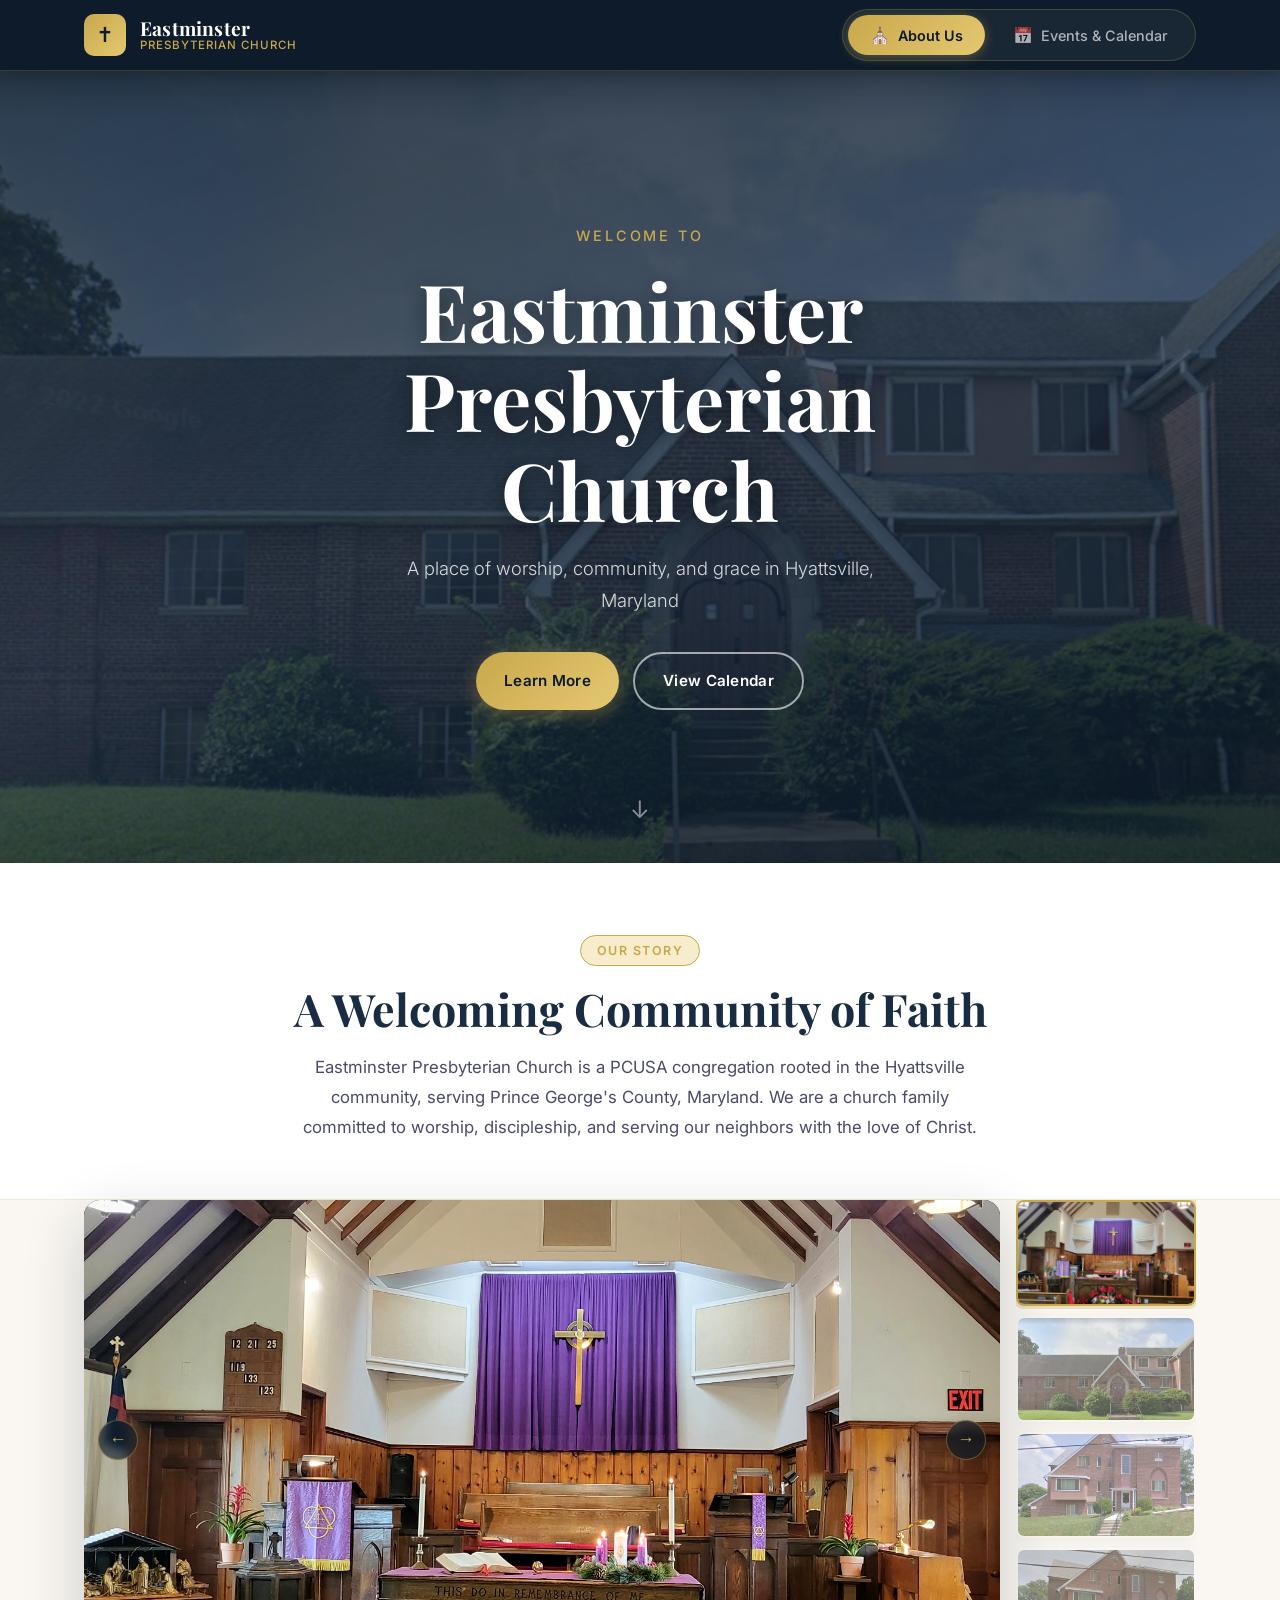
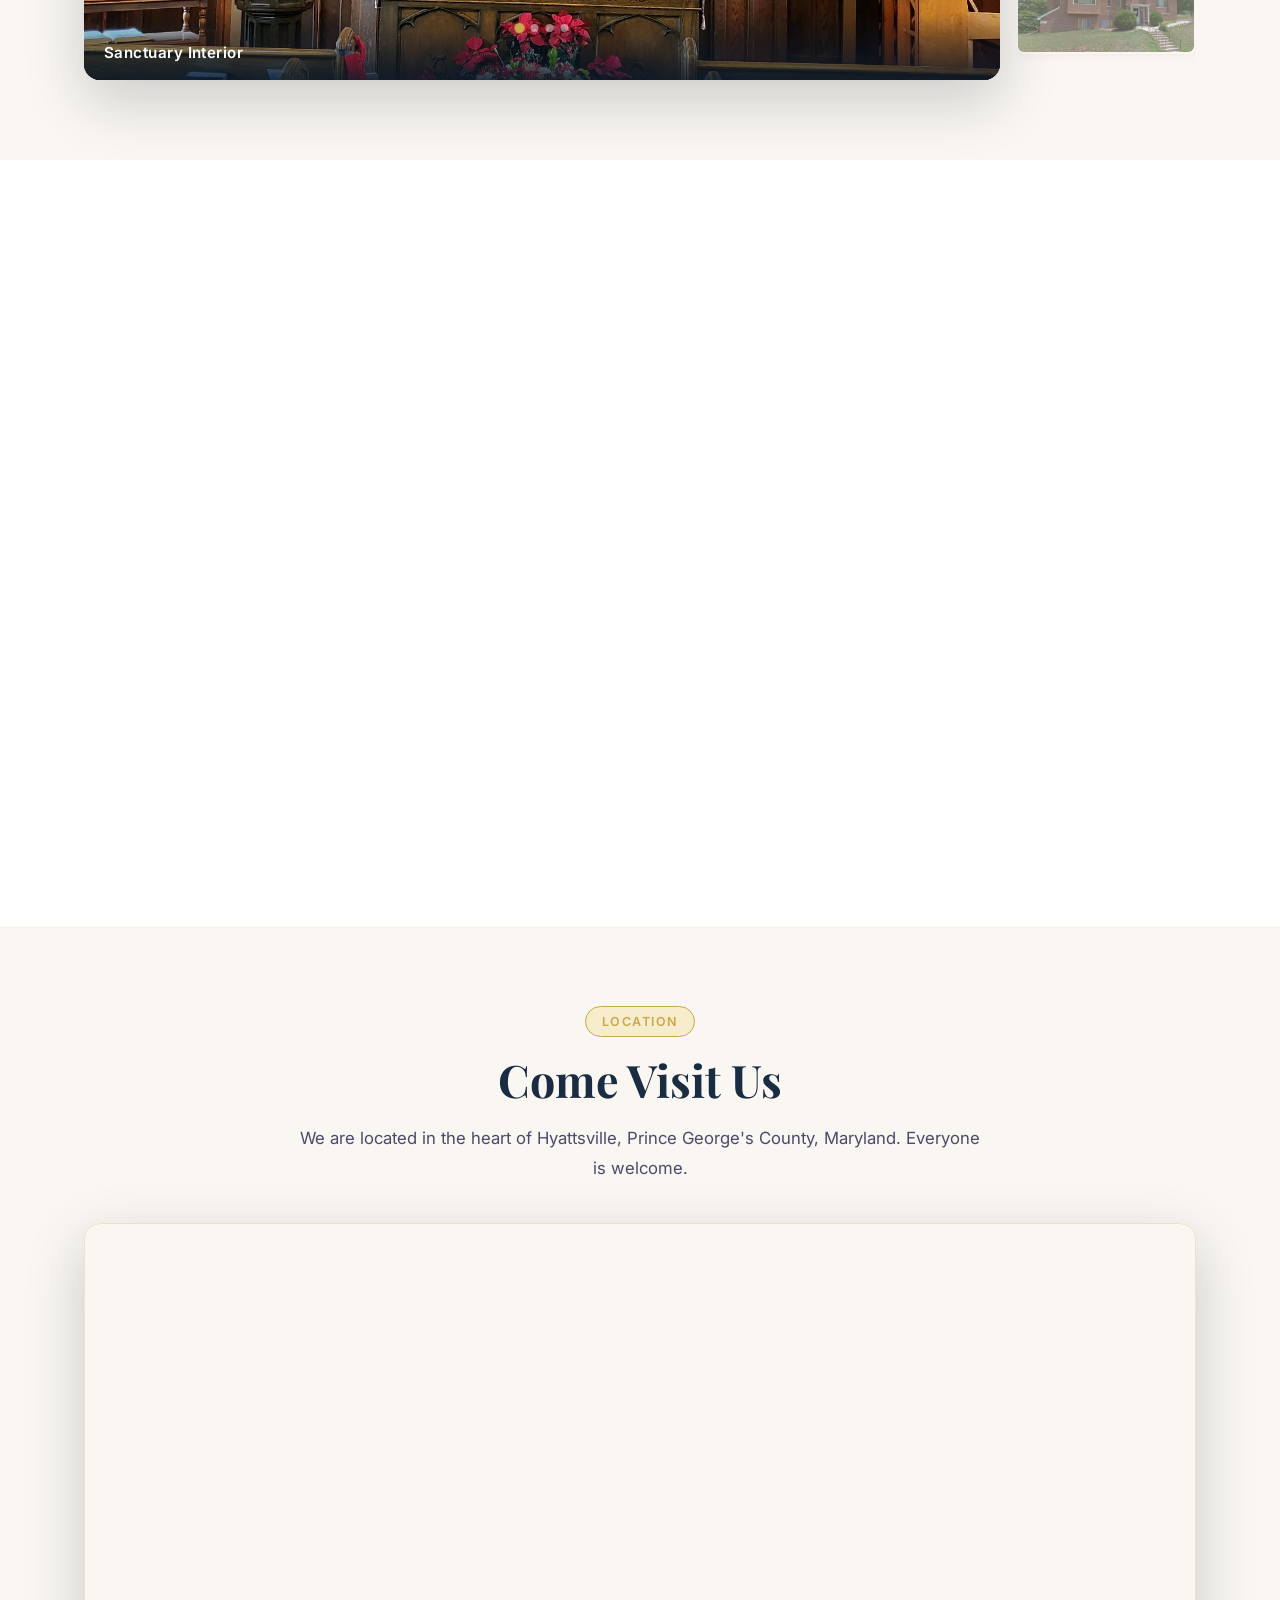
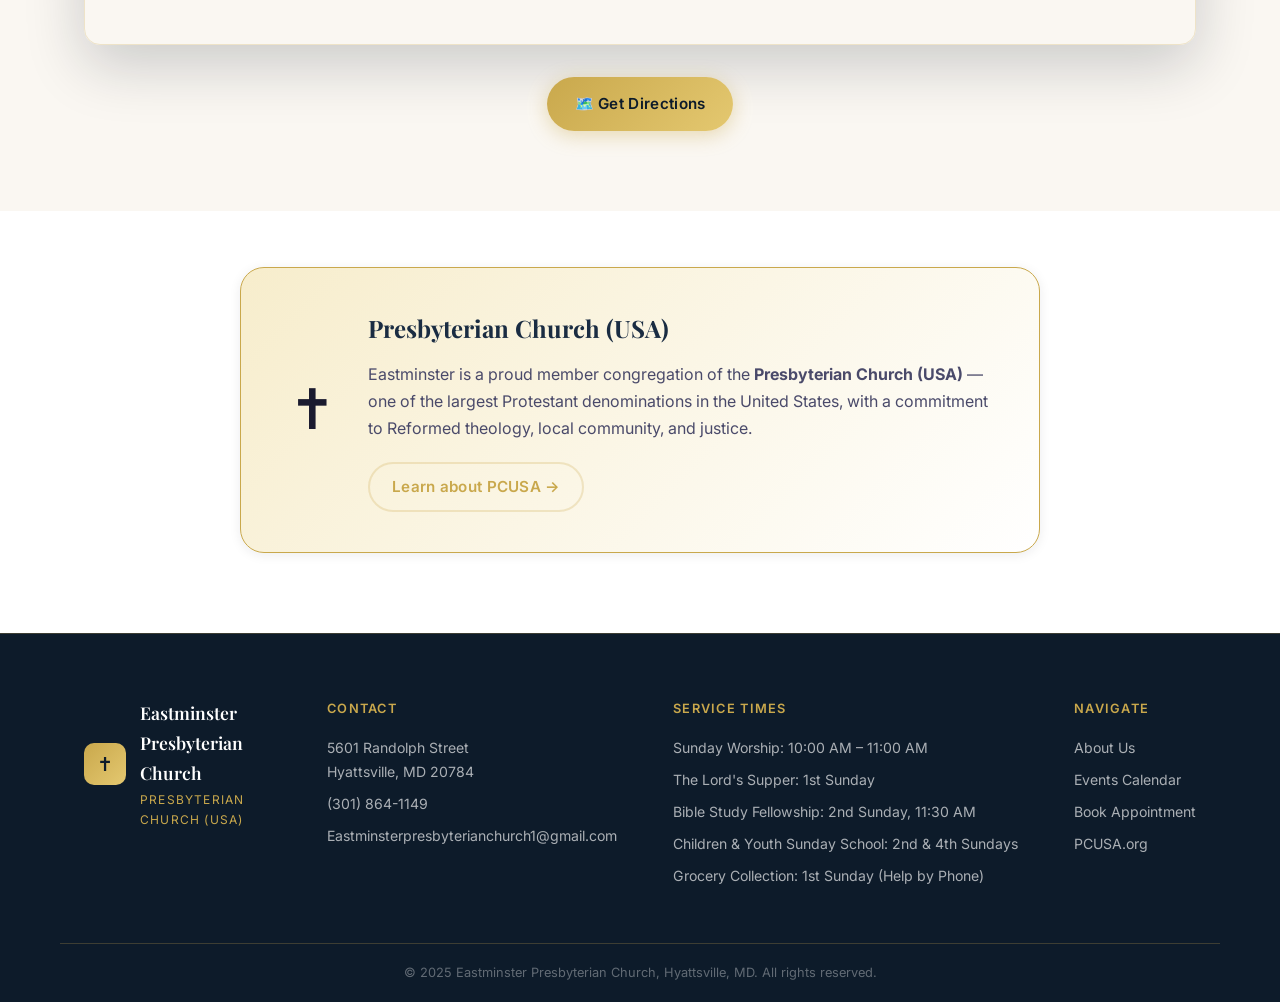
==== index.html @ 9b6a668d "Update calendar note: replace 'before reserving' with approval/booking message" ====
<!DOCTYPE html>
<html lang="en">
<head>
  <meta charset="UTF-8" />
  <meta name="viewport" content="width=device-width, initial-scale=1.0" />
  <title>Eastminster Presbyterian Church – Hyattsville, MD</title>
  <meta name="description" content="Eastminster Presbyterian Church is a welcoming PCUSA congregation located at 5601 Randolph Street, Hyattsville, MD 20784. Join us for Sunday worship, community events, and fellowship." />
  <meta name="keywords" content="Eastminster Presbyterian Church, Hyattsville MD, PCUSA, church, worship, community, Maryland" />
  <link rel="preconnect" href="https://fonts.googleapis.com" />
  <link rel="preconnect" href="https://fonts.gstatic.com" crossorigin />
  <link href="https://fonts.googleapis.com/css2?family=Playfair+Display:wght@400;600;700&family=Inter:wght@300;400;500;600&display=swap" rel="stylesheet" />
  <link rel="icon" type="image/x-icon" href="favicon.ico?v=2" />
  <link rel="icon" type="image/png" sizes="512x512" href="favicon.png?v=2" />
  <link rel="apple-touch-icon" href="favicon.png?v=2" />
  <link rel="stylesheet" href="style.css" />
</head>
<body>
  <!-- ========== HEADER ========== -->
  <header class="site-header" id="top">
    <div class="header-inner">
      <div class="logo-block">
        <div class="logo-cross">✝</div>
        <div class="logo-text">
          <span class="logo-name">Eastminster</span>
          <span class="logo-sub">Presbyterian Church</span>
        </div>
      </div>
      <nav class="tab-nav" role="tablist" aria-label="Main navigation">
        <button class="tab-btn active" id="tab-home-btn" role="tab" aria-selected="true" aria-controls="tab-home" onclick="switchTab('home')">
          <span class="tab-icon">⛪</span> About Us
        </button>
        <button class="tab-btn" id="tab-events-btn" role="tab" aria-selected="false" aria-controls="tab-events" onclick="switchTab('events')">
          <span class="tab-icon">📅</span> Events &amp; Calendar
        </button>
      </nav>
    </div>
  </header>

  <!-- ========== HERO ========== -->
  <section class="hero" id="hero-section">
    <div class="hero-overlay"></div>
    <div class="hero-content">
      <p class="hero-eyebrow">Welcome to</p>
      <h1 class="hero-title">Eastminster<br/>Presbyterian Church</h1>
      <p class="hero-tagline">A place of worship, community, and grace in Hyattsville, Maryland</p>
      <div class="hero-cta-group">
        <a href="#" class="btn btn-primary" id="hero-btn-home" onclick="switchTab('home'); return false;">Learn More</a>
        <a href="#" class="btn btn-outline" id="hero-btn-events" onclick="switchTab('events'); return false;">View Calendar</a>
      </div>
    </div>
    <div class="hero-scroll-hint">
      <span class="scroll-arrow">↓</span>
    </div>
  </section>

  <!-- ========== MAIN CONTENT ========== -->
  <main class="main-content">

    <!-- === TAB 1: HOME / ABOUT === -->
    <div id="tab-home" class="tab-panel active" role="tabpanel" aria-labelledby="tab-home-btn">

      <!-- WELCOME SECTION -->
      <section class="section welcome-section">
        <div class="container">
          <div class="section-badge">Our Story</div>
          <h2 class="section-title">A Welcoming Community of Faith</h2>
          <p class="section-lead">Eastminster Presbyterian Church is a PCUSA congregation rooted in the Hyattsville community, serving Prince George's County, Maryland. We are a church family committed to worship, discipleship, and serving our neighbors with the love of Christ.</p>
        </div>
      </section>

      <!-- IMAGE GALLERY CAROUSEL -->
      <section class="section gallery-section">
        <div class="container">
          <div class="gallery-carousel-wrap">

            <!-- Large featured image -->
            <div class="gallery-featured" id="gallery-featured">
              <img src="images/church_real_4.jpg" alt="Sanctuary Interior" id="gallery-main-img" />
              <div class="gallery-featured-caption" id="gallery-main-caption">Sanctuary Interior</div>
              <!-- Prev / Next arrows -->
              <button class="gallery-arrow gallery-prev" id="gallery-prev" aria-label="Previous" onclick="galleryPrev()">&#8592;</button>
              <button class="gallery-arrow gallery-next" id="gallery-next" aria-label="Next" onclick="galleryNext()">&#8594;</button>
              <!-- Dot indicators -->
              <div class="gallery-dots" id="gallery-dots"></div>
            </div>

            <!-- Thumbnail strip -->
            <div class="gallery-thumbs" id="gallery-thumbs">
              <div class="gallery-thumb active" data-index="0" data-src="images/church_real_4.jpg" data-caption="Sanctuary Interior" onclick="galleryGo(0)">
                <img src="images/church_real_4.jpg" alt="Sanctuary Interior" />
              </div>
              <div class="gallery-thumb" data-index="1" data-src="images/church_real_2.png" data-caption="Our Church – 5601 Randolph St" onclick="galleryGo(1)">
                <img src="images/church_real_2.png" alt="Church Exterior" />
              </div>
              <div class="gallery-thumb" data-index="2" data-src="images/church_real_1.png" data-caption="Church Entrance" onclick="galleryGo(2)">
                <img src="images/church_real_1.png" alt="Church Entrance" />
              </div>
              <div class="gallery-thumb" data-index="3" data-src="images/church_real_3.png" data-caption="Exterior View" onclick="galleryGo(3)">
                <img src="images/church_real_3.png" alt="Exterior View" />
              </div>
            </div>

          </div>
        </div>
      </section>




      <!-- CORE INFO CARDS -->
      <section class="section info-section">
        <div class="container">
          <div class="info-grid">

            <div class="info-card" id="worship-times-card">
              <div class="info-card-icon">🕊️</div>
              <h3>Worship Services</h3>
              <ul class="info-list">
                <li><strong>Sunday Worship</strong><br/>10:00 AM – 11:00 AM</li>
                <li><strong>The Lord’s Supper</strong><br/>1st Sunday of the month</li>
                <li><strong>Bible Study Fellowship</strong><br/>2nd Sunday of the month, 11:30 AM</li>
                <li><strong>Children &amp; Youth Sunday School</strong><br/>2nd &amp; 4th Sundays during worship</li>
                <li><strong>Grocery Collection</strong><br/>1st Sunday – for Help by Phone</li>
              </ul>
            </div>

            <div class="info-card featured" id="contact-card">
              <div class="info-card-icon">📍</div>
              <h3>Find Us</h3>
              <address class="church-address">
                5601 Randolph Street<br/>
                Hyattsville, MD 20784
              </address>
              <div class="contact-links">
                <a href="tel:+13018641149" class="contact-link" id="phone-link">
                  <span class="contact-link-icon">📞</span>
                  <span>(301) 864-1149</span>
                </a>
                <a href="mailto:Eastminsterpresbyterianchurch1@gmail.com" class="contact-link" id="email-link">
                  <span class="contact-link-icon">✉️</span>
                  <span>Eastminsterpresbyterianchurch1@gmail.com</span>
                </a>
              </div>
            </div>

            <div class="info-card" id="community-card">
              <div class="info-card-icon">🤝</div>
              <h3>Community &amp; Accessibility</h3>
              <ul class="info-list">
                <li><strong>Help by Phone</strong><br/>We collect groceries every 1st Sunday to support our neighbors in need.</li>
                <li><strong>♿ Handicap Accessible</strong><br/>Our facility is fully accessible to all.</li>
                <li>All are welcome at Eastminster — come as you are.</li>
              </ul>
            </div>

          </div>
        </div>
      </section>

      <!-- MAP SECTION -->
      <section class="section map-section">
        <div class="container">
          <div class="section-badge">Location</div>
          <h2 class="section-title">Come Visit Us</h2>
          <p class="section-lead">We are located in the heart of Hyattsville, Prince George's County, Maryland. Everyone is welcome.</p>
          <div class="map-wrapper" id="church-map">
            <iframe
              title="Eastminster Presbyterian Church location map"
              src="https://www.google.com/maps/embed?pb=!1m18!1m12!1m3!1d3105.0!2d-76.939!3d38.958!2m3!1f0!2f0!3f0!3m2!1i1024!2i768!4f13.1!3m3!1m2!1s0x0%3A0x0!2s5601+Randolph+Street%2C+Hyattsville%2C+MD+20784!5e0!3m2!1sen!2sus!4v1700000000000!5m2!1sen!2sus"
              width="100%"
              height="420"
              style="border:0;"
              allowfullscreen=""
              loading="lazy"
              referrerpolicy="no-referrer-when-downgrade">
            </iframe>
          </div>
          <div class="directions-bar">
            <a href="https://maps.google.com/?q=5601+Randolph+Street,+Hyattsville,+MD+20784" target="_blank" rel="noopener noreferrer" class="btn btn-primary" id="directions-btn">
              🗺️ Get Directions
            </a>
          </div>
        </div>
      </section>

      <!-- DENOMINATION INFO -->
      <section class="section denomination-section">
        <div class="container">
          <div class="denom-card">
            <div class="denom-icon">✝️</div>
            <div class="denom-content">
              <h3>Presbyterian Church (USA)</h3>
              <p>Eastminster is a proud member congregation of the <strong>Presbyterian Church (USA)</strong> — one of the largest Protestant denominations in the United States, with a commitment to Reformed theology, local community, and justice.</p>
              <a href="https://www.pcusa.org" target="_blank" rel="noopener noreferrer" class="btn btn-ghost" id="pcusa-link">Learn about PCUSA →</a>
            </div>
          </div>
        </div>
      </section>

    </div><!-- end #tab-home -->

    <!-- === TAB 2: EVENTS & CALENDAR === -->
    <div id="tab-events" class="tab-panel" role="tabpanel" aria-labelledby="tab-events-btn">

      <section class="section events-hero-section">
        <div class="container">
          <div class="section-badge">Stay Connected</div>
          <h2 class="section-title">Events &amp; Calendar</h2>
          <p class="section-lead">Stay up to date with all upcoming services, events, and gatherings at Eastminster. Review the calendar below to check availability, then follow the process below to request use of our space or time with our team.</p>

          <!-- HOW IT WORKS -->
          <div class="process-banner" id="process-banner">
            <div class="process-banner-title">📋 How to Request an Appointment or Event</div>
            <div class="process-steps">
              <div class="process-step">
                <div class="process-step-num">1</div>
                <div class="process-step-body">
                  <strong>Review Availability</strong>
                  <p>Check the calendar below to see what dates and times are currently open.</p>
                </div>
              </div>
              <div class="process-step-arrow">→</div>
              <div class="process-step">
                <div class="process-step-num">2</div>
                <div class="process-step-body">
                  <strong>Submit a Formal Letter</strong>
                  <p>Email your written request to the church <em>before</em> reserving anything. Include your name, the type of event, and your preferred dates.</p>
                  <a href="mailto:Eastminsterpresbyterianchurch1@gmail.com?subject=Appointment%20Request%20–%20Eastminster%20Presbyterian%20Church" class="btn btn-accent" id="submit-letter-btn">✉️ Submit Your Letter</a>
                </div>
              </div>
              <div class="process-step-arrow">→</div>
              <div class="process-step">
                <div class="process-step-num">3</div>
                <div class="process-step-body">
                  <strong>Reserve After Approval</strong>
                  <p>Once the church reviews and approves your request, you will be contacted. Then use the button below to reserve your time on the calendar.</p>
                  <a href="https://calendar.app.google/gMojsdYXsn4M1Jxk6" target="_blank" rel="noopener noreferrer" class="btn btn-accent" id="book-appointment-btn">📋 Book an Appointment</a>
                </div>
              </div>
            </div>
          </div>

          <!-- GOOGLE CALENDAR -->
          <div class="calendar-wrapper" id="google-calendar-embed">
            <div class="calendar-header">
              <span class="calendar-title-icon">📅</span>
              <span>Church Calendar — Booked Times</span>
              <div class="cal-view-toggle" id="cal-view-toggle">
                <button class="cal-view-btn" id="btn-week" onclick="setCalView('week')" aria-pressed="true">Week</button>
                <button class="cal-view-btn" id="btn-month" onclick="setCalView('month')">Month</button>
              </div>
            </div>
            <div class="calendar-frame-wrap">
              <iframe
                title="Eastminster Presbyterian Church Google Calendar"
                src="https://calendar.google.com/calendar/embed?src=Eastminsterpresbyterianchurch1%40gmail.com&ctz=America%2FNew_York&showTitle=0&showNav=1&showPrint=0&showCalendars=0&mode=WEEK"
                style="border:0"
                width="100%"
                height="600"
                frameborder="0"
                scrolling="no"
                id="gcal-iframe">
              </iframe>
            </div>
            <div class="calendar-note">
              <p>📌 <em>Colored blocks = already booked. Submit your letter in Step 2, and once approved we will block that time on the calendar for you.</em></p>
            </div>
          </div>

          <!-- APPOINTMENT TYPES -->
          <div class="appointment-details-section" id="appointment-details">
            <div class="appt-cards-grid">
              <div class="appt-card" id="pastoral-card">
                <div class="appt-card-icon">🙏</div>
                <h4>Pastoral Counseling</h4>
                <p>Request a private session with our pastor for spiritual guidance, prayer, or personal support. Submit your letter and we will be in touch.</p>
                <a href="mailto:Eastminsterpresbyterianchurch1@gmail.com?subject=Request%3A%20Pastoral%20Counseling" class="btn btn-outline-sm" id="pastoral-appt-btn">✉️ Request Session</a>
              </div>
              <div class="appt-card" id="membership-card">
                <div class="appt-card-icon">🏛️</div>
                <h4>Membership Inquiry</h4>
                <p>Interested in joining our congregation? Send us a letter and we'll arrange a time to sit down together over coffee.</p>
                <a href="mailto:Eastminsterpresbyterianchurch1@gmail.com?subject=Request%3A%20Membership%20Inquiry" class="btn btn-outline-sm" id="membership-appt-btn">✉️ Send Inquiry</a>
              </div>
              <div class="appt-card" id="event-card">
                <div class="appt-card-icon">🎉</div>
                <h4>Event Planning</h4>
                <p>Planning a baptism, wedding, or memorial service? Submit your letter with your preferred dates and we will review your request.</p>
                <a href="mailto:Eastminsterpresbyterianchurch1@gmail.com?subject=Request%3A%20Event%20Planning" class="btn btn-outline-sm" id="event-appt-btn">✉️ Submit Request</a>
              </div>
            </div>
          </div>

        </div>
      </section>

    </div><!-- end #tab-events -->

  </main>

  <!-- ========== FOOTER ========== -->
  <footer class="site-footer">
    <div class="footer-inner container">
      <div class="footer-logo">
        <div class="logo-cross footer-cross">✝</div>
        <div>
          <div class="footer-church-name">Eastminster Presbyterian Church</div>
          <div class="footer-pcusa">Presbyterian Church (USA)</div>
        </div>
      </div>
      <div class="footer-links">
        <div class="footer-col">
          <h5>Contact</h5>
          <p>5601 Randolph Street<br/>Hyattsville, MD 20784</p>
          <p><a href="tel:+13018641149">(301) 864-1149</a></p>
          <p><a href="mailto:Eastminsterpresbyterianchurch1@gmail.com">Eastminsterpresbyterianchurch1@gmail.com</a></p>
        </div>
        <div class="footer-col">
          <h5>Service Times</h5>
          <p>Sunday Worship: 10:00 AM – 11:00 AM</p>
          <p>The Lord's Supper: 1st Sunday</p>
          <p>Bible Study Fellowship: 2nd Sunday, 11:30 AM</p>
          <p>Children &amp; Youth Sunday School: 2nd &amp; 4th Sundays</p>
          <p>Grocery Collection: 1st Sunday (Help by Phone)</p>
        </div>
        <div class="footer-col">
          <h5>Navigate</h5>
          <p><a href="#" onclick="switchTab('home'); scrollTo(0,0); return false;">About Us</a></p>
          <p><a href="#" onclick="switchTab('events'); scrollTo(0,0); return false;">Events Calendar</a></p>
          <p><a href="https://calendar.app.google/gMojsdYXsn4M1Jxk6" target="_blank" rel="noopener noreferrer">Book Appointment</a></p>
          <p><a href="https://www.pcusa.org" target="_blank" rel="noopener noreferrer">PCUSA.org</a></p>
        </div>
      </div>
    </div>
    <div class="footer-bottom">
      <div class="container">
        <p>© 2025 Eastminster Presbyterian Church, Hyattsville, MD. All rights reserved.</p>
      </div>
    </div>
  </footer>

  <script src="script.js?v=5"></script>
</body>
</html>
---- style.css ----
/* =============================================
   EASTMINSTER PRESBYTERIAN CHURCH
   Main Stylesheet
   ============================================= */

/* --- CSS Variables / Design Tokens --- */
:root {
  --deep-navy: #0d1b2a;
  --navy: #1a2c42;
  --navy-mid: #1f3855;
  --gold: #c9a84c;
  --gold-light: #e4c870;
  --gold-pale: #f7edcc;
  --cream: #faf7f2;
  --white: #ffffff;
  --text-dark: #1a1a2e;
  --text-mid: #4a4a6a;
  --text-light: #7a7a9a;
  --border: rgba(201, 168, 76, 0.25);
  --shadow-sm: 0 2px 12px rgba(13, 27, 42, 0.08);
  --shadow-md: 0 8px 32px rgba(13, 27, 42, 0.14);
  --shadow-lg: 0 20px 60px rgba(13, 27, 42, 0.2);
  --radius-sm: 8px;
  --radius-md: 16px;
  --radius-lg: 24px;
  --transition: all 0.3s cubic-bezier(0.4, 0, 0.2, 1);
  --font-serif: 'Playfair Display', Georgia, serif;
  --font-sans: 'Inter', system-ui, sans-serif;
}

/* --- Reset & Base --- */
*, *::before, *::after {
  box-sizing: border-box;
  margin: 0;
  padding: 0;
}

html {
  scroll-behavior: smooth;
  font-size: 16px;
  overflow-x: hidden;
}

body {
  font-family: var(--font-sans);
  background-color: var(--cream);
  color: var(--text-dark);
  line-height: 1.7;
  overflow-x: hidden;
}

a {
  color: var(--gold);
  text-decoration: none;
  transition: var(--transition);
}

a:hover {
  color: var(--gold-light);
}

img {
  max-width: 100%;
  height: 100%;
  object-fit: cover;
  display: block;
}

address {
  font-style: normal;
}

/* =============================================
   LAYOUT UTILITIES
   ============================================= */
.container {
  max-width: 1160px;
  margin: 0 auto;
  padding: 0 24px;
  width: 100%;
}

.section {
  padding: 80px 0;
}

/* =============================================
   BUTTONS
   ============================================= */
.btn {
  display: inline-flex;
  align-items: center;
  gap: 8px;
  padding: 14px 28px;
  border-radius: 50px;
  font-family: var(--font-sans);
  font-size: 0.95rem;
  font-weight: 600;
  letter-spacing: 0.02em;
  cursor: pointer;
  text-decoration: none;
  border: none;
  transition: var(--transition);
  white-space: nowrap;
}

.btn-primary {
  background: linear-gradient(135deg, var(--gold), var(--gold-light));
  color: var(--deep-navy);
  box-shadow: 0 4px 20px rgba(201, 168, 76, 0.4);
}

.btn-primary:hover {
  transform: translateY(-2px);
  box-shadow: 0 8px 28px rgba(201, 168, 76, 0.5);
  color: var(--deep-navy);
}

.btn-primary.inactive {
  background: transparent !important;
  color: rgba(255,255,255,0.7) !important;
  border: 2px solid rgba(255,255,255,0.4) !important;
  box-shadow: none !important;
}

.btn-primary.inactive:hover {
  background: rgba(255,255,255,0.08) !important;
  color: var(--white) !important;
}

.btn-outline {
  background: transparent;
  color: var(--white);
  border: 2px solid rgba(255,255,255,0.6);
}

.btn-outline:hover {
  background: rgba(255,255,255,0.1);
  border-color: var(--white);
  color: var(--white);
  transform: translateY(-2px);
}

.btn-outline.active {
  background: linear-gradient(135deg, var(--gold), var(--gold-light)) !important;
  color: var(--deep-navy) !important;
  border-color: var(--gold) !important;
  box-shadow: 0 4px 20px rgba(201, 168, 76, 0.5) !important;
}

.btn-accent {
  background: linear-gradient(135deg, #7c3aed, #a855f7);
  color: var(--white);
  box-shadow: 0 4px 20px rgba(124, 58, 237, 0.4);
}

.btn-accent:hover {
  transform: translateY(-2px);
  box-shadow: 0 8px 28px rgba(124, 58, 237, 0.5);
  color: var(--white);
}

.btn-ghost {
  background: transparent;
  color: var(--gold);
  border: 2px solid var(--border);
  padding: 10px 22px;
}

.btn-ghost:hover {
  background: var(--gold-pale);
  color: var(--navy);
  border-color: var(--gold);
  transform: translateY(-2px);
}

.btn-outline-sm {
  display: inline-flex;
  align-items: center;
  padding: 10px 20px;
  background: transparent;
  color: var(--navy);
  border: 2px solid var(--border);
  border-radius: 50px;
  font-size: 0.88rem;
  font-weight: 600;
  text-decoration: none;
  transition: var(--transition);
}

.btn-outline-sm:hover {
  background: var(--gold);
  border-color: var(--gold);
  color: var(--deep-navy);
  transform: translateY(-2px);
}

/* =============================================
   HEADER & NAV
   ============================================= */
.site-header {
  position: sticky;
  top: 0;
  z-index: 100;
  background: var(--deep-navy);
  box-shadow: 0 2px 20px rgba(0,0,0,0.3);
  border-bottom: 1px solid var(--border);
}

.header-inner {
  max-width: 1160px;
  margin: 0 auto;
  padding: 0 24px;
  display: flex;
  align-items: center;
  justify-content: space-between;
  min-height: 70px;
  gap: 16px;
}

.logo-block {
  display: flex;
  align-items: center;
  gap: 14px;
  flex-shrink: 0;
}

.logo-cross {
  width: 42px;
  height: 42px;
  background: linear-gradient(135deg, var(--gold), var(--gold-light));
  border-radius: 10px;
  display: flex;
  align-items: center;
  justify-content: center;
  font-size: 1.3rem;
  color: var(--deep-navy);
  flex-shrink: 0;
}

.logo-text {
  display: flex;
  flex-direction: column;
  line-height: 1.1;
}

.logo-name {
  font-family: var(--font-serif);
  font-size: 1.2rem;
  font-weight: 700;
  color: var(--white);
  letter-spacing: 0.01em;
}

.logo-sub {
  font-size: 0.72rem;
  color: var(--gold);
  letter-spacing: 0.08em;
  text-transform: uppercase;
  font-weight: 500;
}

.tab-nav {
  display: flex;
  gap: 6px;
  background: rgba(255,255,255,0.05);
  padding: 5px;
  border-radius: 50px;
  border: 1px solid var(--border);
}

.tab-btn {
  display: flex;
  align-items: center;
  gap: 8px;
  padding: 10px 22px;
  background: transparent;
  color: rgba(255,255,255,0.65);
  border: none;
  border-radius: 50px;
  font-family: var(--font-sans);
  font-size: 0.9rem;
  font-weight: 500;
  cursor: pointer;
  transition: var(--transition);
  white-space: nowrap;
}

.tab-btn:hover {
  color: var(--white);
  background: rgba(255,255,255,0.1);
}

.tab-btn.active {
  background: linear-gradient(135deg, var(--gold), var(--gold-light));
  color: var(--deep-navy);
  font-weight: 600;
  box-shadow: 0 2px 12px rgba(201, 168, 76, 0.4);
}

.tab-icon {
  font-size: 1rem;
}

/* =============================================
   HERO SECTION
   ============================================= */
.hero {
  position: relative;
  min-height: 88vh;
  display: flex;
  flex-direction: column;
  align-items: center;
  justify-content: center;
  text-align: center;
  background: url('images/church_real_2.png') center 30% / cover no-repeat;
  overflow: hidden;
}

.hero-overlay {
  position: absolute;
  inset: 0;
  background: linear-gradient(
    160deg,
    rgba(13, 27, 42, 0.82) 0%,
    rgba(26, 44, 66, 0.75) 50%,
    rgba(13, 27, 42, 0.85) 100%
  );
  z-index: 1;
}

.hero-content {
  position: relative;
  z-index: 2;
  max-width: 780px;
  padding: 40px 24px;
  animation: fadeInUp 0.9s ease both;
}

@keyframes fadeInUp {
  from { opacity: 0; transform: translateY(30px); }
  to   { opacity: 1; transform: translateY(0); }
}

.hero-eyebrow {
  font-size: 0.9rem;
  font-weight: 500;
  letter-spacing: 0.2em;
  text-transform: uppercase;
  color: var(--gold);
  margin-bottom: 16px;
}

.hero-title {
  font-family: var(--font-serif);
  font-size: clamp(2.8rem, 7vw, 5rem);
  font-weight: 700;
  color: var(--white);
  line-height: 1.12;
  margin-bottom: 20px;
  text-shadow: 0 2px 20px rgba(0,0,0,0.4);
}

.hero-tagline {
  font-size: 1.15rem;
  color: rgba(255,255,255,0.82);
  margin-bottom: 36px;
  font-weight: 300;
  max-width: 540px;
  margin-left: auto;
  margin-right: auto;
}

.hero-cta-group {
  display: flex;
  gap: 14px;
  justify-content: center;
  flex-wrap: wrap;
}

.hero-scroll-hint {
  position: absolute;
  bottom: 32px;
  left: 50%;
  transform: translateX(-50%);
  z-index: 2;
  animation: bounce 2s infinite;
}

.scroll-arrow {
  font-size: 1.5rem;
  color: rgba(255,255,255,0.5);
}

@keyframes bounce {
  0%, 100% { transform: translateX(-50%) translateY(0); }
  50% { transform: translateX(-50%) translateY(8px); }
}

/* =============================================
   SECTION HEADERS
   ============================================= */
.section-badge {
  display: inline-block;
  background: var(--gold-pale);
  color: var(--gold);
  border: 1px solid var(--gold);
  border-radius: 50px;
  padding: 4px 16px;
  font-size: 0.78rem;
  font-weight: 600;
  letter-spacing: 0.12em;
  text-transform: uppercase;
  margin-bottom: 16px;
}

.section-title {
  font-family: var(--font-serif);
  font-size: clamp(1.8rem, 4vw, 2.8rem);
  font-weight: 700;
  color: var(--navy);
  margin-bottom: 16px;
  line-height: 1.2;
}

.section-lead {
  font-size: 1.05rem;
  color: var(--text-mid);
  max-width: 680px;
  line-height: 1.8;
}

/* =============================================
   WELCOME SECTION
   ============================================= */
.welcome-section {
  background: var(--white);
  padding: 72px 0 56px;
  border-bottom: 1px solid var(--border);
}

.welcome-section .container {
  display: flex;
  flex-direction: column;
  align-items: center;
  text-align: center;
}

/* =============================================
   GALLERY SECTION
   ============================================= */
.gallery-section {
  background: var(--cream);
  padding: 0 0 80px;
}

.gallery-grid {
  display: grid;
  grid-template-columns: 2fr 1fr;
  grid-template-rows: auto auto;
  gap: 16px;
}

.gallery-item {
  position: relative;
  border-radius: var(--radius-md);
  overflow: hidden;
  box-shadow: var(--shadow-md);
  transition: var(--transition);
  cursor: pointer;
  height: 280px;
}

.gallery-item:hover {
  transform: scale(1.015);
  box-shadow: var(--shadow-lg);
}

.gallery-item.gallery-main {
  grid-row: span 2;
  height: 100%;
  min-height: 476px;
}

.gallery-item img,
.gallery-item iframe {
  width: 100%;
  height: 100%;
  object-fit: cover;
  object-position: center;
  transition: transform 0.6s ease, filter 0.6s ease;
  display: block;
  image-rendering: -webkit-optimize-contrast;
  image-rendering: crisp-edges;
  filter: contrast(1.08) saturate(1.12) brightness(1.02);
  backface-visibility: hidden;
  -webkit-backface-visibility: hidden;
  transform: translateZ(0);
}

.gallery-item:hover img {
  transform: translateZ(0) scale(1.05);
  filter: contrast(1.12) saturate(1.18) brightness(1.04);
}

.gallery-caption {
  position: absolute;
  bottom: 0;
  left: 0;
  right: 0;
  background: linear-gradient(transparent, rgba(13, 27, 42, 0.85));
  color: var(--white);
  padding: 28px 16px 14px;
  font-size: 0.88rem;
  font-weight: 600;
  letter-spacing: 0.04em;
}

/* =============================================
   INFO CARDS SECTION
   ============================================= */
.info-section {
  background: var(--white);
}

.info-grid {
  display: grid;
  grid-template-columns: repeat(3, 1fr);
  gap: 24px;
}

.info-card {
  background: var(--cream);
  border: 1px solid var(--border);
  border-radius: var(--radius-md);
  padding: 36px 28px;
  transition: var(--transition);
}

.info-card:hover {
  transform: translateY(-6px);
  box-shadow: var(--shadow-md);
  border-color: var(--gold);
}

.info-card.featured {
  background: linear-gradient(145deg, var(--navy), var(--deep-navy));
  border-color: var(--gold);
  color: var(--white);
}

.info-card-icon {
  font-size: 2rem;
  margin-bottom: 16px;
}

.info-card h3 {
  font-family: var(--font-serif);
  font-size: 1.2rem;
  font-weight: 600;
  margin-bottom: 16px;
  color: inherit;
}

.info-card.featured h3 {
  color: var(--gold-light);
}

.info-list {
  list-style: none;
  display: flex;
  flex-direction: column;
  gap: 12px;
}

.info-list li {
  padding: 10px 14px;
  background: rgba(255,255,255,0.6);
  border-radius: var(--radius-sm);
  font-size: 0.92rem;
  line-height: 1.5;
}

.church-address {
  font-size: 1.05rem;
  color: rgba(255,255,255,0.9);
  margin-bottom: 20px;
  line-height: 1.6;
}

.contact-links {
  display: flex;
  flex-direction: column;
  gap: 10px;
}

.contact-link {
  display: flex;
  align-items: center;
  gap: 10px;
  color: var(--gold-light);
  font-size: 0.92rem;
  font-weight: 500;
  padding: 10px 14px;
  background: rgba(255,255,255,0.08);
  border-radius: var(--radius-sm);
  border: 1px solid rgba(201, 168, 76, 0.2);
  transition: var(--transition);
  text-decoration: none;
}

.contact-link:hover {
  background: rgba(201, 168, 76, 0.15);
  color: var(--white);
  transform: translateX(4px);
}

.contact-link-icon {
  font-size: 1rem;
  flex-shrink: 0;
}

.info-card p {
  font-size: 0.95rem;
  color: var(--text-mid);
  margin-bottom: 12px;
  line-height: 1.7;
}

/* =============================================
   MAP SECTION
   ============================================= */
.map-section {
  background: var(--cream);
}

.map-section .container {
  display: flex;
  flex-direction: column;
  align-items: center;
  text-align: center;
}

.map-section .section-lead {
  margin-bottom: 40px;
}

.map-wrapper {
  width: 100%;
  border-radius: var(--radius-md);
  overflow: hidden;
  box-shadow: var(--shadow-lg);
  border: 1px solid var(--border);
  margin-bottom: 24px;
}

.map-wrapper iframe {
  display: block;
}

.directions-bar {
  display: flex;
  justify-content: center;
  margin-top: 8px;
}

/* =============================================
   DENOMINATION SECTION
   ============================================= */
.denomination-section {
  background: var(--white);
  padding: 56px 0 80px;
}

.denom-card {
  display: flex;
  align-items: center;
  gap: 32px;
  background: linear-gradient(135deg, var(--gold-pale), #fff);
  border: 1px solid var(--gold);
  border-radius: var(--radius-lg);
  padding: 40px 48px;
  max-width: 800px;
  margin: 0 auto;
  box-shadow: var(--shadow-sm);
}

.denom-icon {
  font-size: 3.5rem;
  flex-shrink: 0;
}

.denom-content h3 {
  font-family: var(--font-serif);
  font-size: 1.5rem;
  color: var(--navy);
  margin-bottom: 12px;
}

.denom-content p {
  color: var(--text-mid);
  margin-bottom: 20px;
  line-height: 1.7;
}

/* =============================================
   EVENTS / CALENDAR TAB
   ============================================= */
.events-hero-section {
  background: var(--cream);
}

.events-hero-section .container {
  display: flex;
  flex-direction: column;
  align-items: center;
  text-align: center;
}

.events-hero-section .section-lead {
  margin-bottom: 36px;
}

/* ── Availability Schedule ─────────────────────────────────────────── */
.avail-wrapper {
  width: 100%;
  background: var(--white);
  border: 1px solid var(--border);
  border-radius: var(--radius-md);
  overflow: hidden;
  box-shadow: var(--shadow-md);
  margin-bottom: 32px;
  text-align: left;
}
.avail-header {
  display: flex;
  align-items: center;
  justify-content: space-between;
  flex-wrap: wrap;
  gap: 6px;
  padding: 16px 24px;
  background: linear-gradient(90deg, var(--navy), var(--navy-mid));
  color: var(--gold-light);
  font-weight: 700;
  font-size: 1rem;
  letter-spacing: 0.02em;
}
.avail-sub {
  font-size: 0.78rem;
  font-weight: 400;
  color: rgba(255,255,255,0.6);
}
.avail-row {
  display: grid;
  grid-template-columns: 1.4fr 1.4fr 1.6fr;
  padding: 13px 24px;
  border-bottom: 1px solid var(--border);
  align-items: center;
  transition: background 0.15s;
}
.avail-row:last-child { border-bottom: none; }
.avail-row:not(.avail-row-header):hover { background: var(--cream); }
.avail-row-header {
  background: var(--cream);
  font-size: 0.72rem;
  font-weight: 700;
  text-transform: uppercase;
  letter-spacing: 0.08em;
  color: var(--text-mid);
}
.avail-day  { font-weight: 600; color: var(--navy);    font-size: 0.93rem; }
.avail-time { font-weight: 600; color: #2e7d32;        font-size: 0.93rem; }
.avail-closed { color: #b71c1c; }
.avail-note { font-size: 0.85rem; color: var(--text-mid); font-style: italic; }
.avail-footer {
  padding: 12px 24px;
  background: #fff8e1;
  border-top: 1px solid var(--border);
  font-size: 0.8rem;
  color: #7a6020;
}


/* Appointment Banner */
.appointment-bar {
  width: 100%;
  background: linear-gradient(135deg, var(--navy), var(--navy-mid));
  border-radius: var(--radius-md);
  padding: 28px 36px;
  margin-bottom: 40px;
  border: 1px solid var(--border);
  box-shadow: var(--shadow-md);
}

.appointment-bar-inner {
  display: flex;
  align-items: center;
  justify-content: space-between;
  gap: 24px;
  flex-wrap: wrap;
  text-align: left;
}

.appointment-text h4 {
  font-family: var(--font-serif);
  font-size: 1.3rem;
  color: var(--white);
  margin-bottom: 4px;
}

.appointment-text p {
  color: rgba(255,255,255,0.7);
  font-size: 0.92rem;
}

/* Calendar Wrapper */
.calendar-wrapper {
  width: 100%;
  background: var(--white);
  border-radius: var(--radius-md);
  overflow: hidden;
  box-shadow: var(--shadow-lg);
  border: 1px solid var(--border);
  margin-bottom: 48px;
  text-align: left;
}

.calendar-header {
  display: flex;
  align-items: center;
  gap: 10px;
  padding: 14px 24px;
  background: linear-gradient(90deg, var(--navy), var(--navy-mid));
  color: var(--gold-light);
  font-weight: 600;
  font-size: 1rem;
  letter-spacing: 0.03em;
}

.cal-view-toggle {
  margin-left: auto;
  display: flex;
  gap: 4px;
}

.cal-view-btn {
  background: rgba(255,255,255,0.08);
  border: 1px solid rgba(201,168,76,0.3);
  border-radius: 6px;
  color: rgba(255,255,255,0.65);
  cursor: pointer;
  font-family: inherit;
  font-size: 0.78rem;
  font-weight: 600;
  padding: 5px 14px;
  transition: var(--transition);
  letter-spacing: 0.04em;
}

.cal-view-btn:hover {
  background: rgba(201,168,76,0.15);
  color: var(--gold-light);
}

.cal-view-btn[aria-pressed="true"] {
  background: var(--gold);
  border-color: var(--gold);
  color: var(--navy);
}

.cal-open-bar {
  display: flex;
  align-items: center;
  justify-content: space-between;
  flex-wrap: wrap;
  gap: 12px;
  padding: 12px 24px;
  background: var(--gold-pale);
  border-bottom: 1px solid var(--border);
  font-size: 0.88rem;
  color: var(--navy);
  font-weight: 500;
}

.cal-legend {
  display: flex;
  gap: 24px;
  padding: 10px 24px;
  background: var(--cream);
  border-bottom: 1px solid var(--border);
}

.cal-legend-item {
  display: flex;
  align-items: center;
  gap: 8px;
  font-size: 0.82rem;
  color: var(--text-mid);
  font-weight: 500;
}

.cal-legend-dot {
  width: 14px;
  height: 14px;
  border-radius: 3px;
  flex-shrink: 0;
}

.cal-legend-dot.booked    { background: #4285f4; }
.cal-legend-dot.available { background: #ffffff; border: 1px solid #ccc; }


.calendar-frame-wrap {
  overflow: hidden;
  width: 100%;
  max-width: 100%;
}

.calendar-frame-wrap iframe {
  display: block;
  width: 100%;
  min-width: 0;
}

.calendar-note {
  padding: 14px 24px;
  background: var(--gold-pale);
  color: var(--text-mid);
  font-size: 0.85rem;
  border-top: 1px solid var(--border);
}

/* Appointment Cards */
.appointment-details-section {
  width: 100%;
  text-align: left;
}

.appt-cards-grid {
  display: grid;
  grid-template-columns: repeat(3, 1fr);
  gap: 20px;
}

.appt-card {
  background: var(--white);
  border: 1px solid var(--border);
  border-radius: var(--radius-md);
  padding: 30px 24px;
  transition: var(--transition);
  display: flex;
  flex-direction: column;
  gap: 10px;
}

.appt-card:hover {
  transform: translateY(-6px);
  box-shadow: var(--shadow-md);
  border-color: var(--gold);
}

.appt-card-icon {
  font-size: 2rem;
}

.appt-card h4 {
  font-family: var(--font-serif);
  font-size: 1.1rem;
  color: var(--navy);
}

.appt-card p {
  font-size: 0.9rem;
  color: var(--text-mid);
  line-height: 1.6;
  flex: 1;
}

.appt-card .btn-outline-sm {
  align-self: flex-start;
  margin-top: 8px;
}

/* =============================================
   TAB PANELS
   ============================================= */
.tab-panel {
  display: none;
}

.tab-panel.active {
  display: block;
  animation: fadeIn 0.45s ease both;
}

@keyframes fadeIn {
  from { opacity: 0; transform: translateY(16px); }
  to   { opacity: 1; transform: translateY(0); }
}

/* =============================================
   FOOTER
   ============================================= */
.site-footer {
  background: var(--deep-navy);
  color: rgba(255,255,255,0.75);
  padding-top: 64px;
  border-top: 1px solid var(--border);
}

.footer-inner {
  display: grid;
  grid-template-columns: 1fr auto;
  gap: 48px;
  padding-bottom: 48px;
  border-bottom: 1px solid var(--border);
  align-items: start;
}

.footer-logo {
  display: flex;
  align-items: center;
  gap: 14px;
}

.footer-cross {
  font-size: 1.2rem;
}

.footer-church-name {
  font-family: var(--font-serif);
  font-size: 1.1rem;
  color: var(--white);
  font-weight: 600;
}

.footer-pcusa {
  font-size: 0.75rem;
  color: var(--gold);
  text-transform: uppercase;
  letter-spacing: 0.1em;
  margin-top: 2px;
}

.footer-links {
  display: flex;
  gap: 56px;
}

.footer-col h5 {
  font-size: 0.8rem;
  text-transform: uppercase;
  letter-spacing: 0.1em;
  color: var(--gold);
  margin-bottom: 16px;
  font-weight: 600;
}

.footer-col p {
  font-size: 0.88rem;
  margin-bottom: 8px;
  color: rgba(255,255,255,0.65);
}

.footer-col a {
  color: rgba(255,255,255,0.65);
  transition: var(--transition);
  text-decoration: none;
}

.footer-col a:hover {
  color: var(--gold-light);
}

.footer-bottom {
  padding: 18px 0;
  text-align: center;
}

.footer-bottom p {
  font-size: 0.8rem;
  color: rgba(255,255,255,0.35);
}

/* =============================================
   RESPONSIVE
   ============================================= */
/* ── Tablet (≤960px) ─────────────────────────────────────────────── */
@media (max-width: 960px) {
  .info-grid {
    grid-template-columns: 1fr;
    max-width: 600px;
    margin: 0 auto;
  }

  .appt-cards-grid {
    grid-template-columns: 1fr;
    max-width: 600px;
    margin: 0 auto;
  }

  .denom-card {
    flex-direction: column;
    text-align: center;
    padding: 32px;
  }

  .footer-inner {
    grid-template-columns: 1fr;
  }

  .footer-links {
    flex-direction: column;
    gap: 28px;
  }

  /* Remove old static gallery refs */
  .gallery-grid { grid-template-columns: 1fr; }
  .gallery-item.gallery-main { grid-row: span 1; height: 280px; }
  .gallery-item { height: 240px; }
}

/* ── Mobile (≤680px) ─────────────────────────────────────────────── */
@media (max-width: 680px) {

  /* --- Header --- */
  .header-inner {
    flex-wrap: wrap;
    padding: 10px 16px;
    gap: 8px;
  }
  .tab-nav { width: 100%; justify-content: center; }
  .tab-btn { padding: 8px 14px; font-size: 0.82rem; }
  .logo-name { font-size: 1rem; }


  /* --- Hero --- */
  .hero { min-height: 70vh; }
  .hero-title { font-size: 2rem; }
  .hero-tagline { font-size: 0.95rem; }
  .hero-cta-group { flex-direction: column; align-items: center; }
  .hero-content { padding: 24px 16px; }

  /* --- Sections --- */
  .section { padding: 44px 0; }
  .container { padding: 0 16px; }
  .section-title { font-size: 1.6rem; }
  .section-lead { font-size: 0.95rem; }

  /* --- Info Cards --- */
  .info-grid {
    grid-template-columns: 1fr;
    max-width: 100%;
    gap: 16px;
  }
  .info-card { padding: 24px 18px; }
  .info-list li { font-size: 0.88rem; }

  /* --- Gallery Carousel --- */
  .gallery-carousel-wrap {
    grid-template-columns: 1fr;
    grid-template-rows: 260px 80px;
    height: auto;
    gap: 10px;
  }
  .gallery-thumbs {
    flex-direction: row;
    height: 80px;
    overflow-x: auto;
    overflow-y: hidden;
  }
  .gallery-thumb { width: 110px; height: 80px; flex-shrink: 0; }

  /* --- Denomination Card --- */
  .denom-card { padding: 24px 18px; gap: 16px; }

  /* --- Appointment Bar --- */
  .appointment-bar { padding: 20px 18px; }
  .appointment-bar-inner {
    flex-direction: column;
    align-items: flex-start;
    gap: 16px;
    text-align: left;
  }
  .appt-btn-wrap { width: 100%; }
  .appt-btn-wrap .btn { width: 100%; justify-content: center; }
  .format-disclaimer { text-align: left; }

  /* --- Booking Notice --- */
  .booking-notice { flex-direction: column; gap: 8px; }

  /* --- Appointment Cards --- */
  .appt-cards-grid {
    grid-template-columns: 1fr;
    max-width: 100%;
    gap: 14px;
  }
  .appt-card { padding: 22px 18px; }

  /* --- Calendar Wrapper --- */
  .calendar-wrapper { border-radius: var(--radius-sm); margin-left: 0; margin-right: 0; }
  .calendar-frame-wrap { width: 100%; overflow: hidden; }
  .calendar-frame-wrap iframe {
    height: 480px;
    width: 100% !important;
    min-width: 0 !important;
  }

  /* --- Map --- */
  .map-wrapper iframe { height: 300px; }

  /* --- Footer --- */
  .site-footer { padding: 0; }
  .footer-inner {
    gap: 24px;
    padding: 40px 16px;
    width: 100%;
  }
  .footer-col { text-align: center; }
  .footer-bottom { padding: 16px; }
  .footer-bottom p { font-size: 0.78rem; }
}

/* ── Small phones (≤400px) ───────────────────────────────────────── */
@media (max-width: 400px) {
  .hero-title { font-size: 1.7rem; }
  .btn { padding: 12px 20px; font-size: 0.88rem; }
  .gallery-carousel-wrap { grid-template-rows: 220px 75px; }
}


/* ── Process Banner (How to Request) ──────────────────────────────── */
.process-banner {
  width: 100%;
  background: linear-gradient(135deg, var(--navy), var(--navy-mid));
  border: 1px solid rgba(201, 168, 76, 0.35);
  border-radius: var(--radius-md);
  padding: 28px 36px;
  margin-bottom: 40px;
  box-shadow: var(--shadow-md);
  text-align: left;
}

.process-banner-title {
  font-family: var(--font-serif);
  font-size: 1.15rem;
  font-weight: 600;
  color: var(--gold-light);
  margin-bottom: 24px;
  letter-spacing: 0.02em;
}

.process-steps {
  display: flex;
  align-items: flex-start;
  gap: 12px;
  flex-wrap: wrap;
}

.process-step {
  display: flex;
  align-items: flex-start;
  gap: 14px;
  flex: 1;
  min-width: 180px;
}

.process-step-num {
  width: 36px;
  height: 36px;
  border-radius: 50%;
  background: var(--gold);
  color: var(--navy);
  font-weight: 700;
  font-size: 1rem;
  display: flex;
  align-items: center;
  justify-content: center;
  flex-shrink: 0;
  box-shadow: 0 2px 8px rgba(201,168,76,0.4);
}

.process-step-body strong {
  display: block;
  color: var(--white);
  font-size: 0.95rem;
  margin-bottom: 6px;
}

.process-step-body p {
  color: rgba(255,255,255,0.7);
  font-size: 0.85rem;
  line-height: 1.6;
  margin-bottom: 12px;
}

.process-step-body .btn {
  margin-top: 4px;
}

.process-step-arrow {
  color: var(--gold);
  font-size: 1.4rem;
  font-weight: 700;
  padding-top: 8px;
  flex-shrink: 0;
}

@media (max-width: 768px) {
  .process-steps { flex-direction: column; gap: 20px; }
  .process-step-arrow { display: none; }
  .process-banner { padding: 20px 18px; }
}

/* ── Booking Notice ────────────────────────────────────────────────── */
.booking-notice {
  display: flex;
  align-items: flex-start;
  gap: 1rem;
  border-top: 1px solid rgba(201, 168, 76, 0.35);
  margin-top: 10px;
  padding-top: 12px;
  text-align: left;
}

.booking-notice-icon {
  font-size: 1.6rem;
  flex-shrink: 0;
  margin-top: 2px;
}

.booking-notice-text {
  color: #e8e2d4;
  font-size: 0.95rem;
  line-height: 1.7;
}

.booking-notice-text strong {
  color: var(--gold);
  font-size: 1rem;
  display: block;
  margin-bottom: 0.3rem;
  letter-spacing: 0.02em;
}

.notice-email-link {
  display: inline-block;
  margin-top: 0.5rem;
  color: var(--gold);
  font-size: 0.88rem;
  text-decoration: underline;
  word-break: break-all;
}

.notice-email-link:hover {
  color: #e4c870;
}

/* ── Calendar Format Box ────────────────────────────────────────────── */
.calendar-note {
  padding: 14px 24px 18px;
  background: var(--gold-pale);
  border-top: 1px solid var(--border);
}

.calendar-note p {
  font-size: 0.85rem;
  color: var(--text-mid);
  margin-bottom: 12px;
}

.calendar-format-box {
  display: flex;
  flex-direction: column;
  gap: 6px;
  background: var(--white);
  border: 1px solid var(--gold);
  border-left: 4px solid var(--gold);
  border-radius: 8px;
  padding: 12px 16px;
}

.format-label {
  font-size: 0.8rem;
  font-weight: 600;
  color: var(--navy);
  text-transform: uppercase;
  letter-spacing: 0.06em;
}

.format-code {
  font-family: 'Courier New', monospace;
  font-size: 0.9rem;
  color: var(--deep-navy);
  background: var(--cream);
  padding: 6px 12px;
  border-radius: 6px;
  border: 1px solid var(--border);
  word-break: break-all;
}

.format-example {
  font-size: 0.8rem;
  color: var(--text-mid);
}

.format-inline {
  font-family: 'Courier New', monospace;
  font-size: 0.82rem;
  background: rgba(201,168,76,0.12);
  color: var(--navy);
  padding: 1px 6px;
  border-radius: 4px;
  border: 1px solid var(--border);
}

.appt-btn-wrap {
  display: flex;
  flex-direction: column;
  align-items: flex-start;
  gap: 3px;
  flex-shrink: 0;
}

.format-disclaimer {
  font-size: 0.75rem;
  color: rgba(255,255,255,0.85);
  font-style: italic;
}

/* ── Gallery Carousel ───────────────────────────────────────────────── */
.gallery-carousel-wrap {
  display: grid;
  grid-template-columns: 1fr 180px;
  gap: 16px;
  height: 480px;
}
.gallery-featured {
  position: relative;
  border-radius: var(--radius-md);
  overflow: hidden;
  box-shadow: var(--shadow-lg);
  background: #000;
  height: 100%;
}
.gallery-featured > img {
  width: 100%; height: 100%;
  object-fit: cover; display: block;
  opacity: 1;
  transition: opacity 0.3s ease;
  filter: contrast(1.06) saturate(1.1) brightness(1.01);
}
.gallery-featured-caption {
  position: absolute;
  bottom: 0; left: 0; right: 0;
  background: linear-gradient(transparent, rgba(13,27,42,0.88));
  color: #fff;
  padding: 28px 20px 14px;
  font-size: 0.95rem; font-weight: 600; letter-spacing: 0.03em;
}
.gallery-arrow {
  position: absolute; top: 50%; transform: translateY(-50%);
  background: rgba(13,27,42,0.6); color: var(--gold);
  border: 1px solid rgba(201,168,76,0.4); border-radius: 50%;
  width: 40px; height: 40px; font-size: 1.1rem; cursor: pointer;
  display: flex; align-items: center; justify-content: center;
  transition: var(--transition); z-index: 3; backdrop-filter: blur(4px);
}
.gallery-arrow:hover { background: var(--gold); color: var(--navy); }
.gallery-prev { left: 14px; }
.gallery-next { right: 14px; }
.gallery-dots {
  position: absolute; bottom: 48px; left: 50%; transform: translateX(-50%);
  display: flex; gap: 7px; z-index: 3;
}
.gallery-dot {
  width: 8px; height: 8px; border-radius: 50%;
  background: rgba(255,255,255,0.45); cursor: pointer;
  transition: var(--transition); border: none;
}
.gallery-dot.active { background: var(--gold); transform: scale(1.3); }
.gallery-thumbs {
  display: flex; flex-direction: column; gap: 10px;
  overflow-y: auto; height: 100%;
  scrollbar-width: thin; scrollbar-color: var(--gold) transparent;
}
.gallery-thumb {
  flex-shrink: 0; height: 106px;
  border-radius: var(--radius-sm); overflow: hidden;
  cursor: pointer; border: 2px solid transparent;
  transition: var(--transition); opacity: 0.65;
  box-shadow: var(--shadow-sm);
}
.gallery-thumb img { width: 100%; height: 100%; object-fit: cover; display: block; }
.gallery-thumb:hover { opacity: 1; transform: scale(1.03); }
.gallery-thumb.active {
  border-color: var(--gold); opacity: 1;
  box-shadow: 0 0 0 3px rgba(201,168,76,0.3);
}
@media (max-width: 768px) {
  .gallery-carousel-wrap {
    grid-template-columns: 1fr;
    grid-template-rows: 300px auto;
    height: auto;
  }
  .gallery-thumbs {
    flex-direction: row; height: 80px;
    overflow-x: auto; overflow-y: hidden;
  }
  .gallery-thumb { width: 120px; height: 80px; flex-shrink: 0; }
}
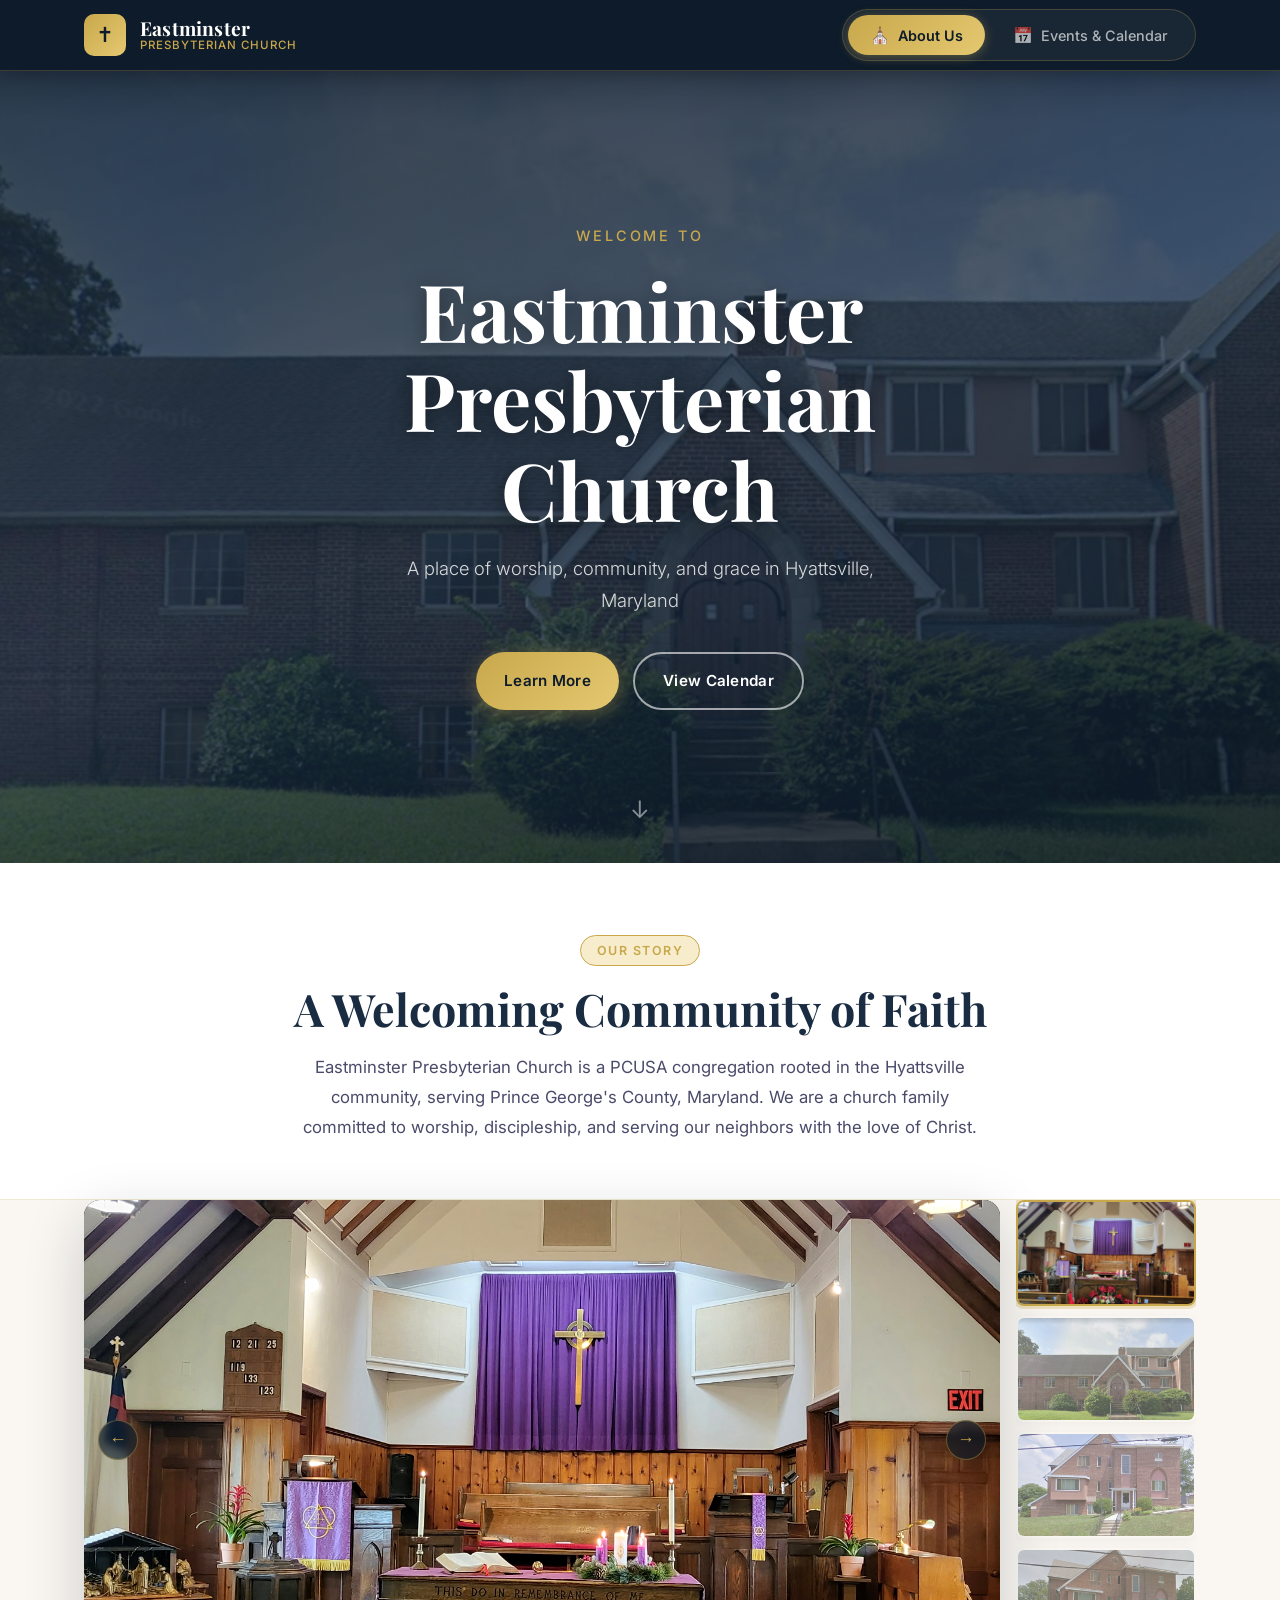
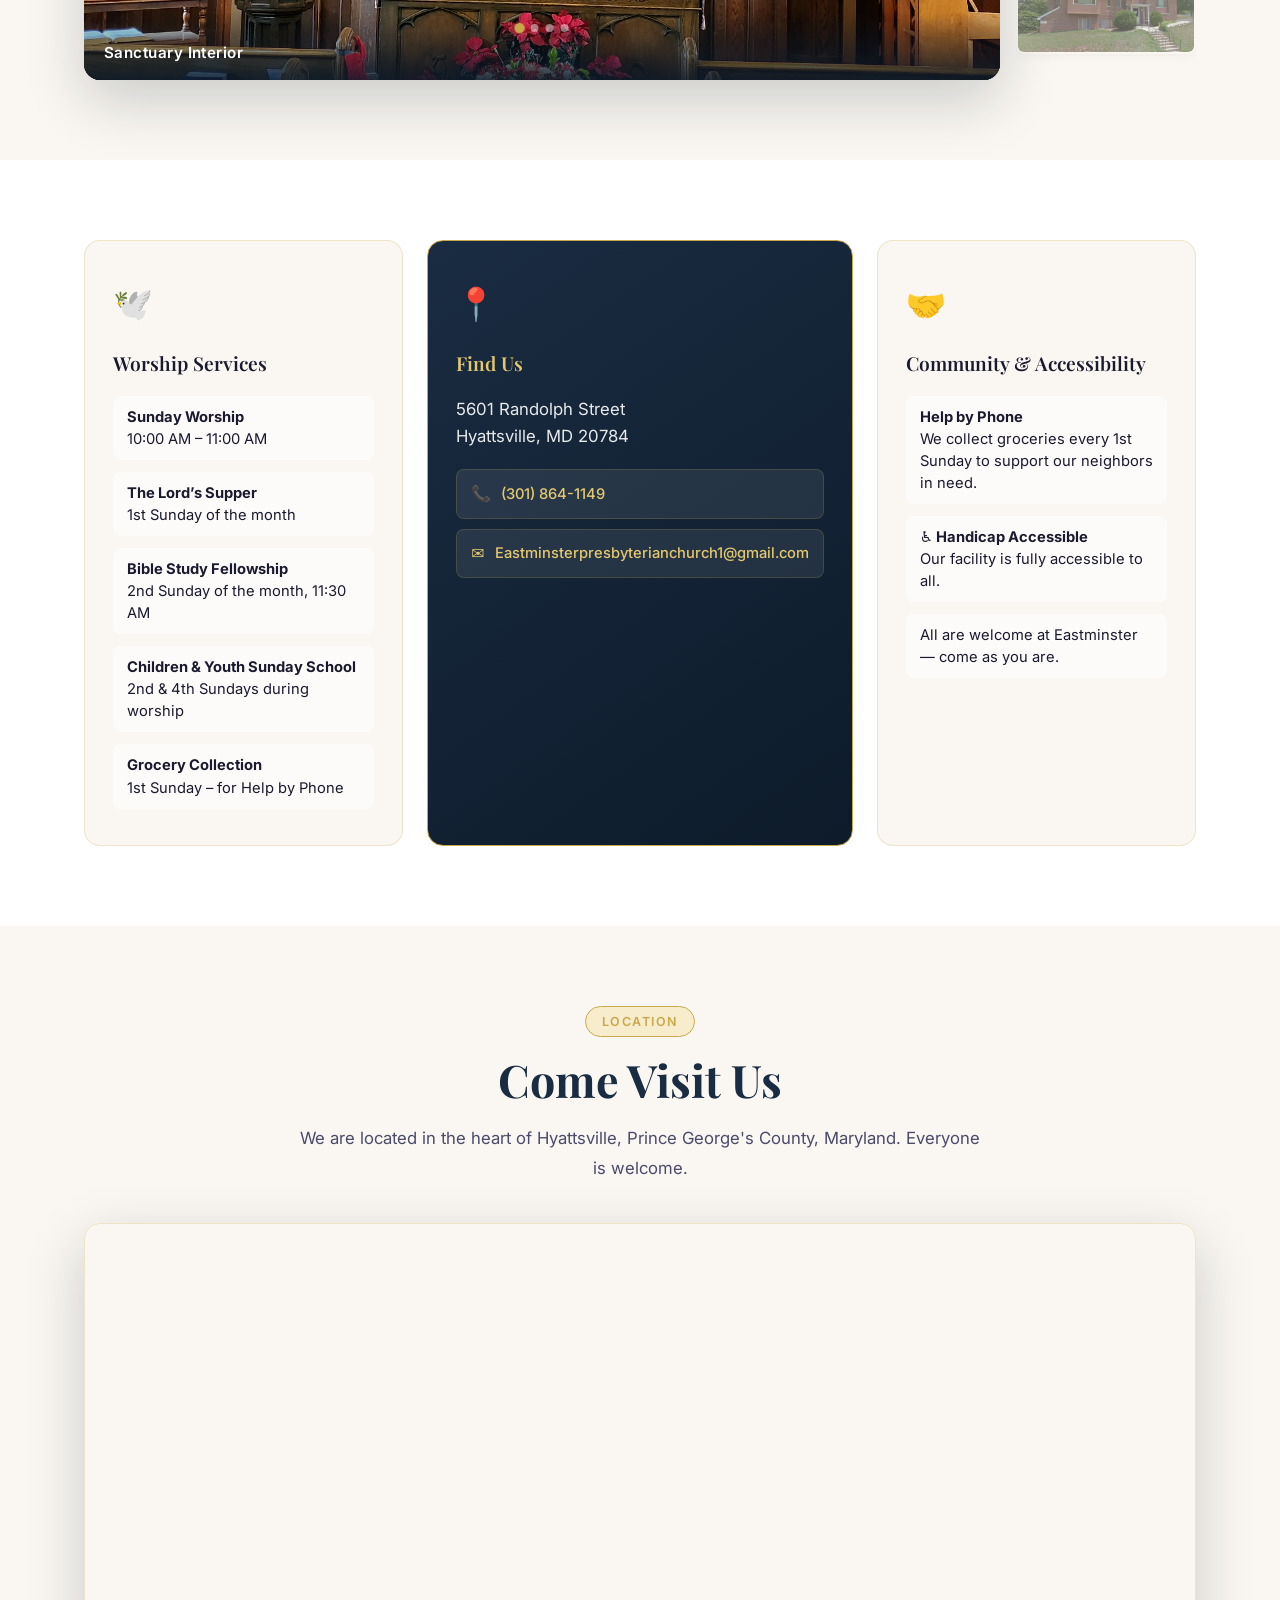
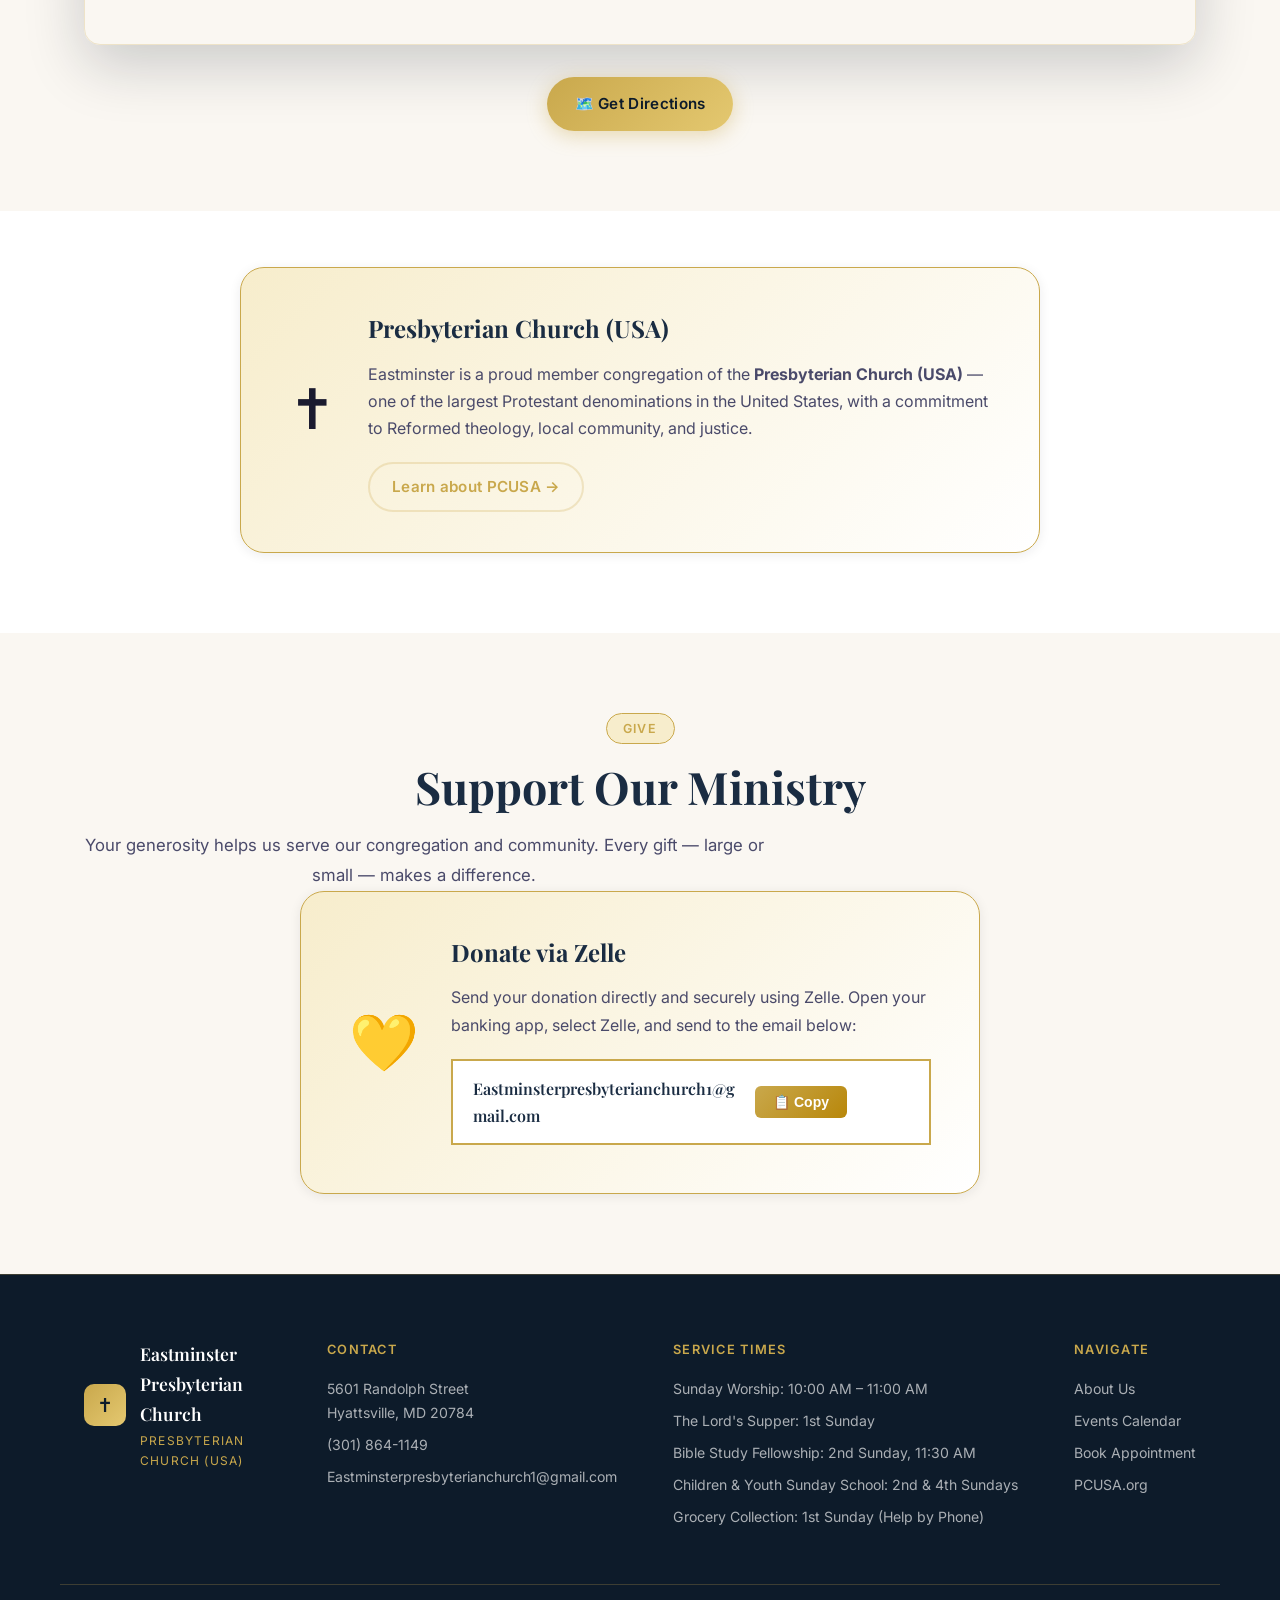
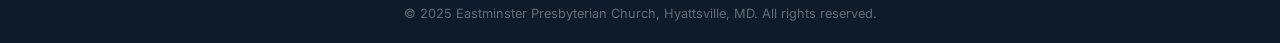
==== commit 998933a0: "Add Donate via Zelle section to both About Us and Events tabs" ====
--- a/index.html
+++ b/index.html
@@ -197,6 +197,27 @@
         </div>
       </section>
 
+      <!-- DONATE SECTION -->
+      <section class="section donate-section">
+        <div class="container">
+          <div class="section-badge">Give</div>
+          <h2 class="section-title">Support Our Ministry</h2>
+          <p class="section-lead">Your generosity helps us serve our congregation and community. Every gift — large or small — makes a difference.</p>
+          <div class="denom-card donate-card">
+            <div class="denom-icon">💛</div>
+            <div class="denom-content">
+              <h3>Donate via Zelle</h3>
+              <p>Send your donation directly and securely using Zelle. Open your banking app, select Zelle, and send to the email below:</p>
+              <div class="donate-zelle-box" id="donate-zelle-home">
+                <span class="donate-zelle-email" id="zelle-email-home">Eastminsterpresbyterianchurch1@gmail.com</span>
+                <button class="donate-copy-btn" onclick="copyZelle('zelle-email-home', 'copy-msg-home')" aria-label="Copy Zelle email">📋 Copy</button>
+                <span class="donate-copy-msg" id="copy-msg-home">Copied!</span>
+              </div>
+            </div>
+          </div>
+        </div>
+      </section>
+
     </div><!-- end #tab-home -->
 
     <!-- === TAB 2: EVENTS & CALENDAR === -->
@@ -291,6 +312,25 @@
             </div>
           </div>
 
+          <!-- DONATE SECTION (EVENTS TAB) -->
+          <div class="donate-section-inline" id="donate-events">
+            <div class="section-badge">Give</div>
+            <h2 class="section-title">Support Our Ministry</h2>
+            <p class="section-lead">Your generosity helps us continue our mission. Send a gift via Zelle using the email below:</p>
+            <div class="denom-card donate-card">
+              <div class="denom-icon">💛</div>
+              <div class="denom-content">
+                <h3>Donate via Zelle</h3>
+                <p>Open your banking app, select Zelle, and send to:</p>
+                <div class="donate-zelle-box" id="donate-zelle-events">
+                  <span class="donate-zelle-email" id="zelle-email-events">Eastminsterpresbyterianchurch1@gmail.com</span>
+                  <button class="donate-copy-btn" onclick="copyZelle('zelle-email-events', 'copy-msg-events')" aria-label="Copy Zelle email">📋 Copy</button>
+                  <span class="donate-copy-msg" id="copy-msg-events">Copied!</span>
+                </div>
+              </div>
+            </div>
+          </div>
+
         </div>
       </section>
 
--- a/style.css
+++ b/style.css
@@ -704,6 +704,78 @@
 }
 
 /* =============================================
+   DONATE SECTION
+   ============================================= */
+.donate-section {
+  background: var(--cream);
+  text-align: center;
+}
+
+.donate-section-inline {
+  text-align: center;
+  margin-top: 48px;
+  padding-top: 48px;
+  border-top: 1px solid var(--border);
+  width: 100%;
+}
+
+.donate-card {
+  max-width: 680px;
+  text-align: left;
+}
+
+.donate-zelle-box {
+  display: flex;
+  align-items: center;
+  flex-wrap: wrap;
+  gap: 12px;
+  background: #fff;
+  border: 2px solid var(--gold);
+  border-radius: var(--radius);
+  padding: 14px 20px;
+  margin-bottom: 8px;
+}
+
+.donate-zelle-email {
+  font-family: var(--font-serif);
+  font-size: 1rem;
+  color: var(--navy);
+  font-weight: 600;
+  flex: 1;
+  word-break: break-all;
+}
+
+.donate-copy-btn {
+  background: linear-gradient(135deg, var(--gold), #b8870a);
+  color: var(--white);
+  border: none;
+  border-radius: 6px;
+  padding: 8px 18px;
+  font-size: 0.875rem;
+  font-weight: 600;
+  cursor: pointer;
+  transition: transform 0.15s, box-shadow 0.15s;
+  flex-shrink: 0;
+}
+
+.donate-copy-btn:hover {
+  transform: translateY(-1px);
+  box-shadow: 0 4px 14px rgba(184, 135, 10, 0.4);
+}
+
+.donate-copy-msg {
+  font-size: 0.85rem;
+  color: #16a34a;
+  font-weight: 600;
+  opacity: 0;
+  transition: opacity 0.3s;
+}
+
+.donate-copy-msg.show {
+  opacity: 1;
+}
+
+/* =============================================
    EVENTS / CALENDAR TAB
    ============================================= */
 .events-hero-section {
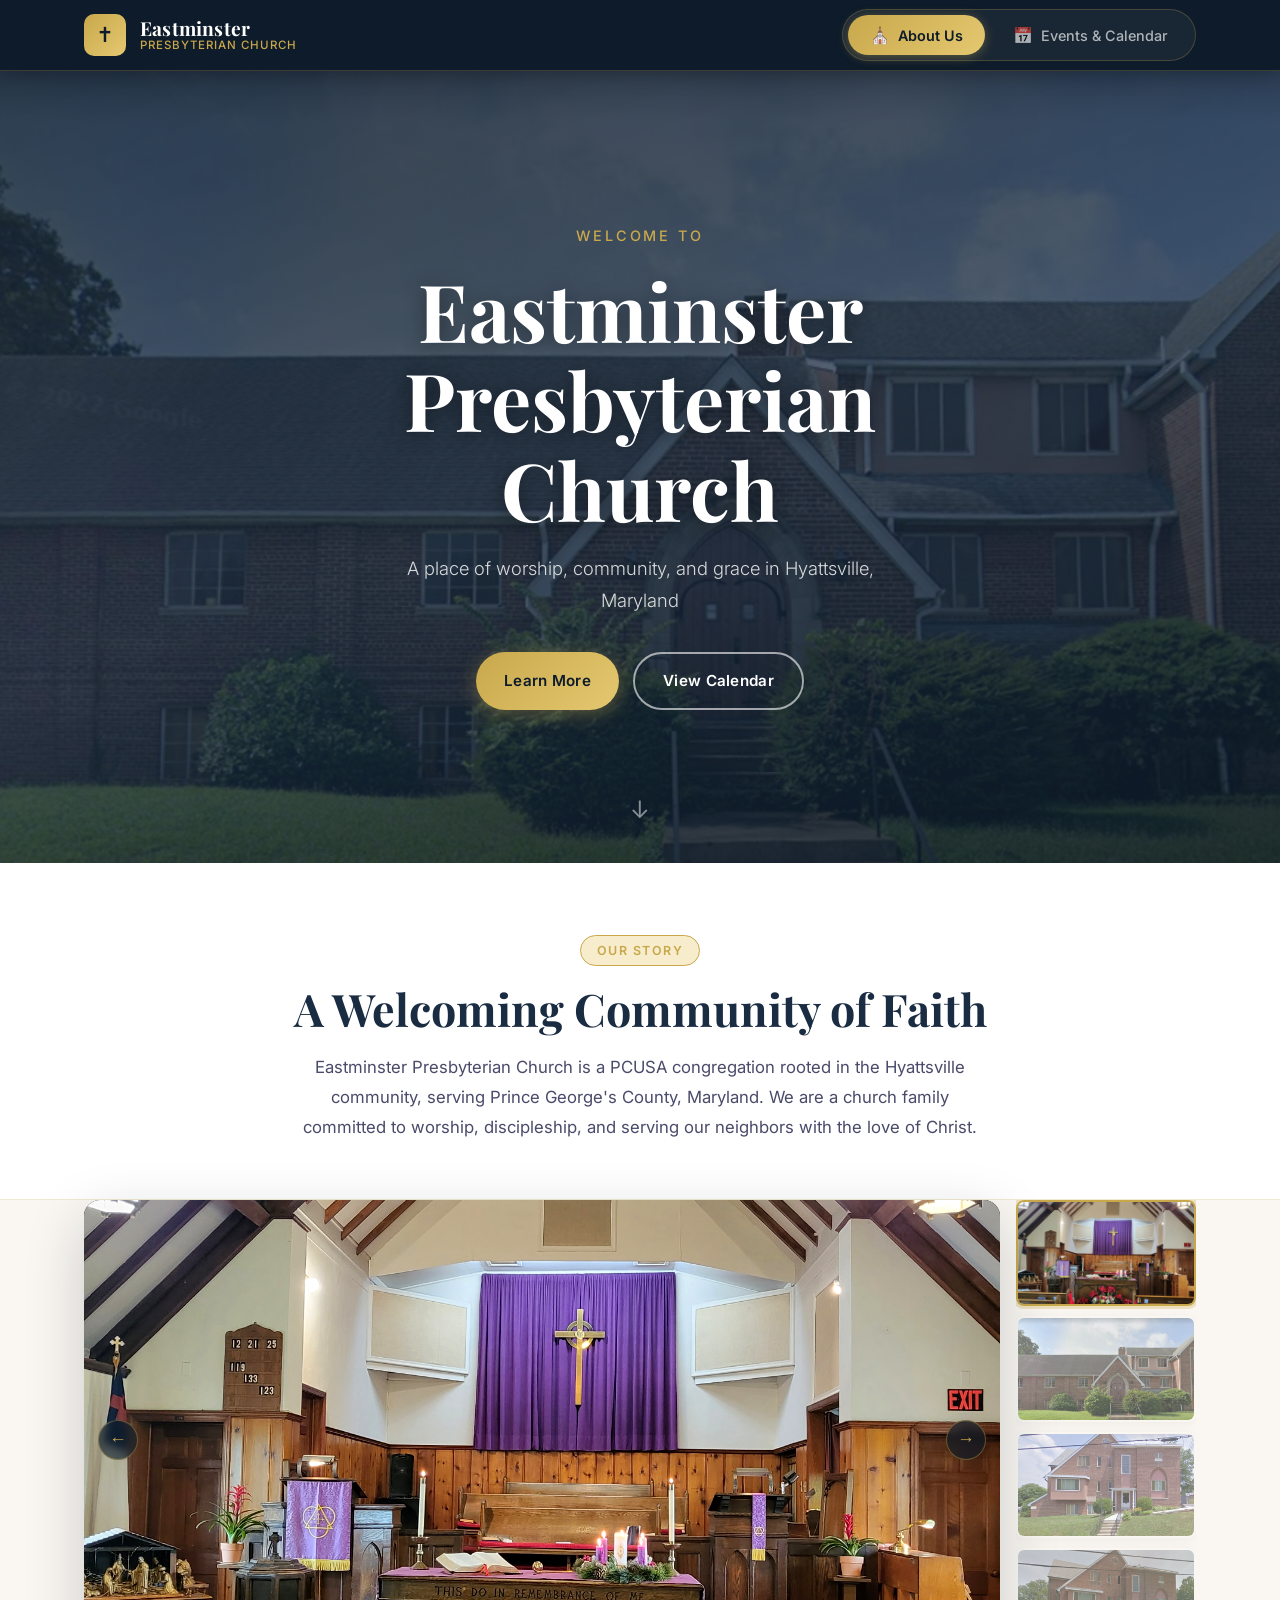
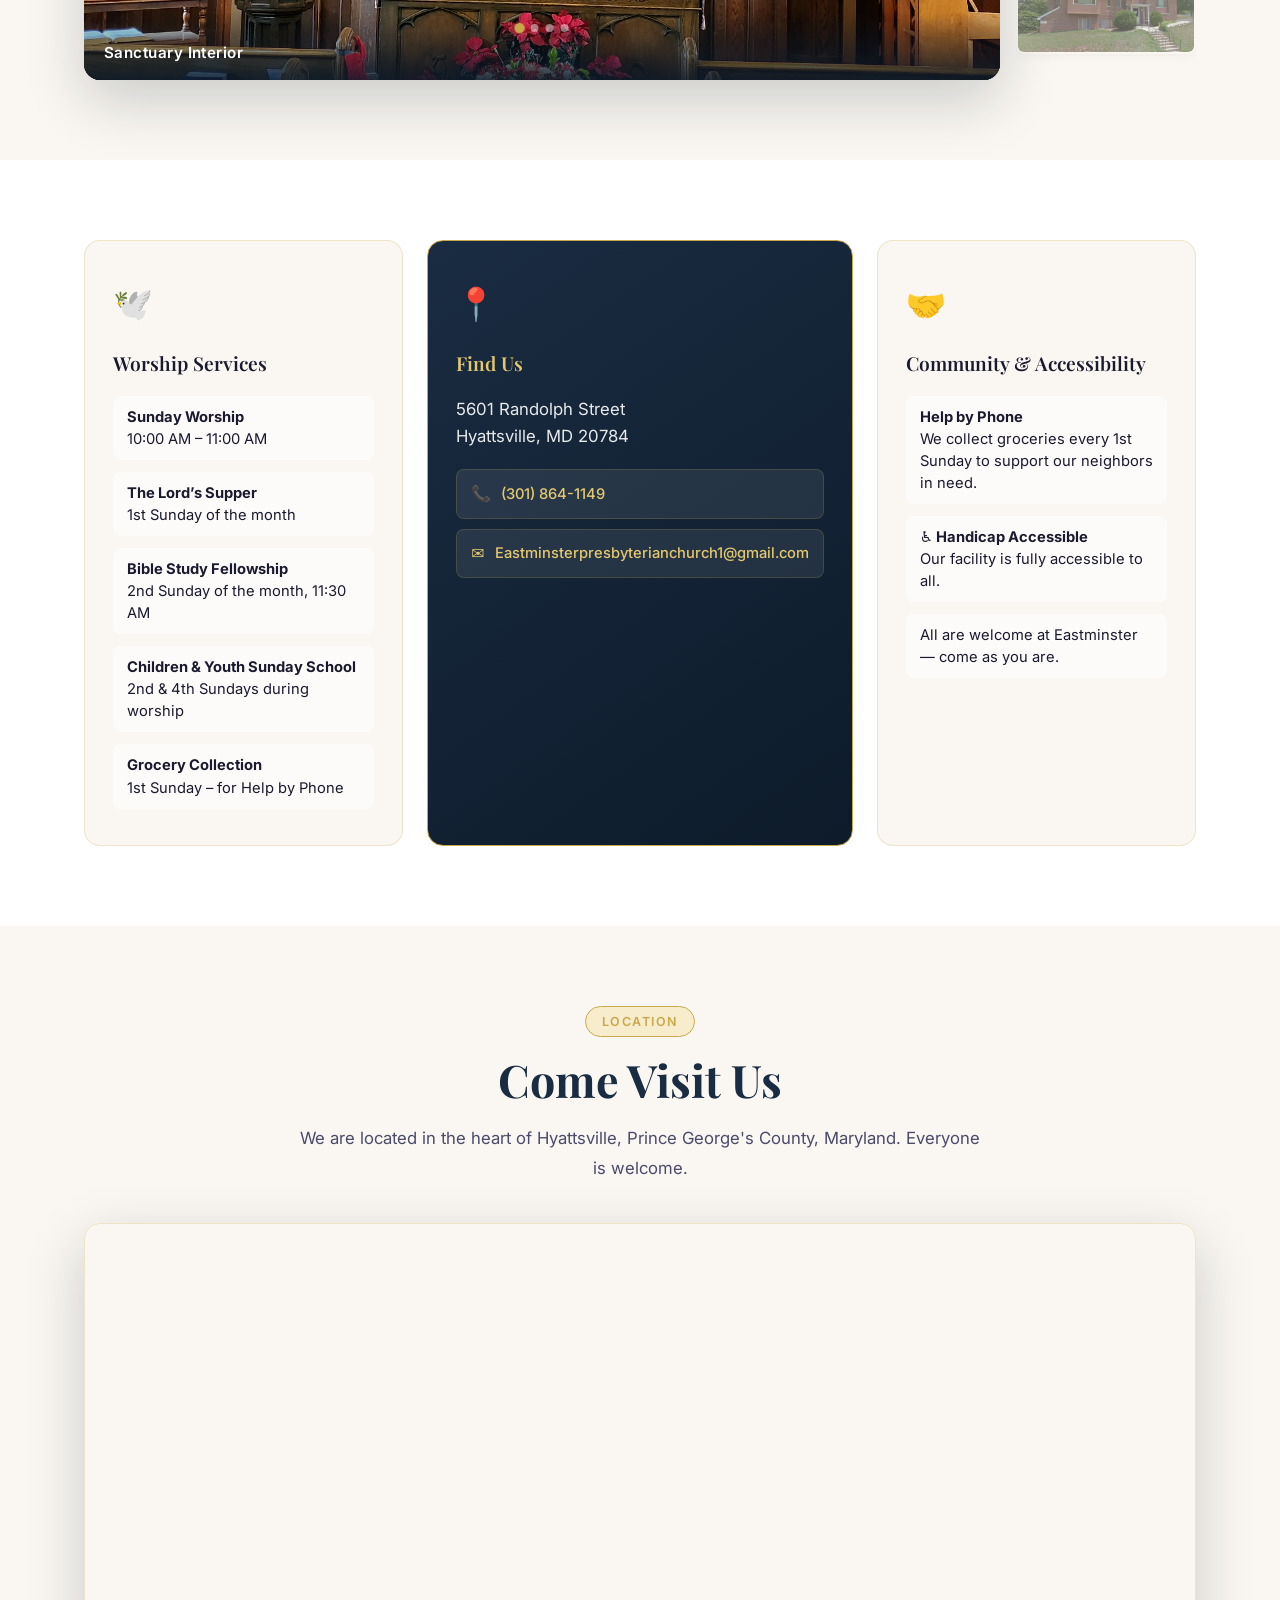
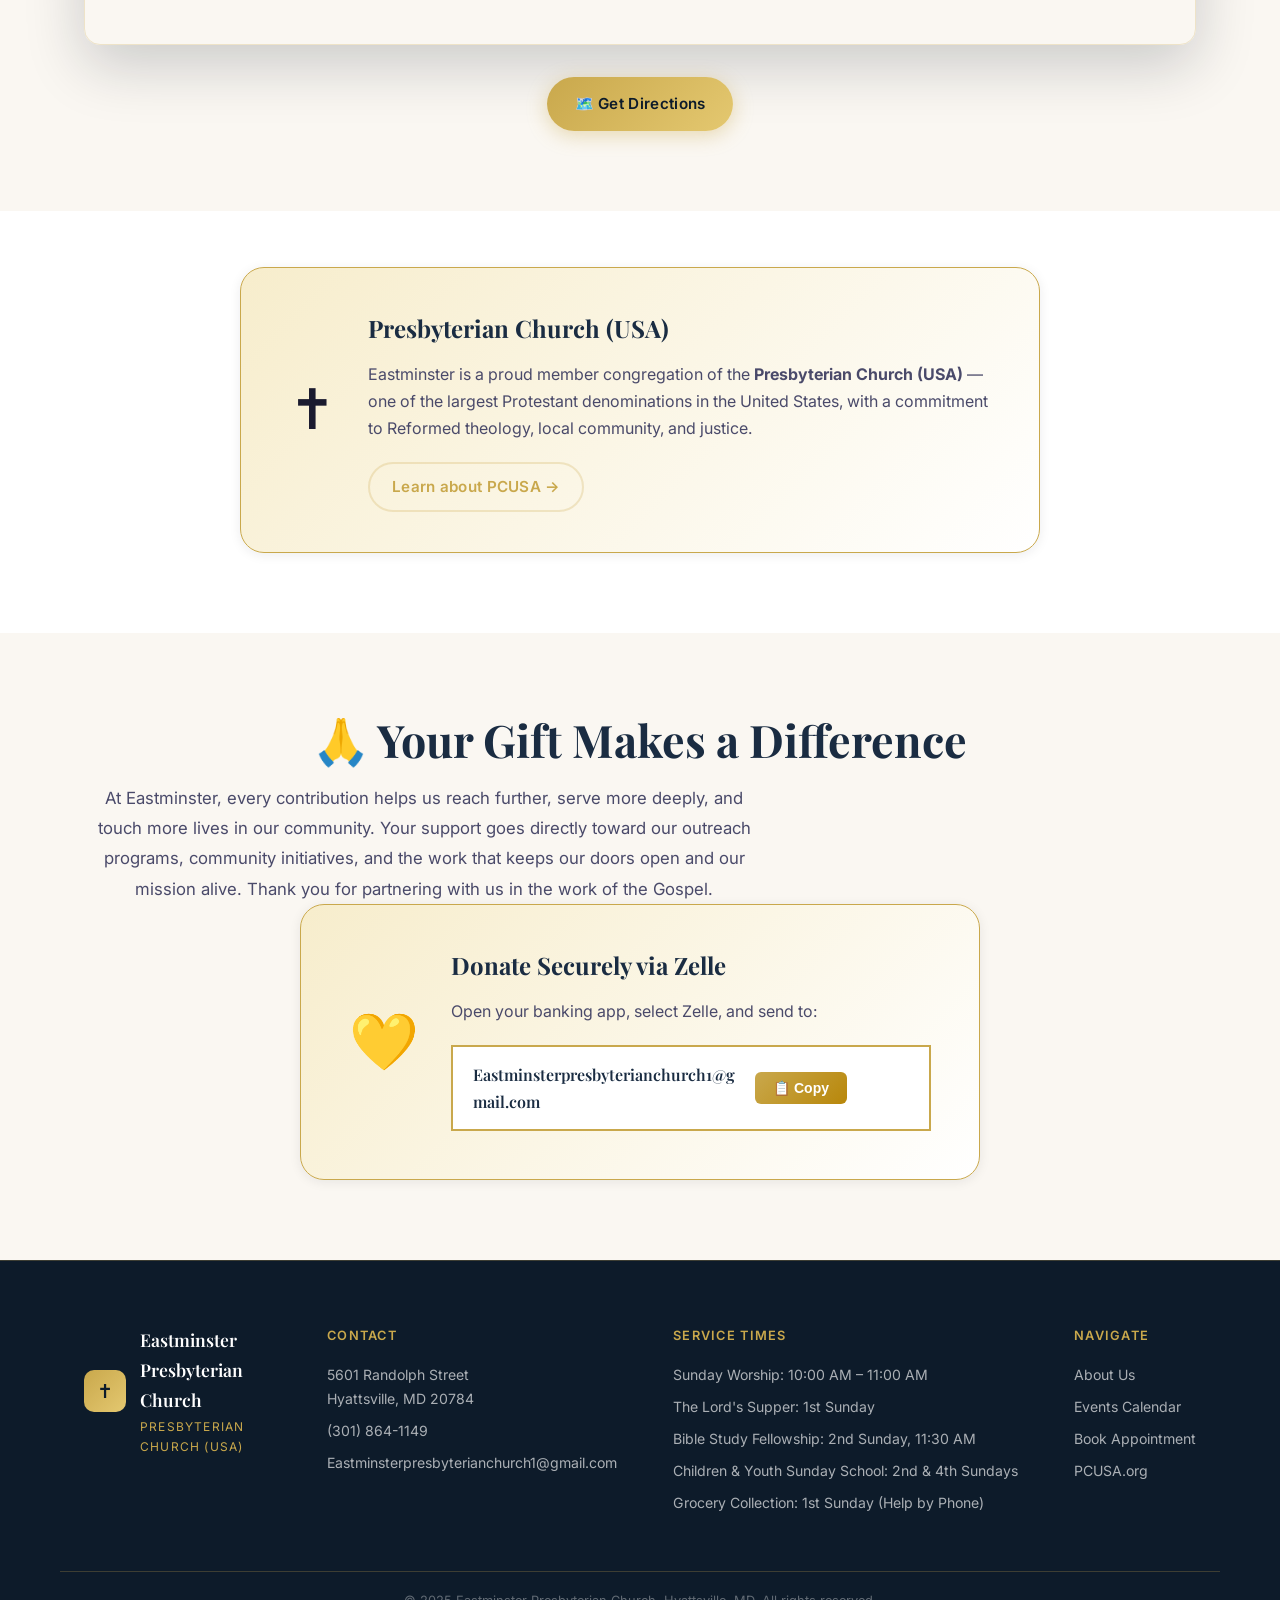
==== commit d59f02c2: "Update donate section verbiage: outreach-focused copy, remove Give badge" ====
--- a/index.html
+++ b/index.html
@@ -200,14 +200,13 @@
       <!-- DONATE SECTION -->
       <section class="section donate-section">
         <div class="container">
-          <div class="section-badge">Give</div>
-          <h2 class="section-title">Support Our Ministry</h2>
-          <p class="section-lead">Your generosity helps us serve our congregation and community. Every gift — large or small — makes a difference.</p>
+          <h2 class="section-title">🙏 Your Gift Makes a Difference</h2>
+          <p class="section-lead">At Eastminster, every contribution helps us reach further, serve more deeply, and touch more lives in our community. Your support goes directly toward our outreach programs, community initiatives, and the work that keeps our doors open and our mission alive. Thank you for partnering with us in the work of the Gospel.</p>
           <div class="denom-card donate-card">
             <div class="denom-icon">💛</div>
             <div class="denom-content">
-              <h3>Donate via Zelle</h3>
-              <p>Send your donation directly and securely using Zelle. Open your banking app, select Zelle, and send to the email below:</p>
+              <h3>Donate Securely via Zelle</h3>
+              <p>Open your banking app, select Zelle, and send to:</p>
               <div class="donate-zelle-box" id="donate-zelle-home">
                 <span class="donate-zelle-email" id="zelle-email-home">Eastminsterpresbyterianchurch1@gmail.com</span>
                 <button class="donate-copy-btn" onclick="copyZelle('zelle-email-home', 'copy-msg-home')" aria-label="Copy Zelle email">📋 Copy</button>
@@ -314,13 +313,12 @@
 
           <!-- DONATE SECTION (EVENTS TAB) -->
           <div class="donate-section-inline" id="donate-events">
-            <div class="section-badge">Give</div>
-            <h2 class="section-title">Support Our Ministry</h2>
-            <p class="section-lead">Your generosity helps us continue our mission. Send a gift via Zelle using the email below:</p>
+            <h2 class="section-title">🙏 Your Gift Makes a Difference</h2>
+            <p class="section-lead">At Eastminster, every contribution helps us reach further, serve more deeply, and touch more lives in our community. Your support goes directly toward our outreach programs, community initiatives, and the work that keeps our doors open and our mission alive. Thank you for partnering with us in the work of the Gospel.</p>
             <div class="denom-card donate-card">
               <div class="denom-icon">💛</div>
               <div class="denom-content">
-                <h3>Donate via Zelle</h3>
+                <h3>Donate Securely via Zelle</h3>
                 <p>Open your banking app, select Zelle, and send to:</p>
                 <div class="donate-zelle-box" id="donate-zelle-events">
                   <span class="donate-zelle-email" id="zelle-email-events">Eastminsterpresbyterianchurch1@gmail.com</span>
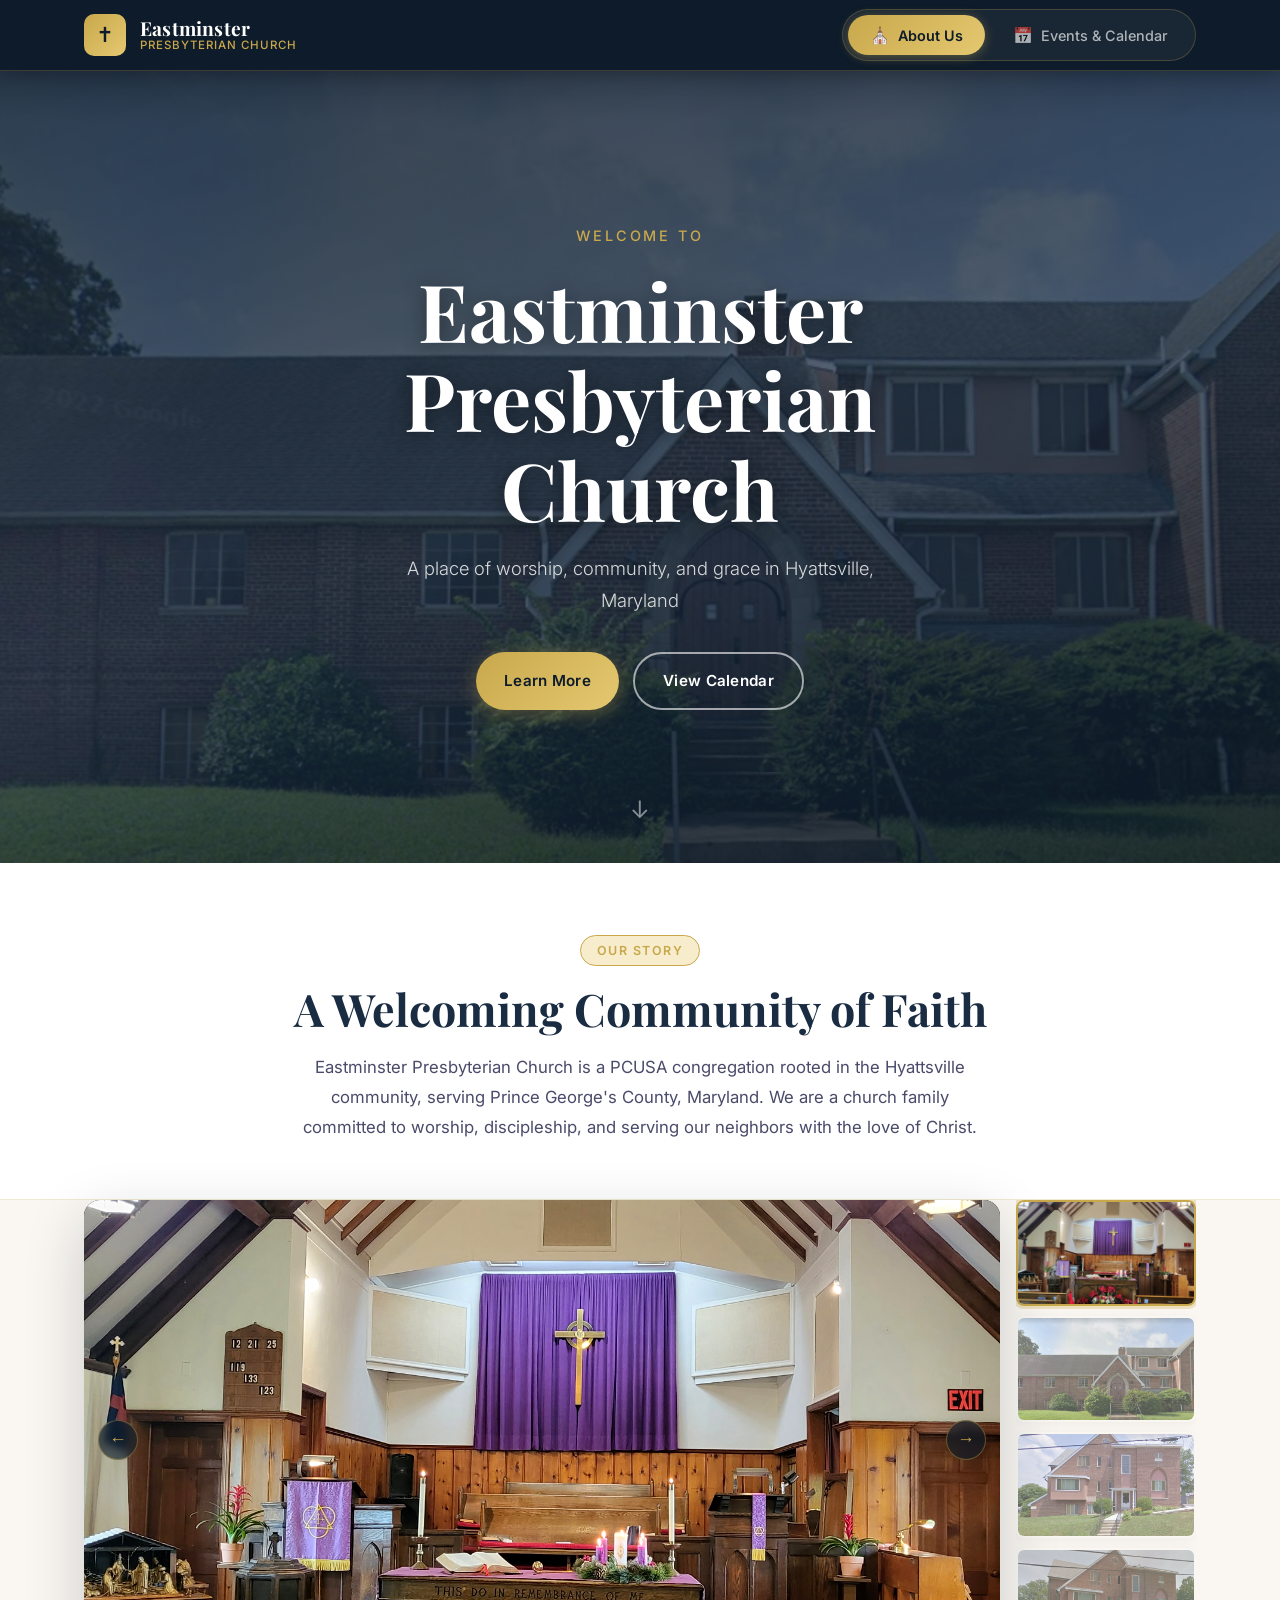
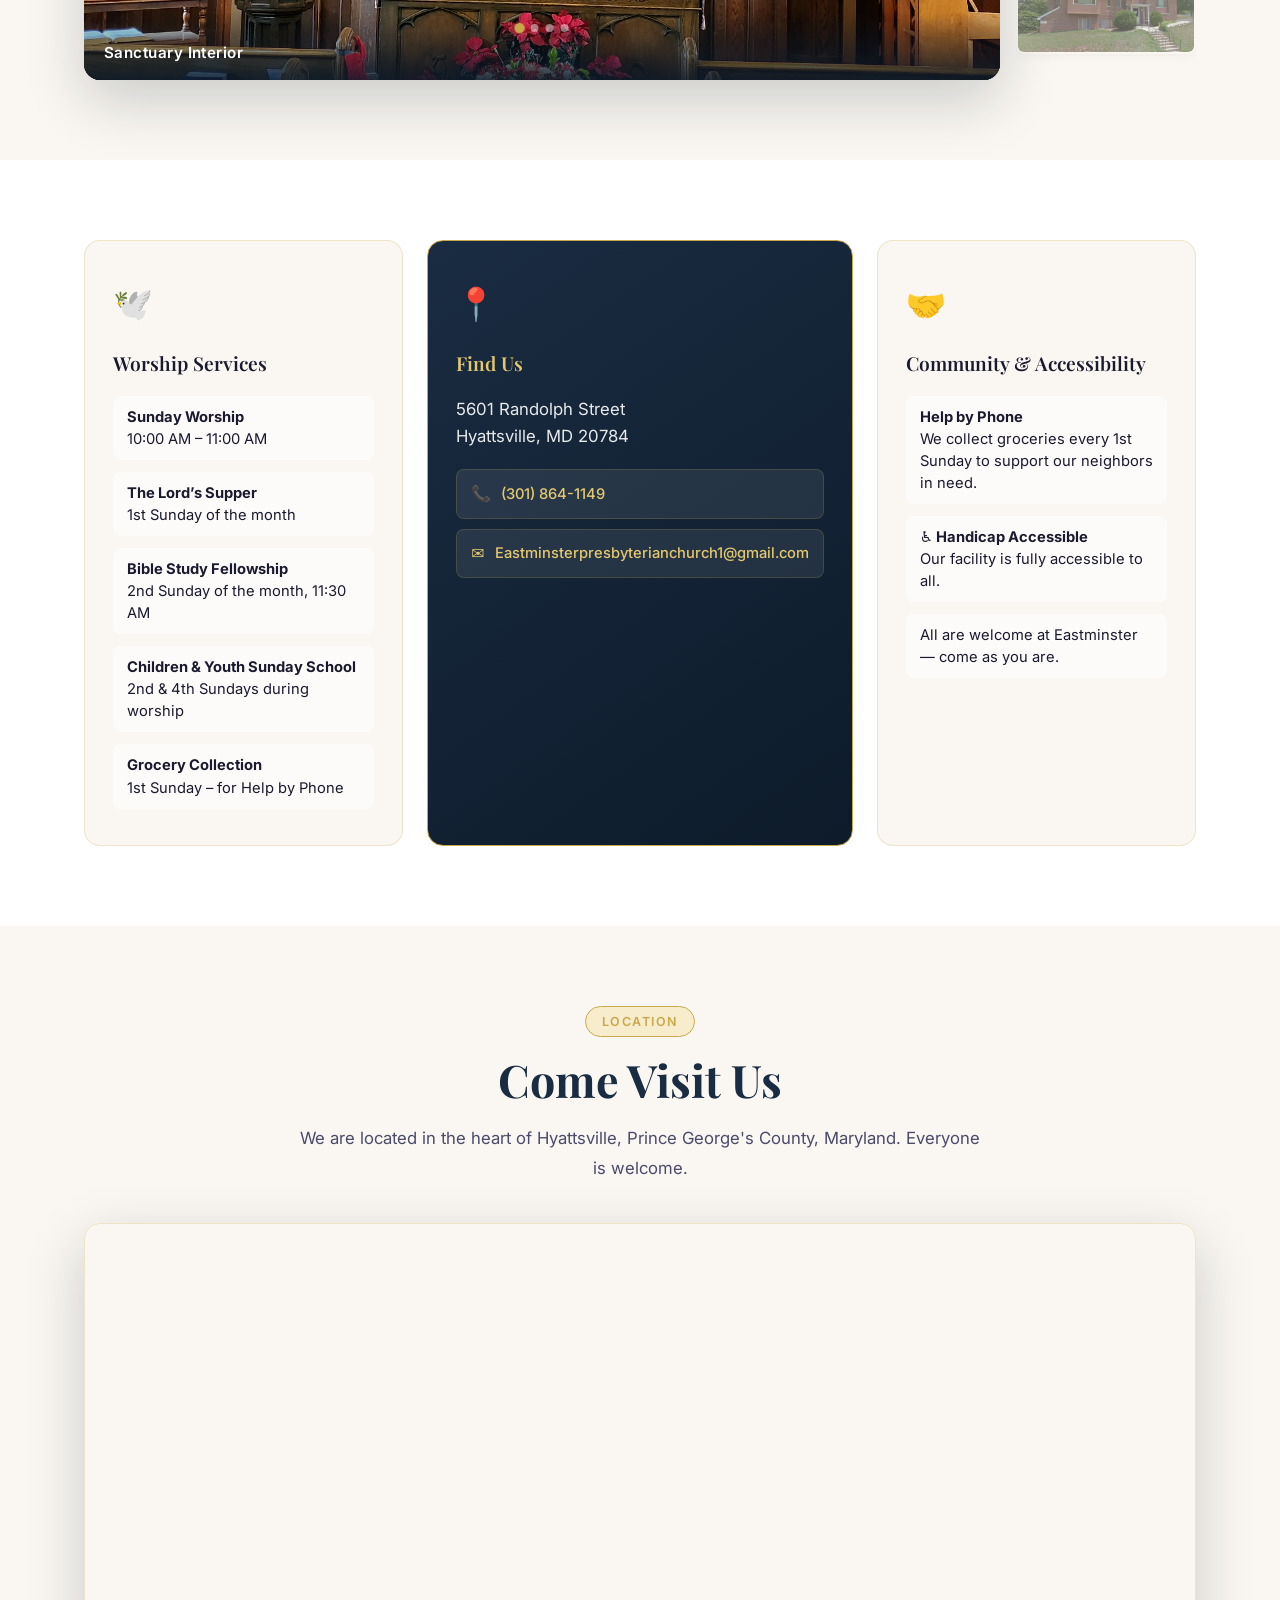
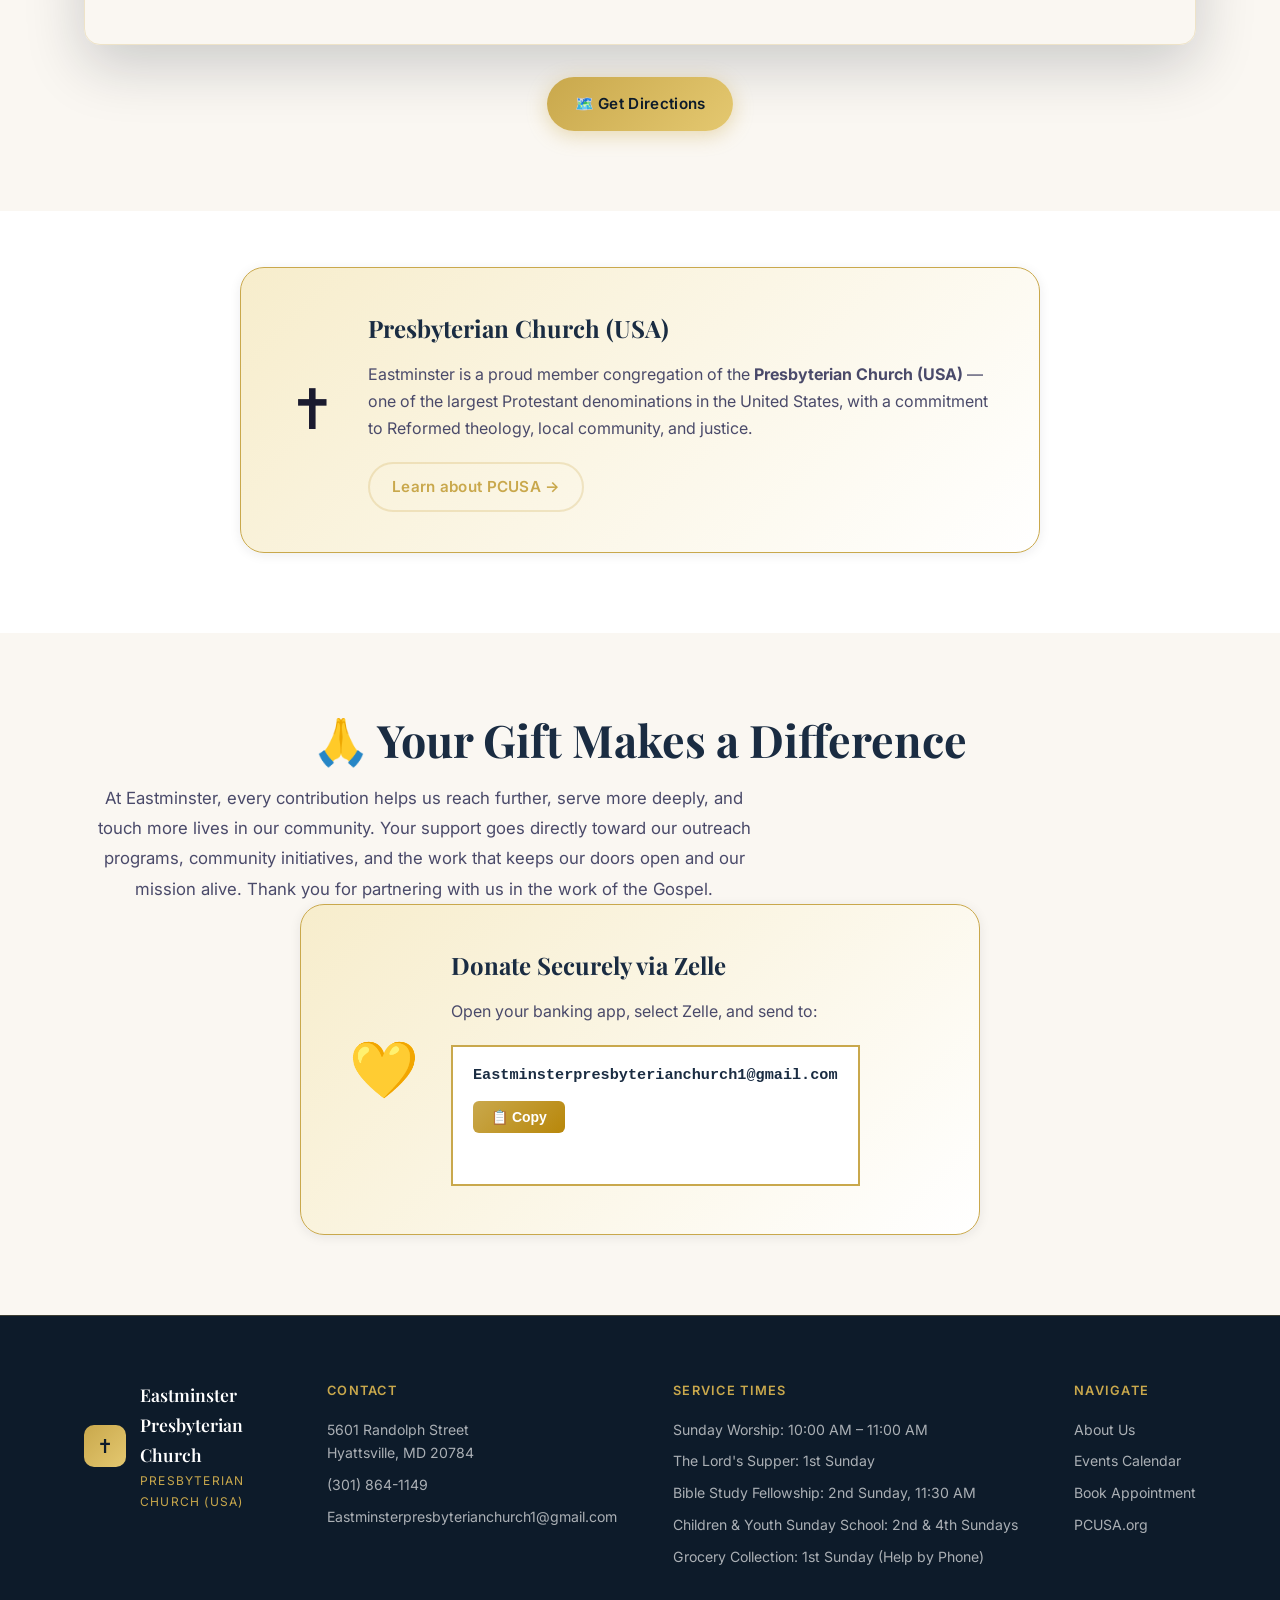
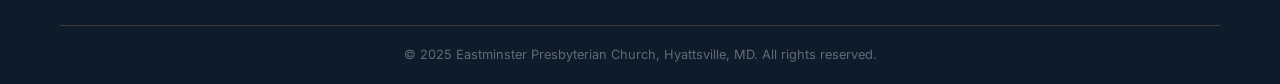
==== commit b7654c50: "Bust CSS cache: add version query string to style.css" ====
--- a/index.html
+++ b/index.html
@@ -12,7 +12,7 @@
   <link rel="icon" type="image/x-icon" href="favicon.ico?v=2" />
   <link rel="icon" type="image/png" sizes="512x512" href="favicon.png?v=2" />
   <link rel="apple-touch-icon" href="favicon.png?v=2" />
-  <link rel="stylesheet" href="style.css" />
+  <link rel="stylesheet" href="style.css?v=2" />
 </head>
 <body>
   <!-- ========== HEADER ========== -->
--- a/style.css
+++ b/style.css
@@ -726,23 +726,23 @@
 
 .donate-zelle-box {
   display: flex;
-  align-items: center;
-  flex-wrap: wrap;
+  flex-direction: column;
+  align-items: flex-start;
   gap: 12px;
   background: #fff;
   border: 2px solid var(--gold);
   border-radius: var(--radius);
-  padding: 14px 20px;
+  padding: 16px 20px;
   margin-bottom: 8px;
 }
 
 .donate-zelle-email {
-  font-family: var(--font-serif);
-  font-size: 1rem;
+  font-family: monospace;
+  font-size: 0.95rem;
   color: var(--navy);
   font-weight: 600;
-  flex: 1;
-  word-break: break-all;
+  overflow-wrap: anywhere;
+  width: 100%;
 }
 
 .donate-copy-btn {
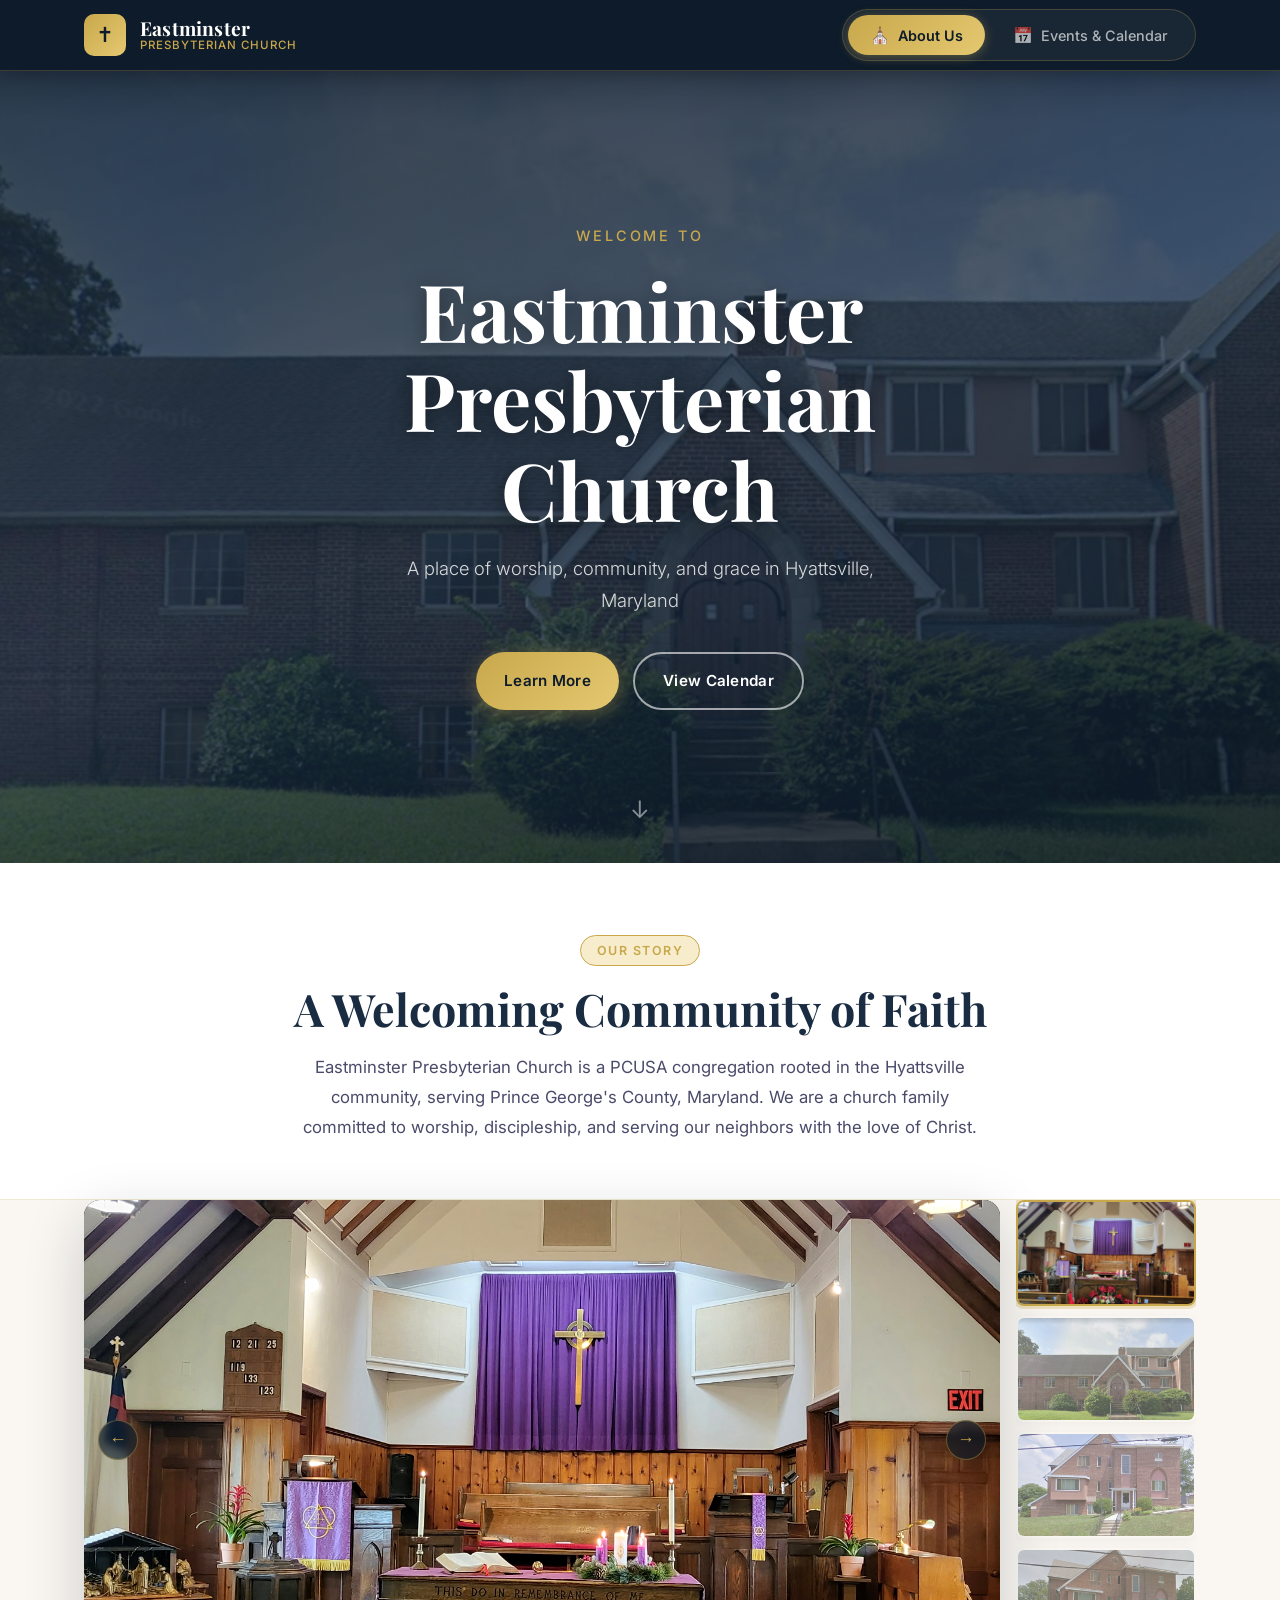
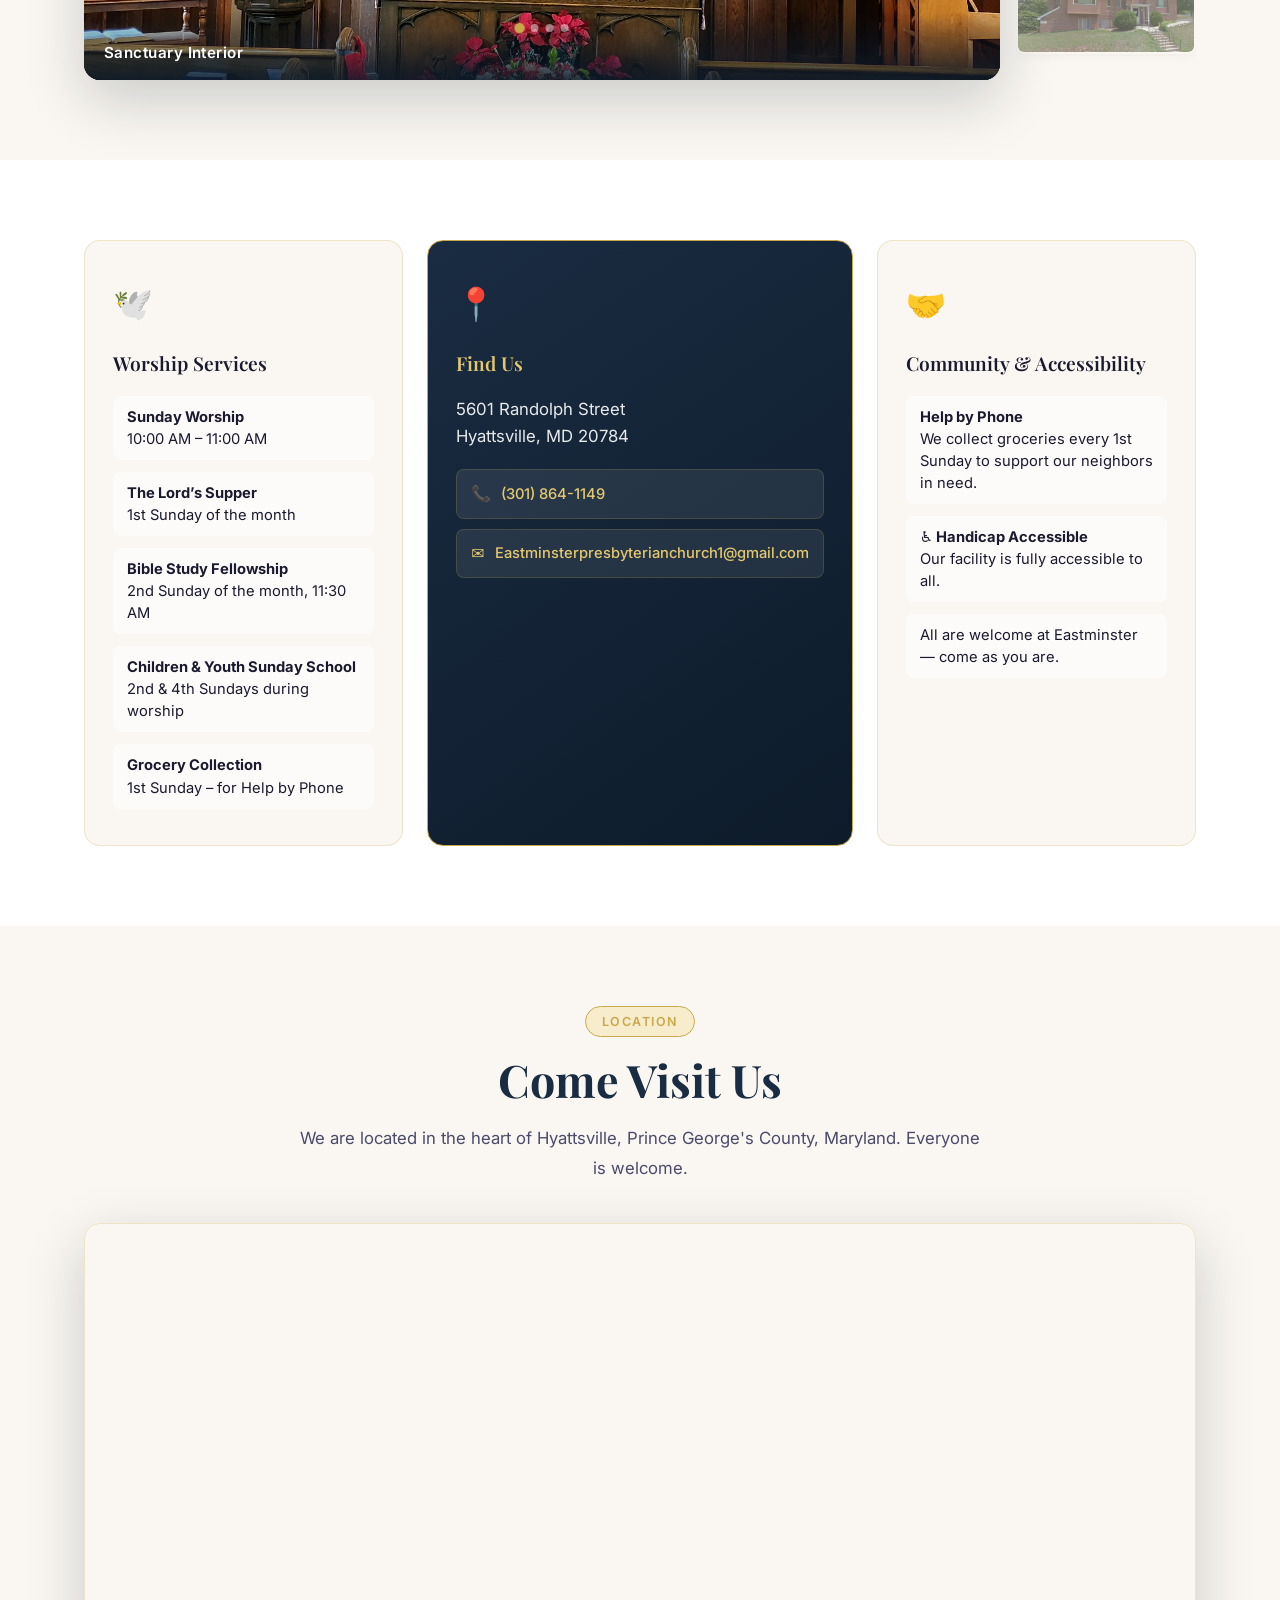
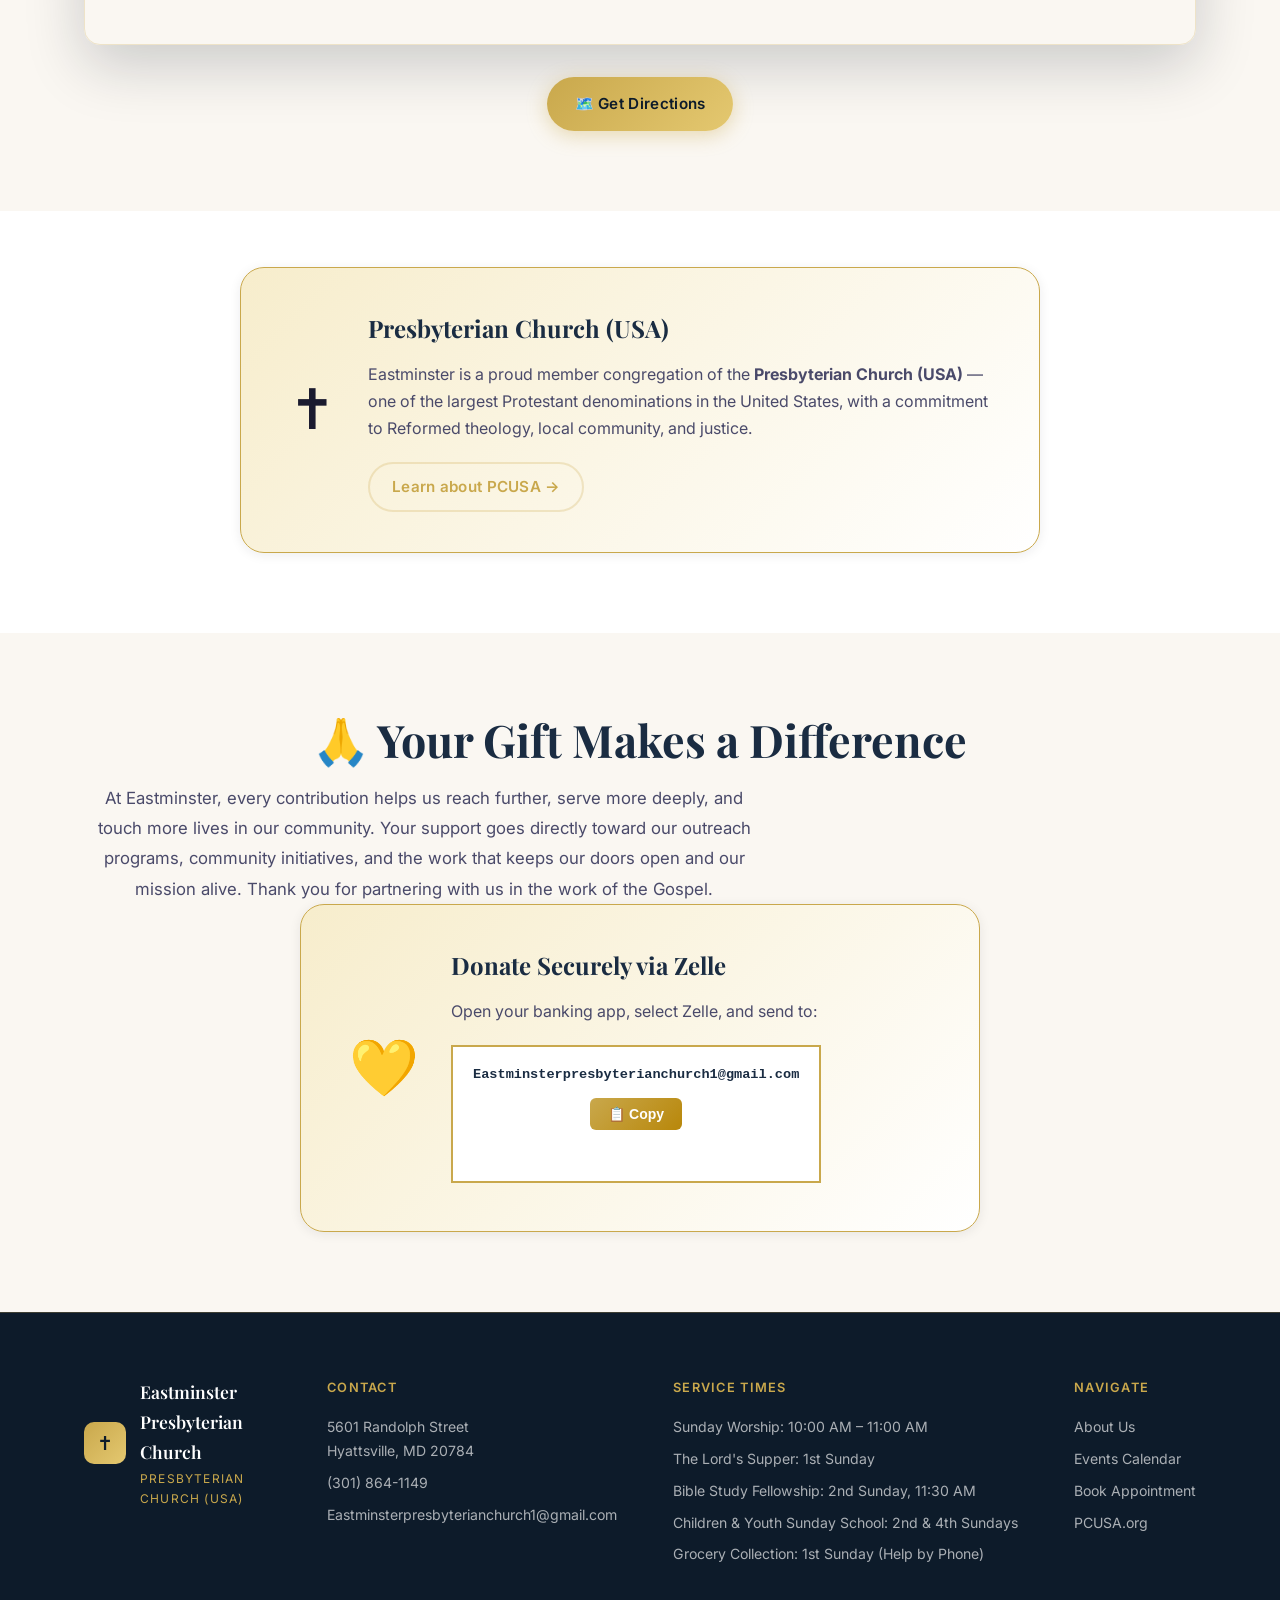
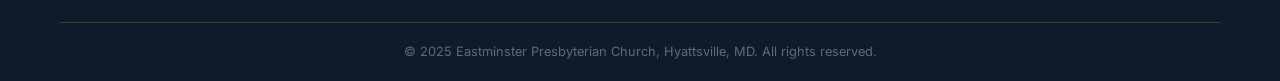
==== commit 8e813be3: "Center Zelle email box, scale font responsively to fit one line on all devices" ====
--- a/index.html
+++ b/index.html
@@ -12,7 +12,7 @@
   <link rel="icon" type="image/x-icon" href="favicon.ico?v=2" />
   <link rel="icon" type="image/png" sizes="512x512" href="favicon.png?v=2" />
   <link rel="apple-touch-icon" href="favicon.png?v=2" />
-  <link rel="stylesheet" href="style.css?v=2" />
+  <link rel="stylesheet" href="style.css?v=3" />
 </head>
 <body>
   <!-- ========== HEADER ========== -->
--- a/style.css
+++ b/style.css
@@ -727,7 +727,7 @@
 .donate-zelle-box {
   display: flex;
   flex-direction: column;
-  align-items: flex-start;
+  align-items: center;
   gap: 12px;
   background: #fff;
   border: 2px solid var(--gold);
@@ -738,11 +738,12 @@
 
 .donate-zelle-email {
   font-family: monospace;
-  font-size: 0.95rem;
+  font-size: clamp(0.6rem, 2.8vw, 0.85rem);
   color: var(--navy);
   font-weight: 600;
+  text-align: center;
+  width: 100%;
   overflow-wrap: anywhere;
-  width: 100%;
 }
 
 .donate-copy-btn {
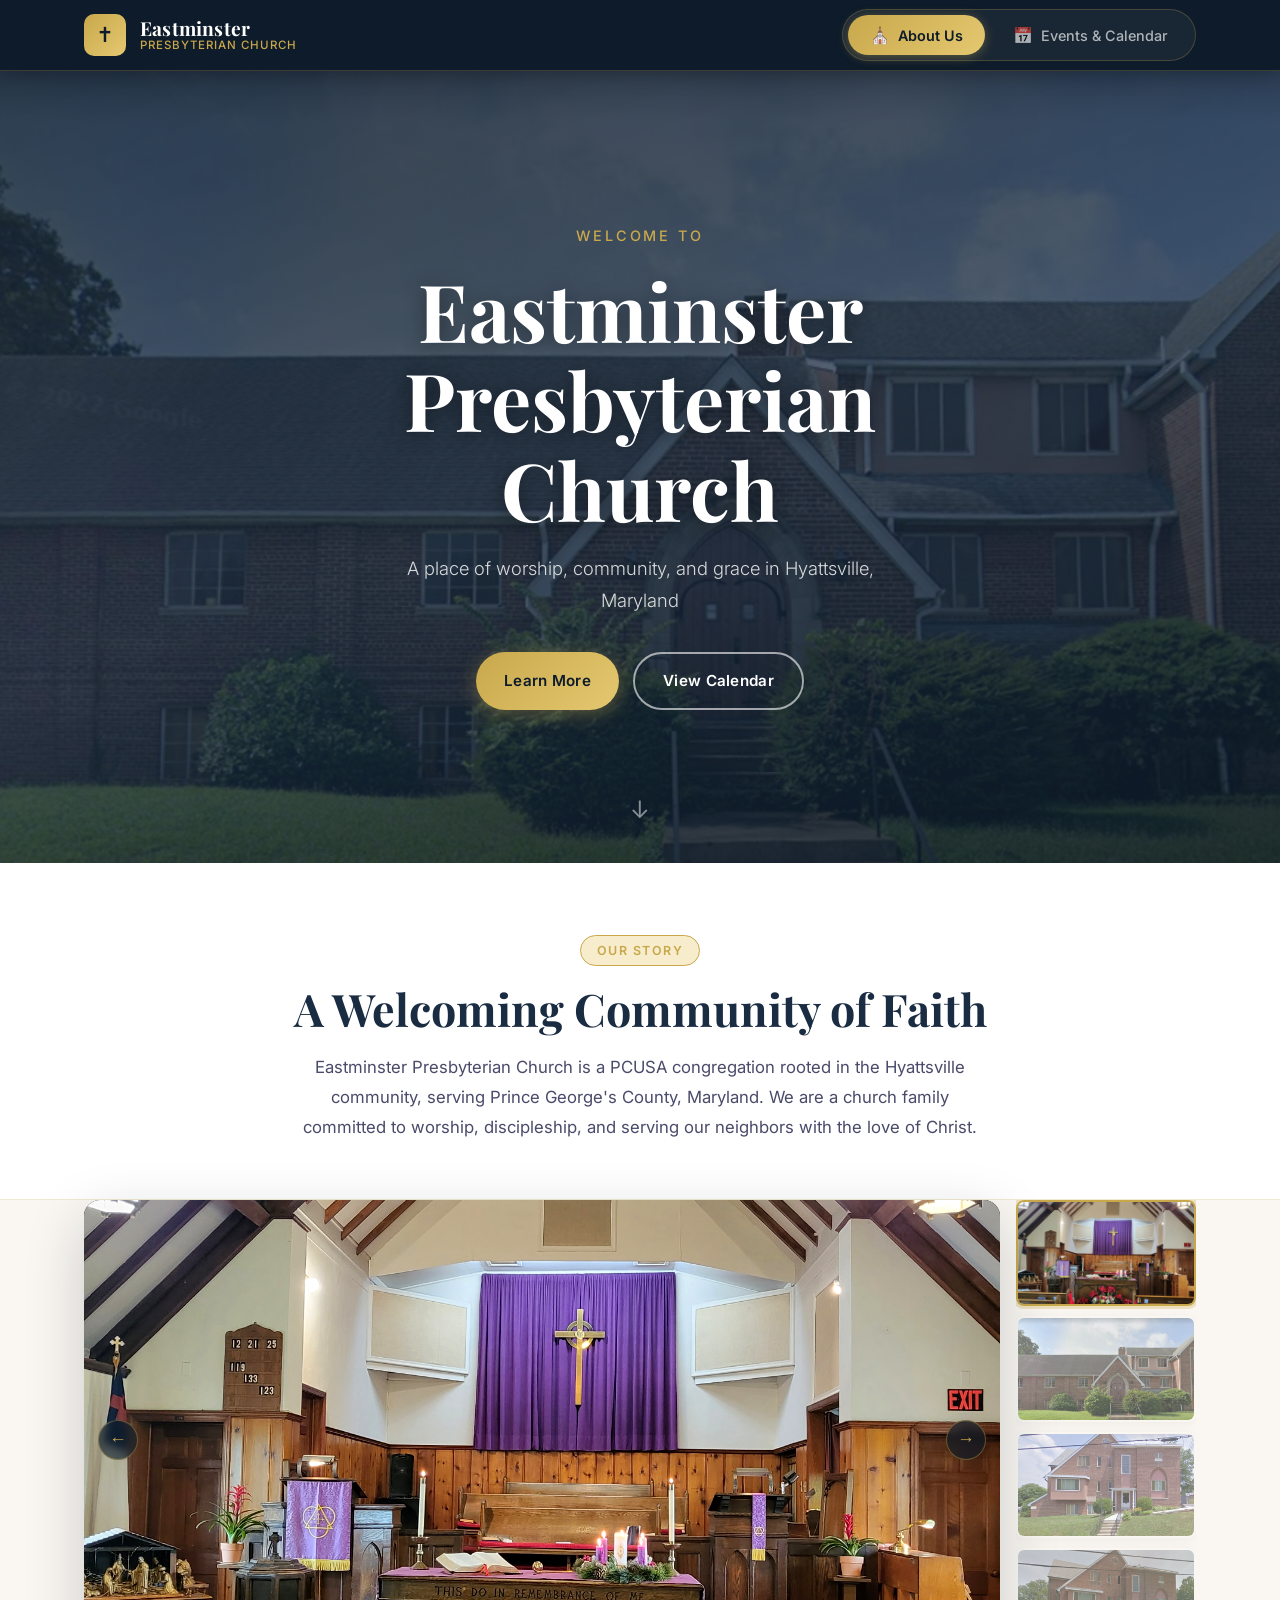
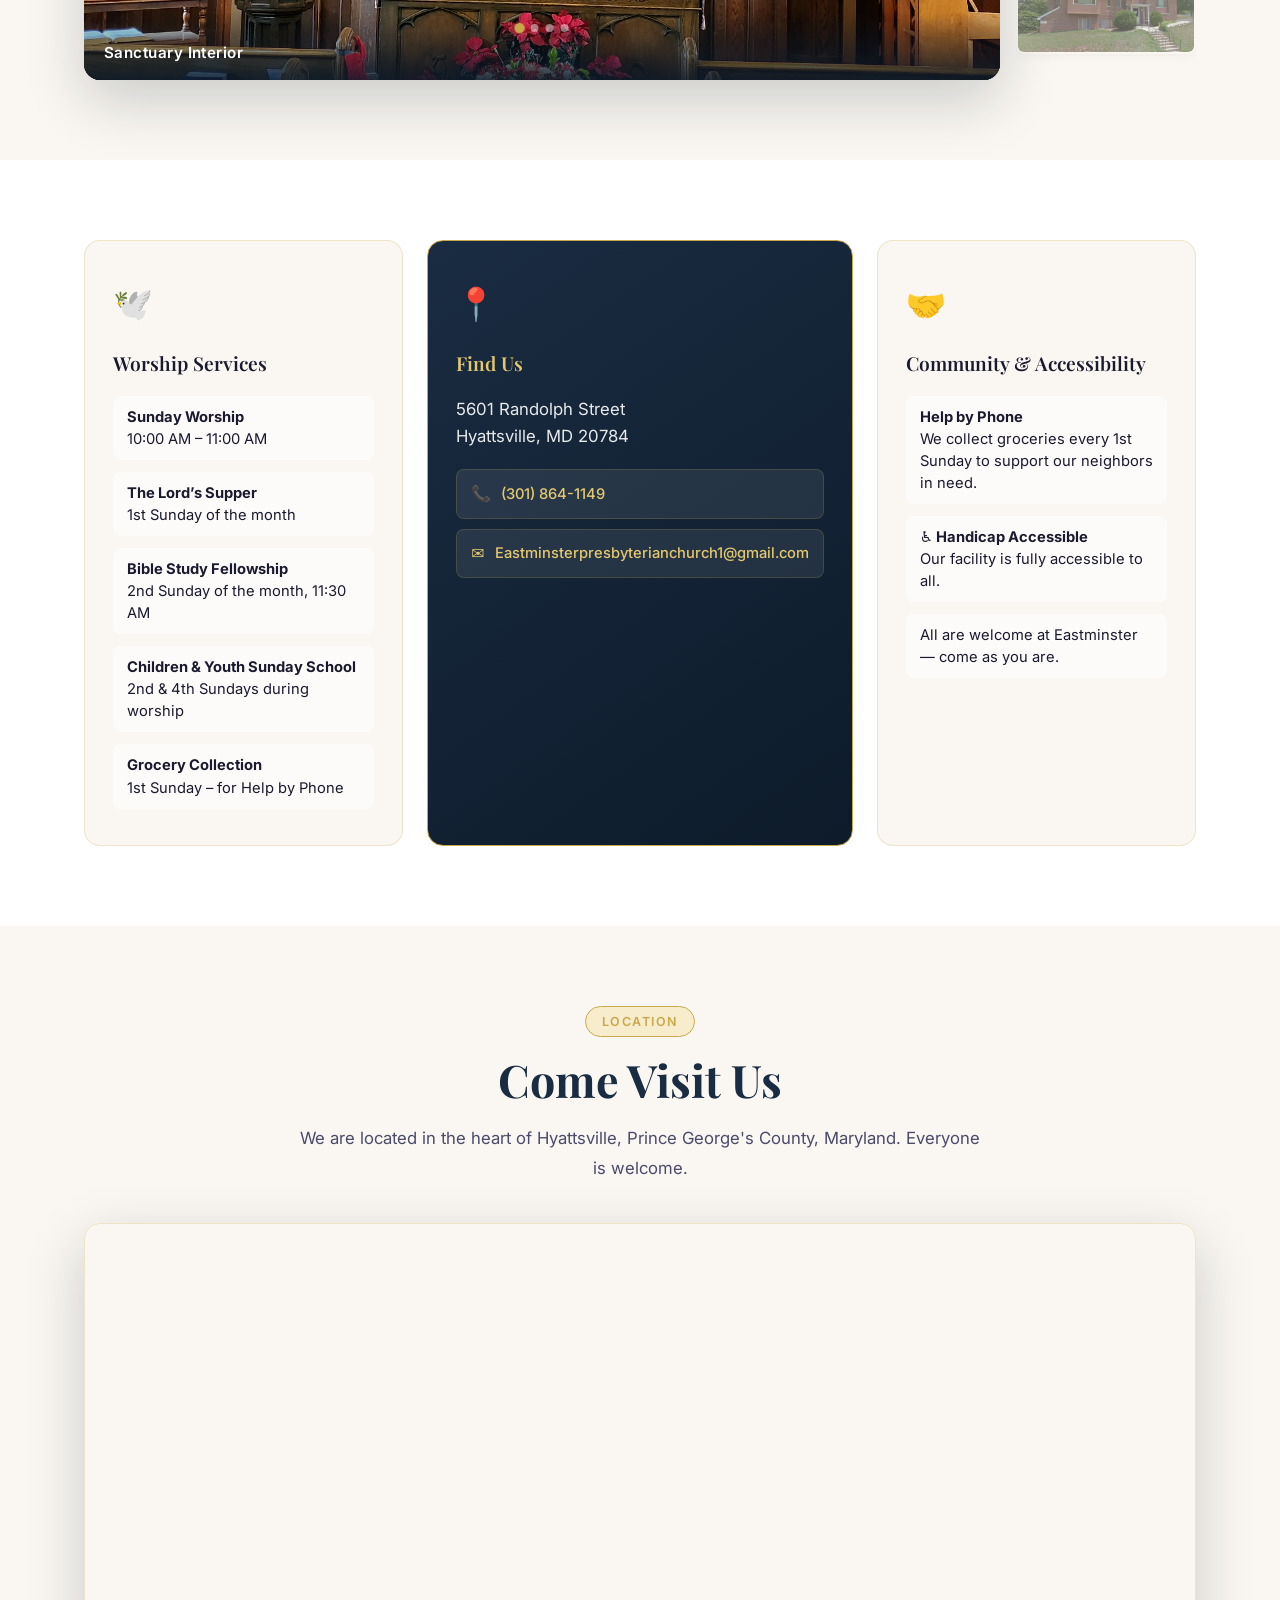
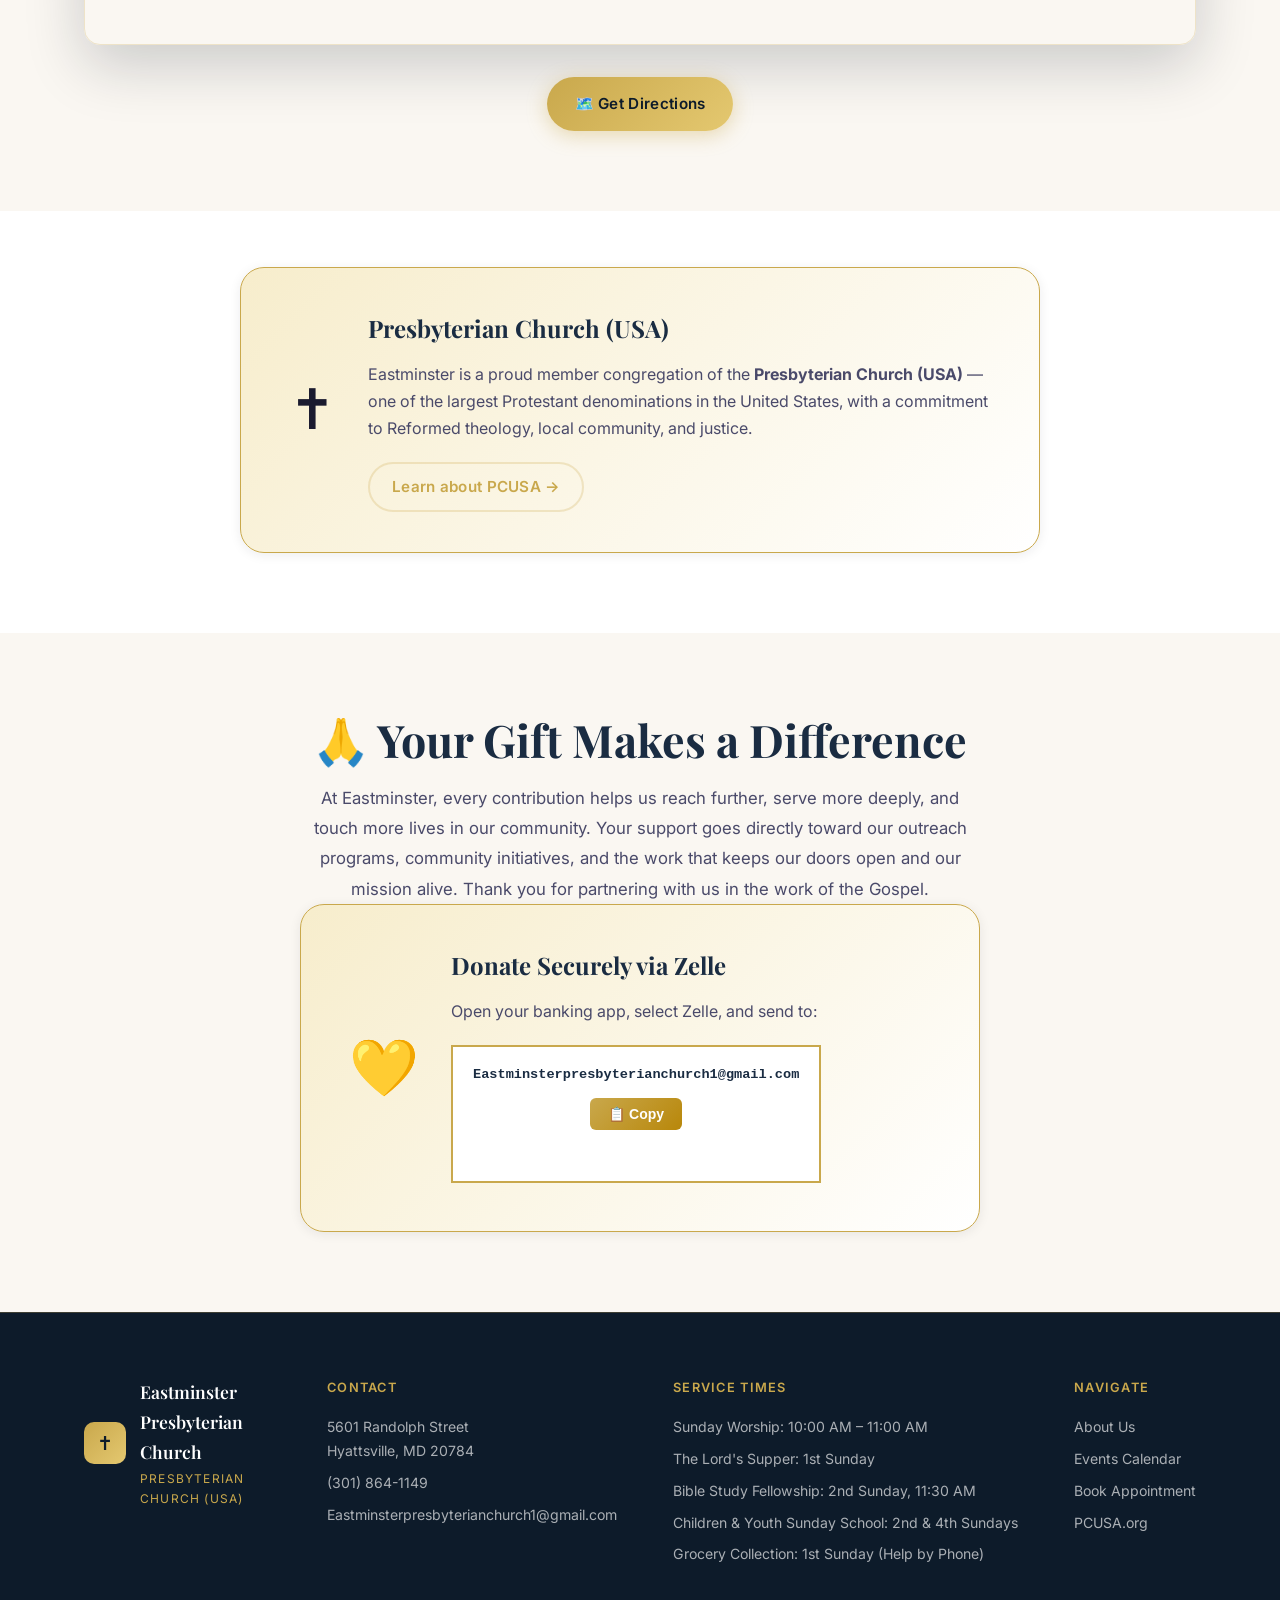
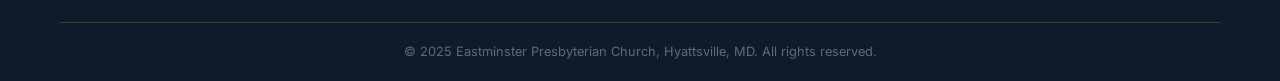
==== commit 050183d6: "Fix: center section-lead paragraph and update pastoral counseling icon" ====
--- a/index.html
+++ b/index.html
@@ -291,7 +291,7 @@
           <div class="appointment-details-section" id="appointment-details">
             <div class="appt-cards-grid">
               <div class="appt-card" id="pastoral-card">
-                <div class="appt-card-icon">🙏</div>
+                <div class="appt-card-icon">🕊️</div>
                 <h4>Pastoral Counseling</h4>
                 <p>Request a private session with our pastor for spiritual guidance, prayer, or personal support. Submit your letter and we will be in touch.</p>
                 <a href="mailto:Eastminsterpresbyterianchurch1@gmail.com?subject=Request%3A%20Pastoral%20Counseling" class="btn btn-outline-sm" id="pastoral-appt-btn">✉️ Request Session</a>
--- a/style.css
+++ b/style.css
@@ -428,6 +428,9 @@
   color: var(--text-mid);
   max-width: 680px;
   line-height: 1.8;
+  text-align: center;
+  margin-left: auto;
+  margin-right: auto;
 }
 
 /* =============================================
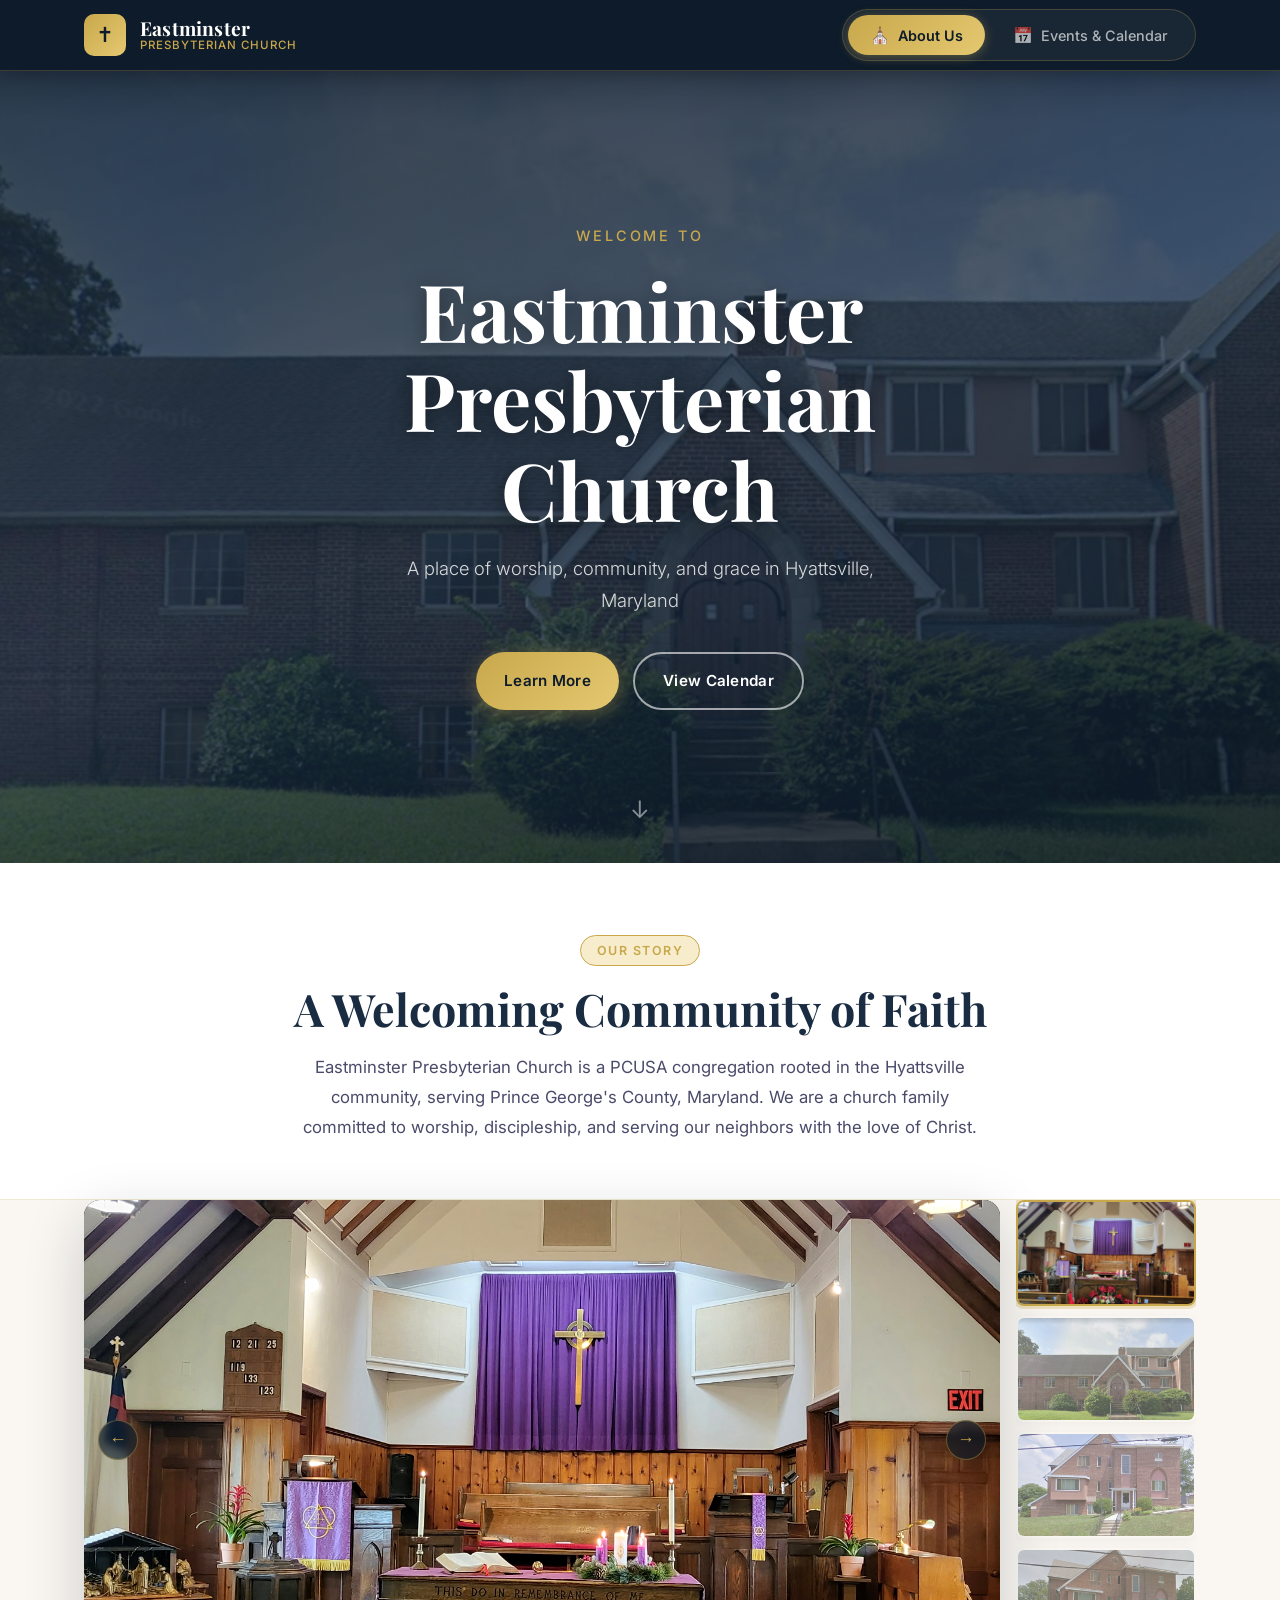
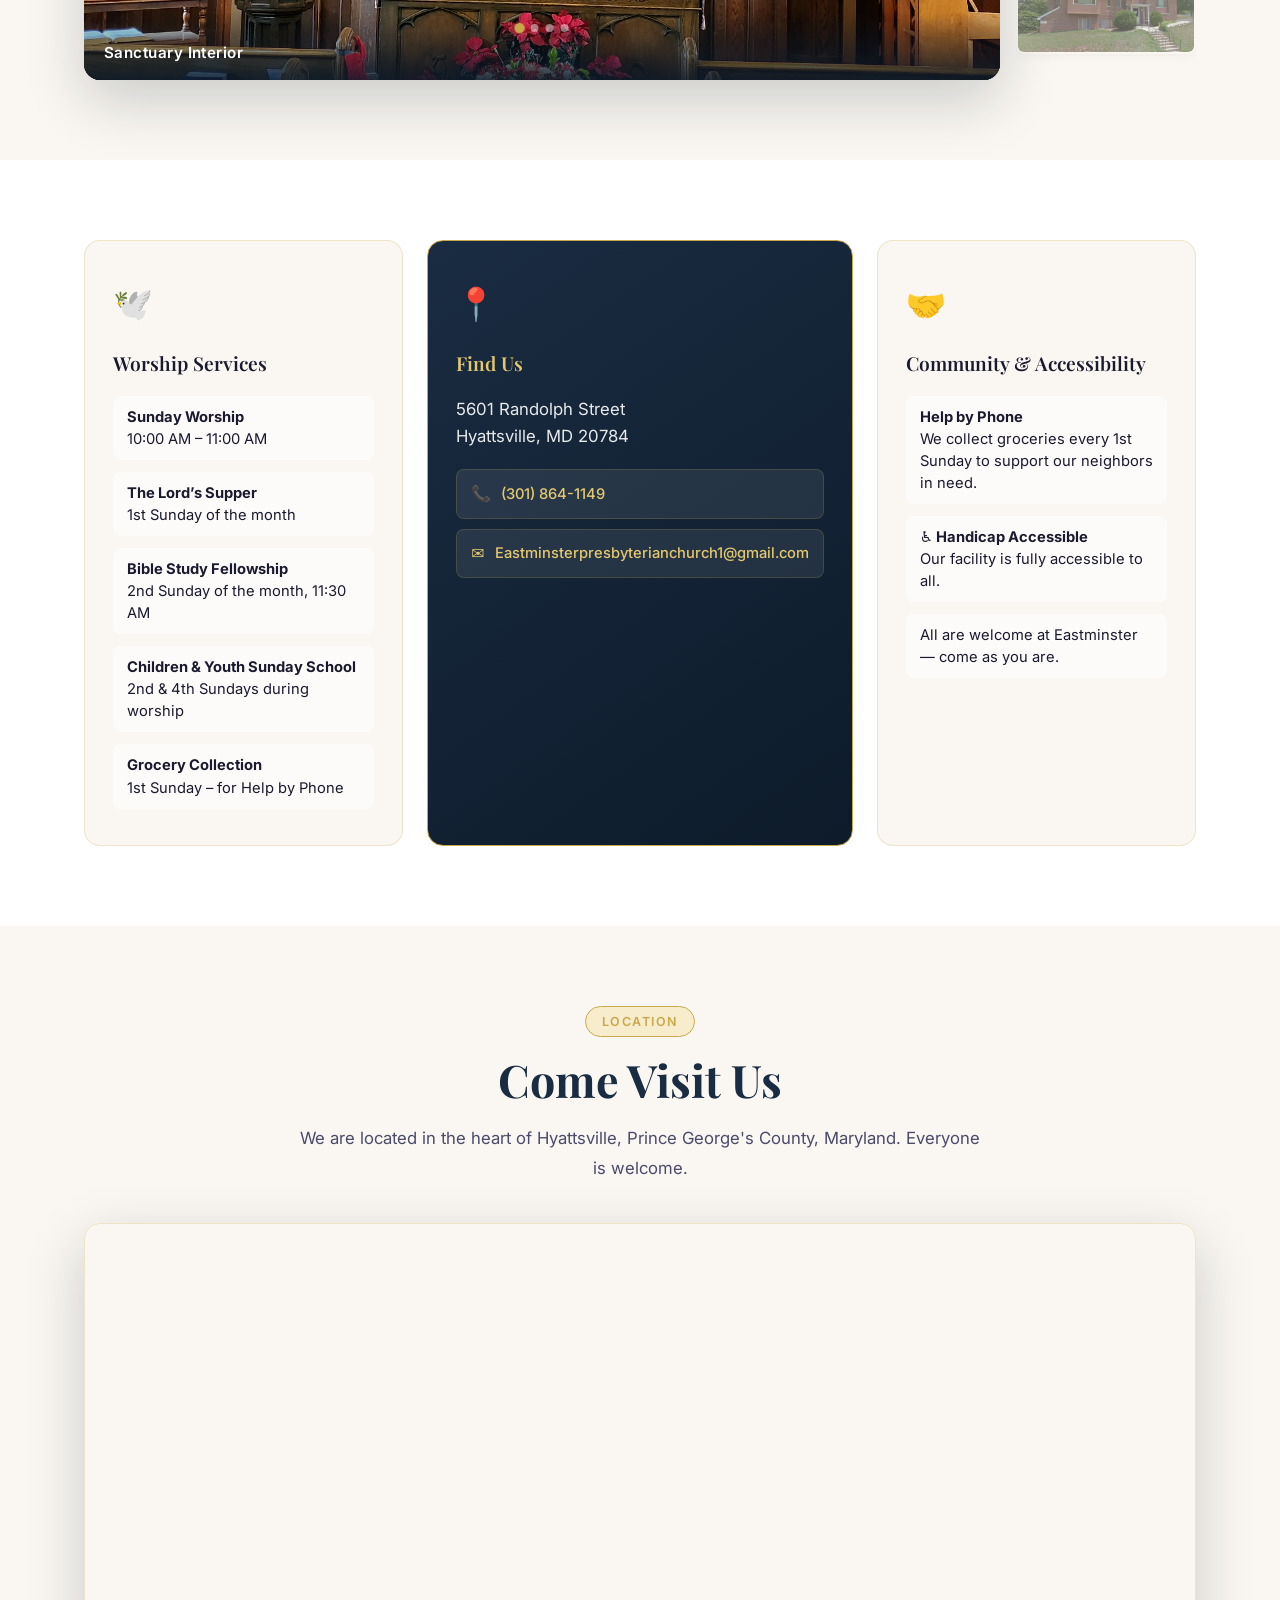
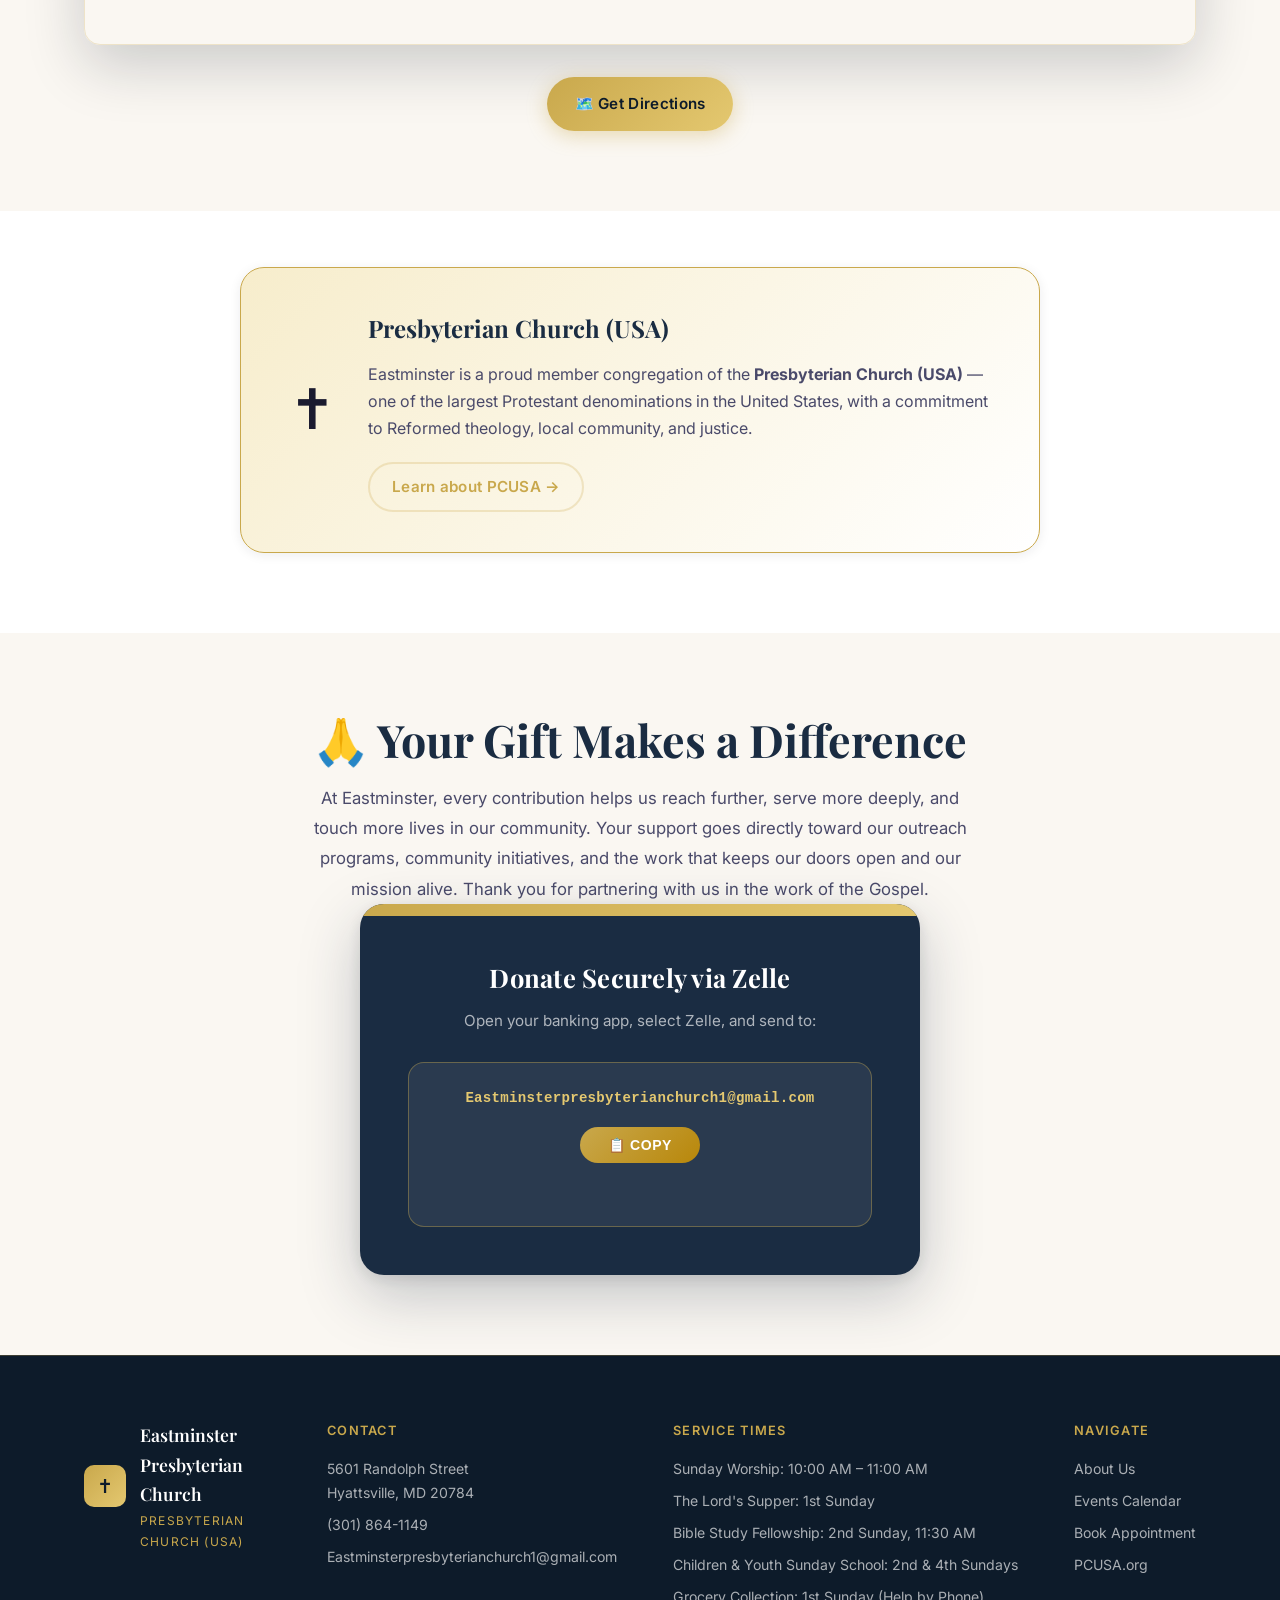
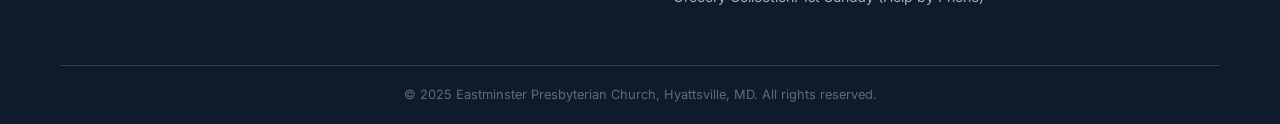
==== commit 2d973baf: "Style: redesign donate card with navy/gold premium look" ====
--- a/index.html
+++ b/index.html
@@ -202,9 +202,9 @@
         <div class="container">
           <h2 class="section-title">🙏 Your Gift Makes a Difference</h2>
           <p class="section-lead">At Eastminster, every contribution helps us reach further, serve more deeply, and touch more lives in our community. Your support goes directly toward our outreach programs, community initiatives, and the work that keeps our doors open and our mission alive. Thank you for partnering with us in the work of the Gospel.</p>
-          <div class="denom-card donate-card">
-            <div class="denom-icon">💛</div>
-            <div class="denom-content">
+          <div class="donate-card">
+            <div class="donate-card-header"></div>
+            <div class="donate-card-body">
               <h3>Donate Securely via Zelle</h3>
               <p>Open your banking app, select Zelle, and send to:</p>
               <div class="donate-zelle-box" id="donate-zelle-home">
@@ -315,9 +315,9 @@
           <div class="donate-section-inline" id="donate-events">
             <h2 class="section-title">🙏 Your Gift Makes a Difference</h2>
             <p class="section-lead">At Eastminster, every contribution helps us reach further, serve more deeply, and touch more lives in our community. Your support goes directly toward our outreach programs, community initiatives, and the work that keeps our doors open and our mission alive. Thank you for partnering with us in the work of the Gospel.</p>
-            <div class="denom-card donate-card">
-              <div class="denom-icon">💛</div>
-              <div class="denom-content">
+            <div class="donate-card">
+              <div class="donate-card-header"></div>
+              <div class="donate-card-body">
                 <h3>Donate Securely via Zelle</h3>
                 <p>Open your banking app, select Zelle, and send to:</p>
                 <div class="donate-zelle-box" id="donate-zelle-events">
--- a/style.css
+++ b/style.css
@@ -714,7 +714,16 @@
   text-align: center;
 }
 
+.donate-section .container {
+  display: flex;
+  flex-direction: column;
+  align-items: center;
+}
+
 .donate-section-inline {
+  display: flex;
+  flex-direction: column;
+  align-items: center;
   text-align: center;
   margin-top: 48px;
   padding-top: 48px;
@@ -723,53 +732,85 @@
 }
 
 .donate-card {
-  max-width: 680px;
-  text-align: left;
+  max-width: 560px;
+  width: 100%;
+  background: var(--navy);
+  border-radius: var(--radius-lg);
+  overflow: hidden;
+  box-shadow: 0 20px 60px rgba(26, 44, 66, 0.25), 0 4px 16px rgba(0,0,0,0.1);
+  text-align: center;
+}
+
+.donate-card-header {
+  background: linear-gradient(135deg, var(--gold), var(--gold-light));
+  padding: 6px 0;
+}
+
+.donate-card-body {
+  padding: 40px 48px;
+}
+
+.donate-card-body h3 {
+  font-family: var(--font-serif);
+  font-size: 1.6rem;
+  color: var(--white);
+  margin-bottom: 10px;
+  letter-spacing: 0.01em;
+}
+
+.donate-card-body > p {
+  color: rgba(255,255,255,0.65);
+  font-size: 0.95rem;
+  margin-bottom: 28px;
+  line-height: 1.6;
 }
 
 .donate-zelle-box {
   display: flex;
   flex-direction: column;
   align-items: center;
-  gap: 12px;
-  background: #fff;
-  border: 2px solid var(--gold);
-  border-radius: var(--radius);
-  padding: 16px 20px;
+  gap: 16px;
+  background: rgba(255,255,255,0.07);
+  border: 1px solid rgba(201,168,76,0.4);
+  border-radius: var(--radius-md);
+  padding: 24px 28px;
   margin-bottom: 8px;
 }
 
 .donate-zelle-email {
   font-family: monospace;
-  font-size: clamp(0.6rem, 2.8vw, 0.85rem);
-  color: var(--navy);
+  font-size: clamp(0.65rem, 2.5vw, 0.88rem);
+  color: var(--gold-light);
   font-weight: 600;
   text-align: center;
   width: 100%;
   overflow-wrap: anywhere;
+  letter-spacing: 0.02em;
 }
 
 .donate-copy-btn {
   background: linear-gradient(135deg, var(--gold), #b8870a);
   color: var(--white);
   border: none;
-  border-radius: 6px;
-  padding: 8px 18px;
+  border-radius: 50px;
+  padding: 10px 28px;
   font-size: 0.875rem;
-  font-weight: 600;
+  font-weight: 700;
+  letter-spacing: 0.04em;
+  text-transform: uppercase;
   cursor: pointer;
   transition: transform 0.15s, box-shadow 0.15s;
   flex-shrink: 0;
 }
 
 .donate-copy-btn:hover {
-  transform: translateY(-1px);
-  box-shadow: 0 4px 14px rgba(184, 135, 10, 0.4);
+  transform: translateY(-2px);
+  box-shadow: 0 6px 20px rgba(184, 135, 10, 0.5);
 }
 
 .donate-copy-msg {
   font-size: 0.85rem;
-  color: #16a34a;
+  color: var(--gold-light);
   font-weight: 600;
   opacity: 0;
   transition: opacity 0.3s;
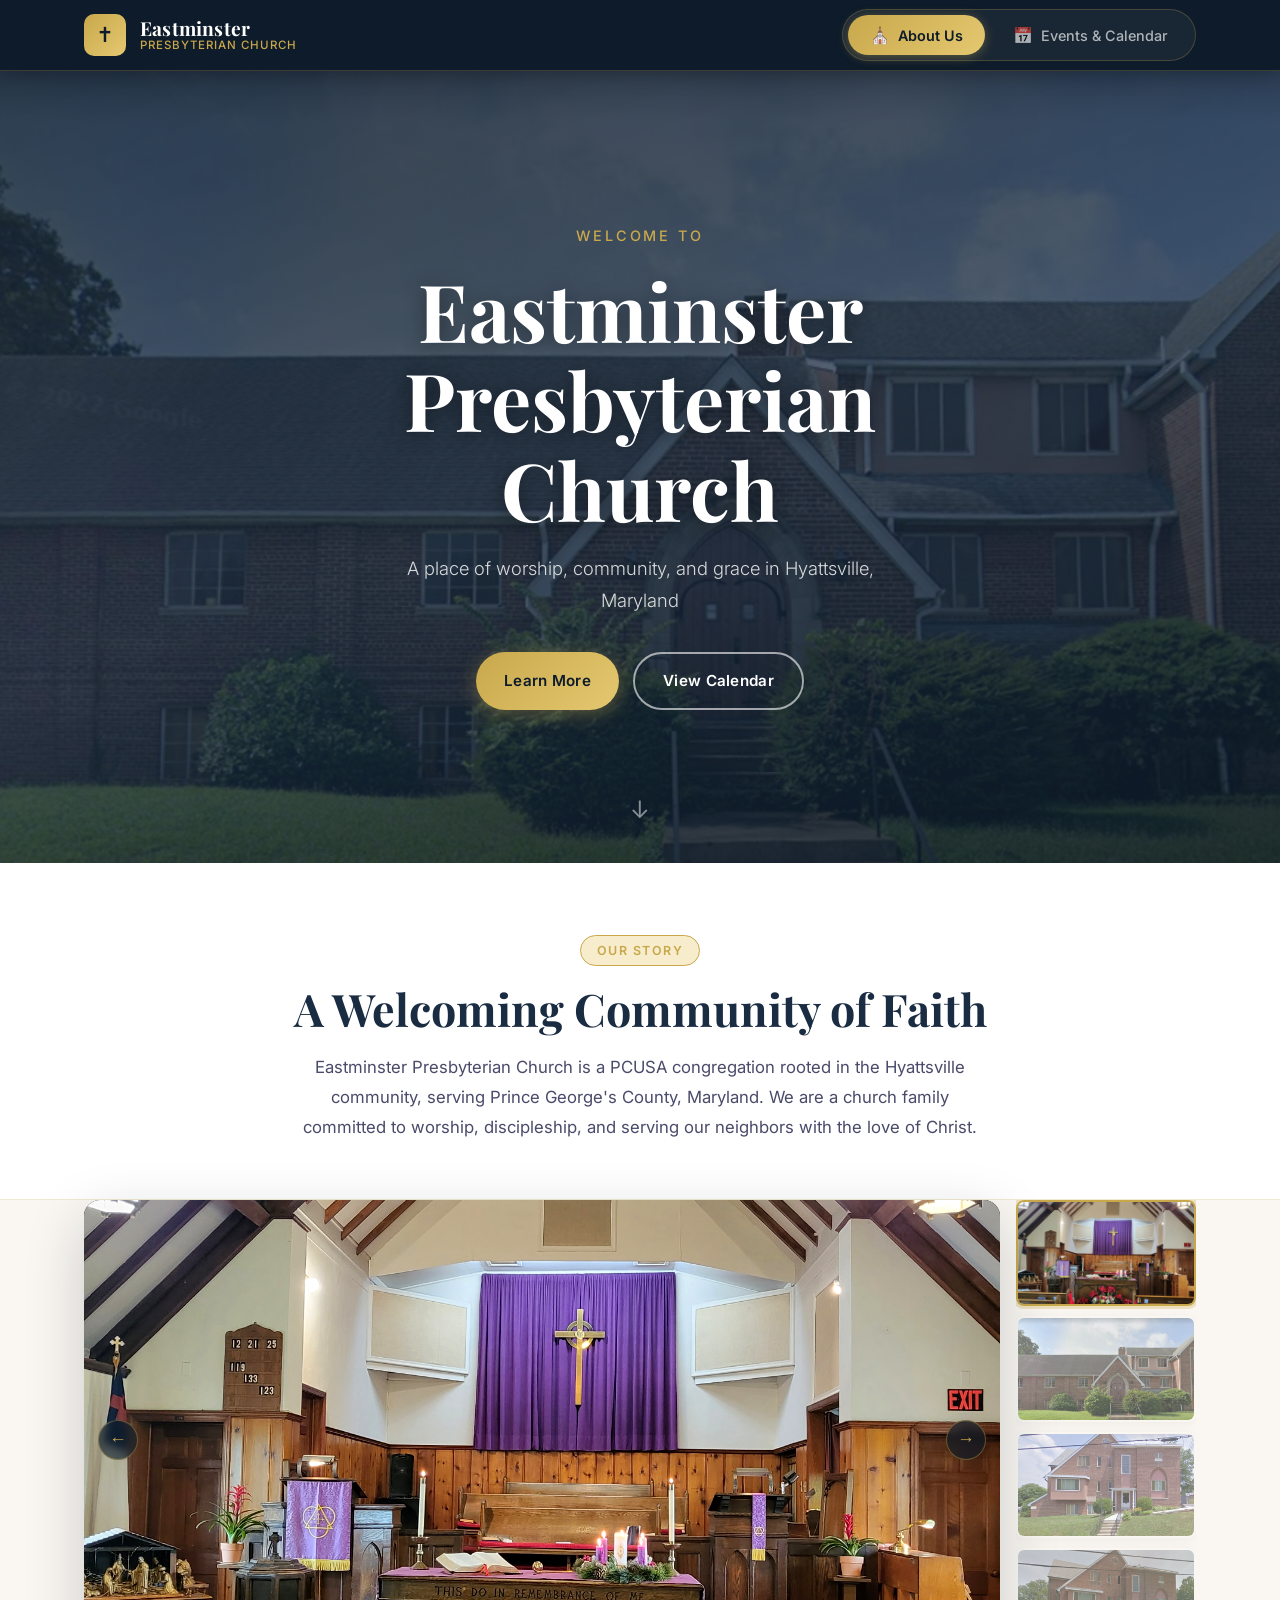
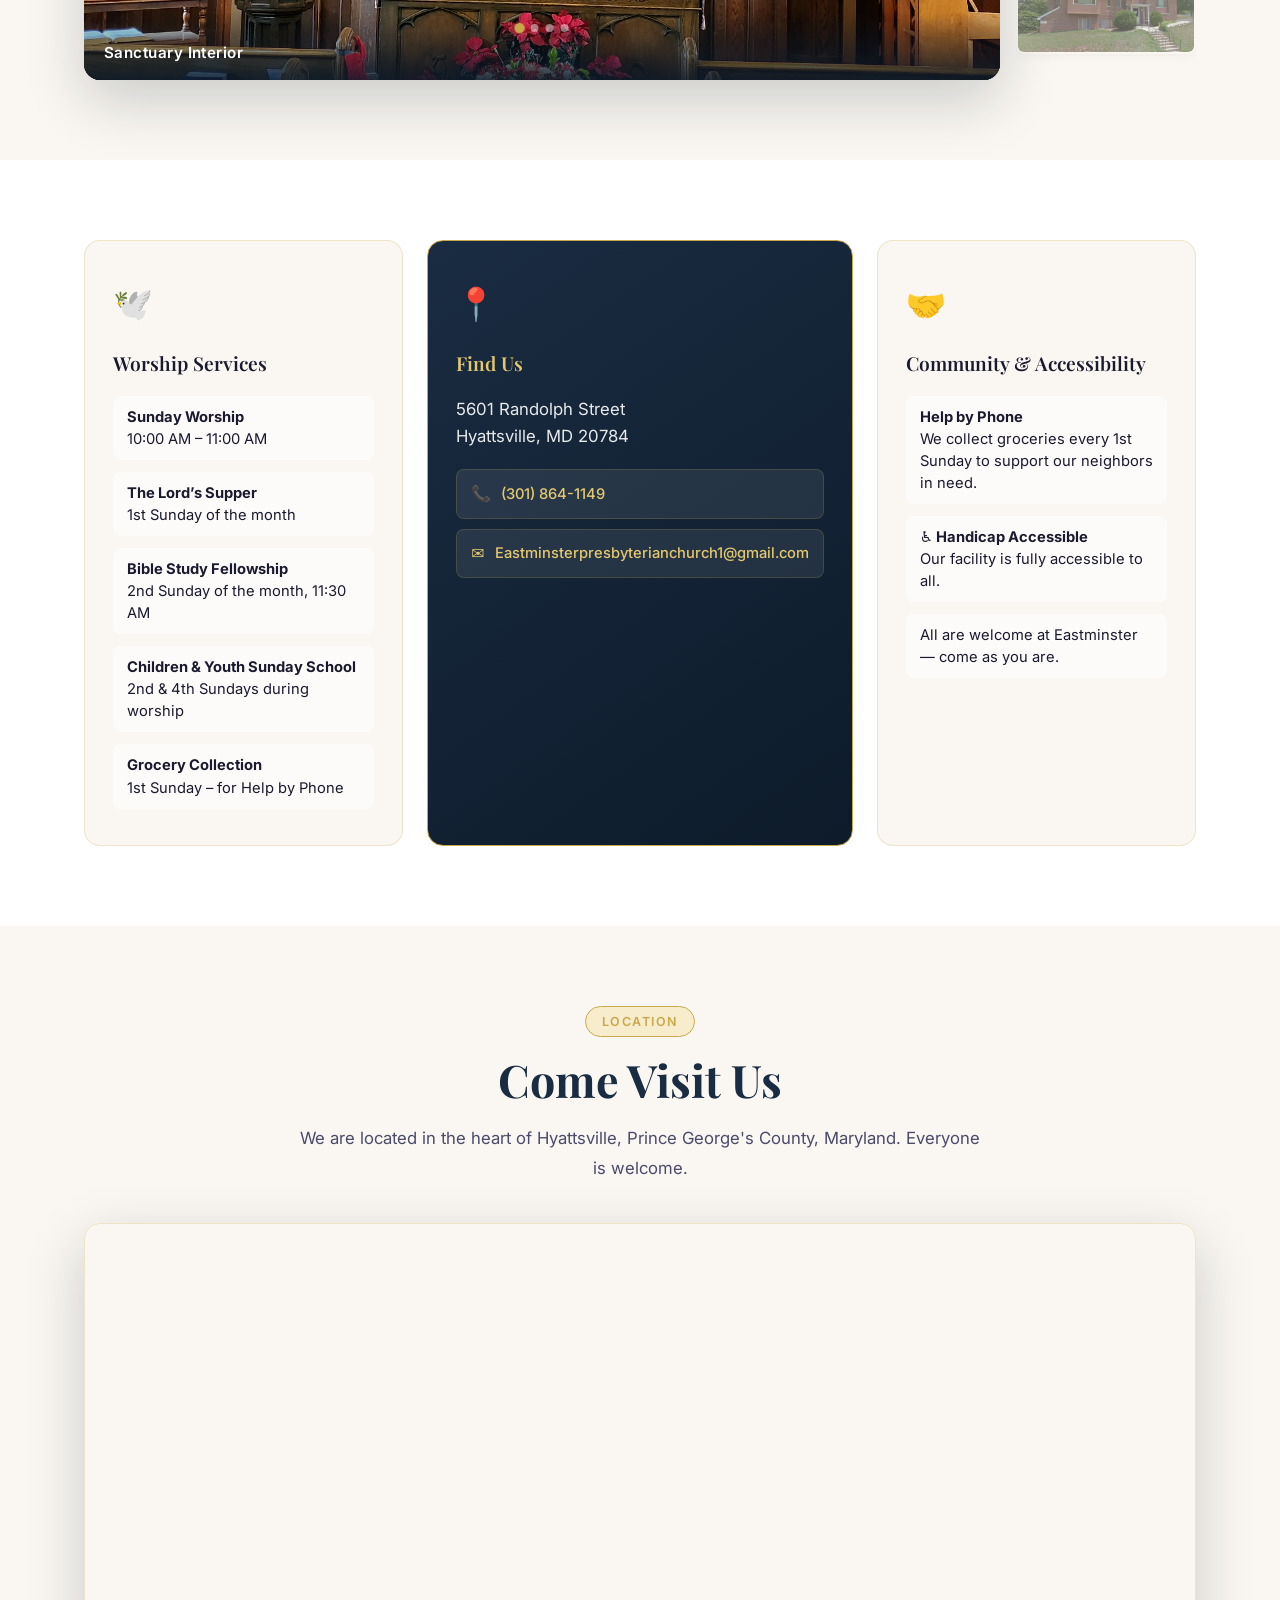
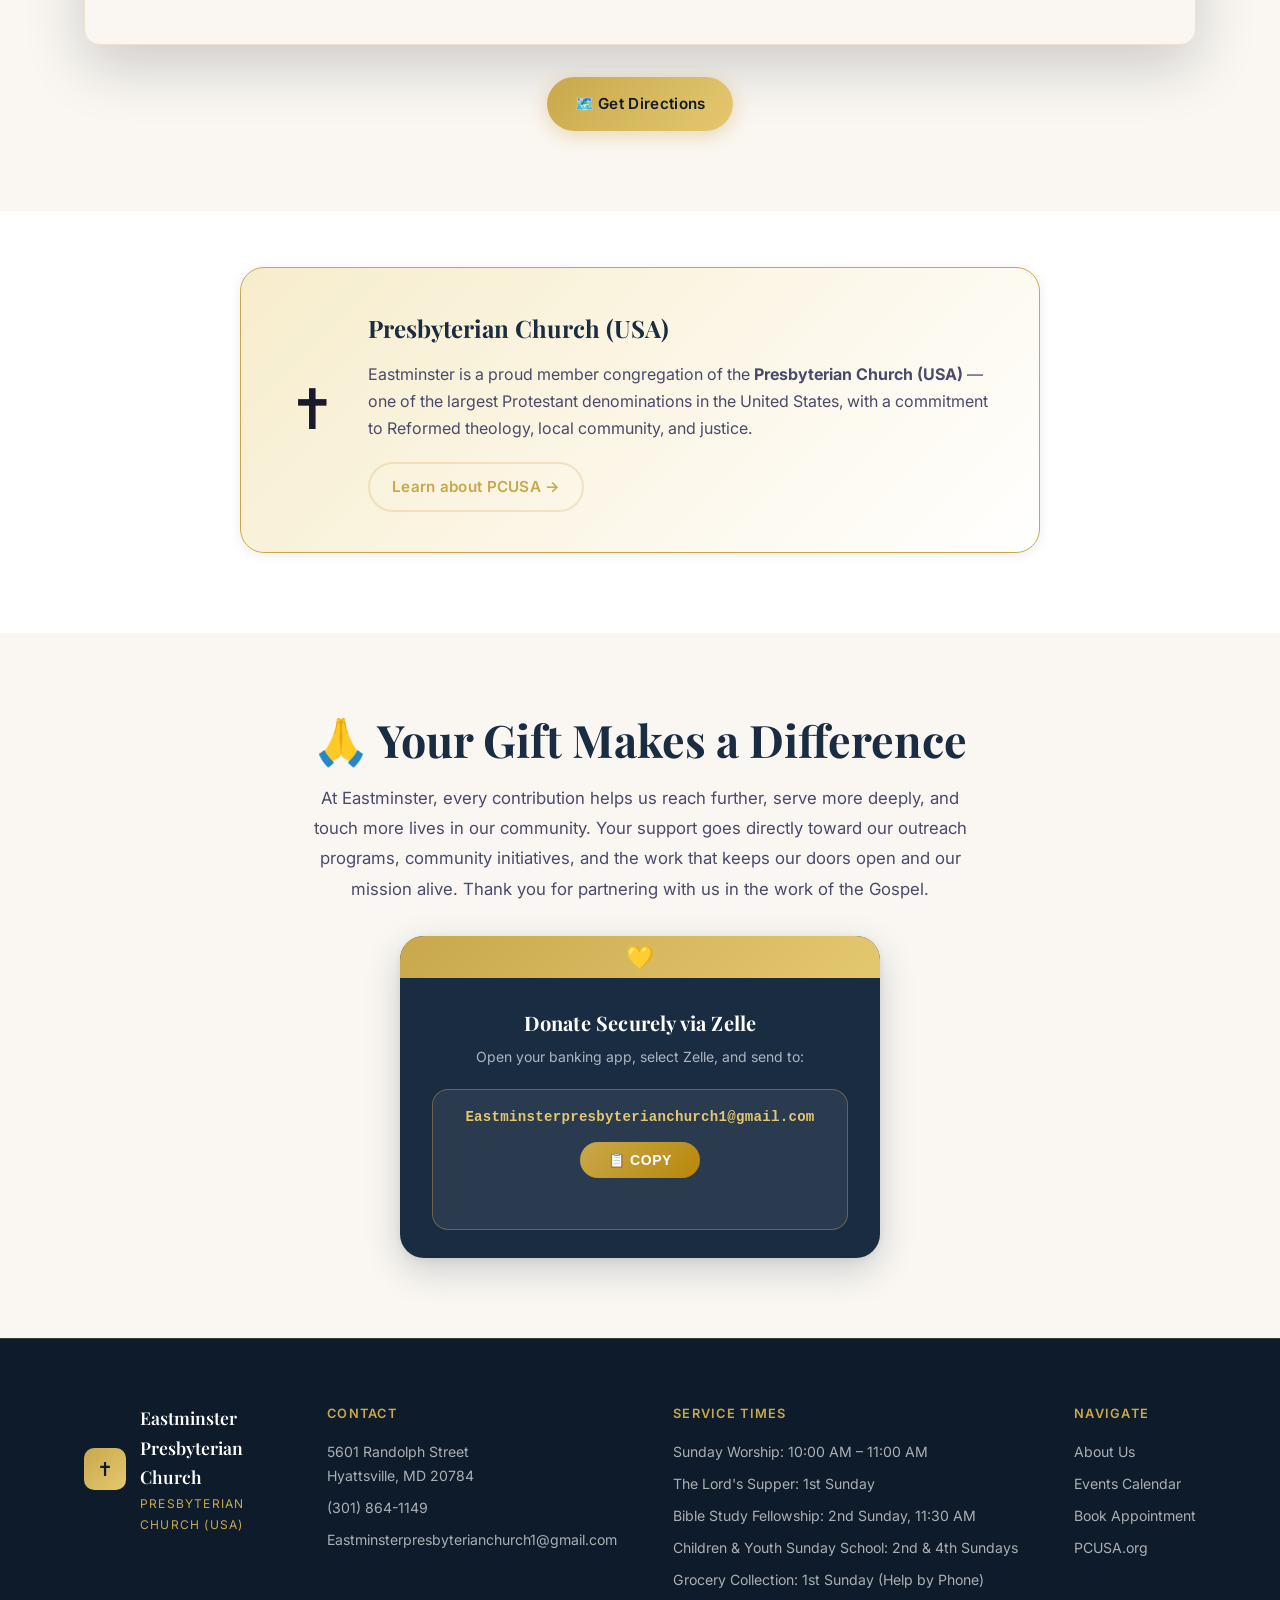
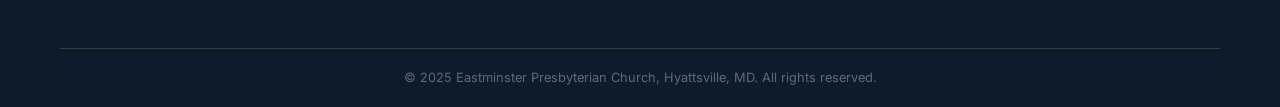
==== commit 7df7a442: "Fix: widen card to prevent email wrapping, restore heart emoji in header" ====
--- a/index.html
+++ b/index.html
@@ -203,7 +203,7 @@
           <h2 class="section-title">🙏 Your Gift Makes a Difference</h2>
           <p class="section-lead">At Eastminster, every contribution helps us reach further, serve more deeply, and touch more lives in our community. Your support goes directly toward our outreach programs, community initiatives, and the work that keeps our doors open and our mission alive. Thank you for partnering with us in the work of the Gospel.</p>
           <div class="donate-card">
-            <div class="donate-card-header"></div>
+            <div class="donate-card-header">💛</div>
             <div class="donate-card-body">
               <h3>Donate Securely via Zelle</h3>
               <p>Open your banking app, select Zelle, and send to:</p>
@@ -316,7 +316,7 @@
             <h2 class="section-title">🙏 Your Gift Makes a Difference</h2>
             <p class="section-lead">At Eastminster, every contribution helps us reach further, serve more deeply, and touch more lives in our community. Your support goes directly toward our outreach programs, community initiatives, and the work that keeps our doors open and our mission alive. Thank you for partnering with us in the work of the Gospel.</p>
             <div class="donate-card">
-              <div class="donate-card-header"></div>
+              <div class="donate-card-header">💛</div>
               <div class="donate-card-body">
                 <h3>Donate Securely via Zelle</h3>
                 <p>Open your banking app, select Zelle, and send to:</p>
--- a/style.css
+++ b/style.css
@@ -732,36 +732,40 @@
 }
 
 .donate-card {
-  max-width: 560px;
+  max-width: 480px;
   width: 100%;
   background: var(--navy);
   border-radius: var(--radius-lg);
   overflow: hidden;
-  box-shadow: 0 20px 60px rgba(26, 44, 66, 0.25), 0 4px 16px rgba(0,0,0,0.1);
+  box-shadow: 0 12px 36px rgba(26, 44, 66, 0.2), 0 2px 8px rgba(0,0,0,0.08);
   text-align: center;
+  margin-top: 32px;
 }
 
 .donate-card-header {
   background: linear-gradient(135deg, var(--gold), var(--gold-light));
-  padding: 6px 0;
+  padding: 10px 0;
+  font-size: 1.4rem;
+  text-align: center;
+  line-height: 1;
 }
 
 .donate-card-body {
-  padding: 40px 48px;
+  padding: 28px 32px;
 }
 
 .donate-card-body h3 {
   font-family: var(--font-serif);
-  font-size: 1.6rem;
+  font-size: 1.25rem;
   color: var(--white);
-  margin-bottom: 10px;
+  margin-bottom: 6px;
   letter-spacing: 0.01em;
 }
 
 .donate-card-body > p {
   color: rgba(255,255,255,0.65);
-  font-size: 0.95rem;
-  margin-bottom: 28px;
+  font-size: 0.875rem;
+  margin-bottom: 20px;
   line-height: 1.6;
 }
 
@@ -769,12 +773,12 @@
   display: flex;
   flex-direction: column;
   align-items: center;
-  gap: 16px;
+  gap: 12px;
   background: rgba(255,255,255,0.07);
   border: 1px solid rgba(201,168,76,0.4);
   border-radius: var(--radius-md);
-  padding: 24px 28px;
-  margin-bottom: 8px;
+  padding: 16px 20px;
+  margin-bottom: 0;
 }
 
 .donate-zelle-email {
